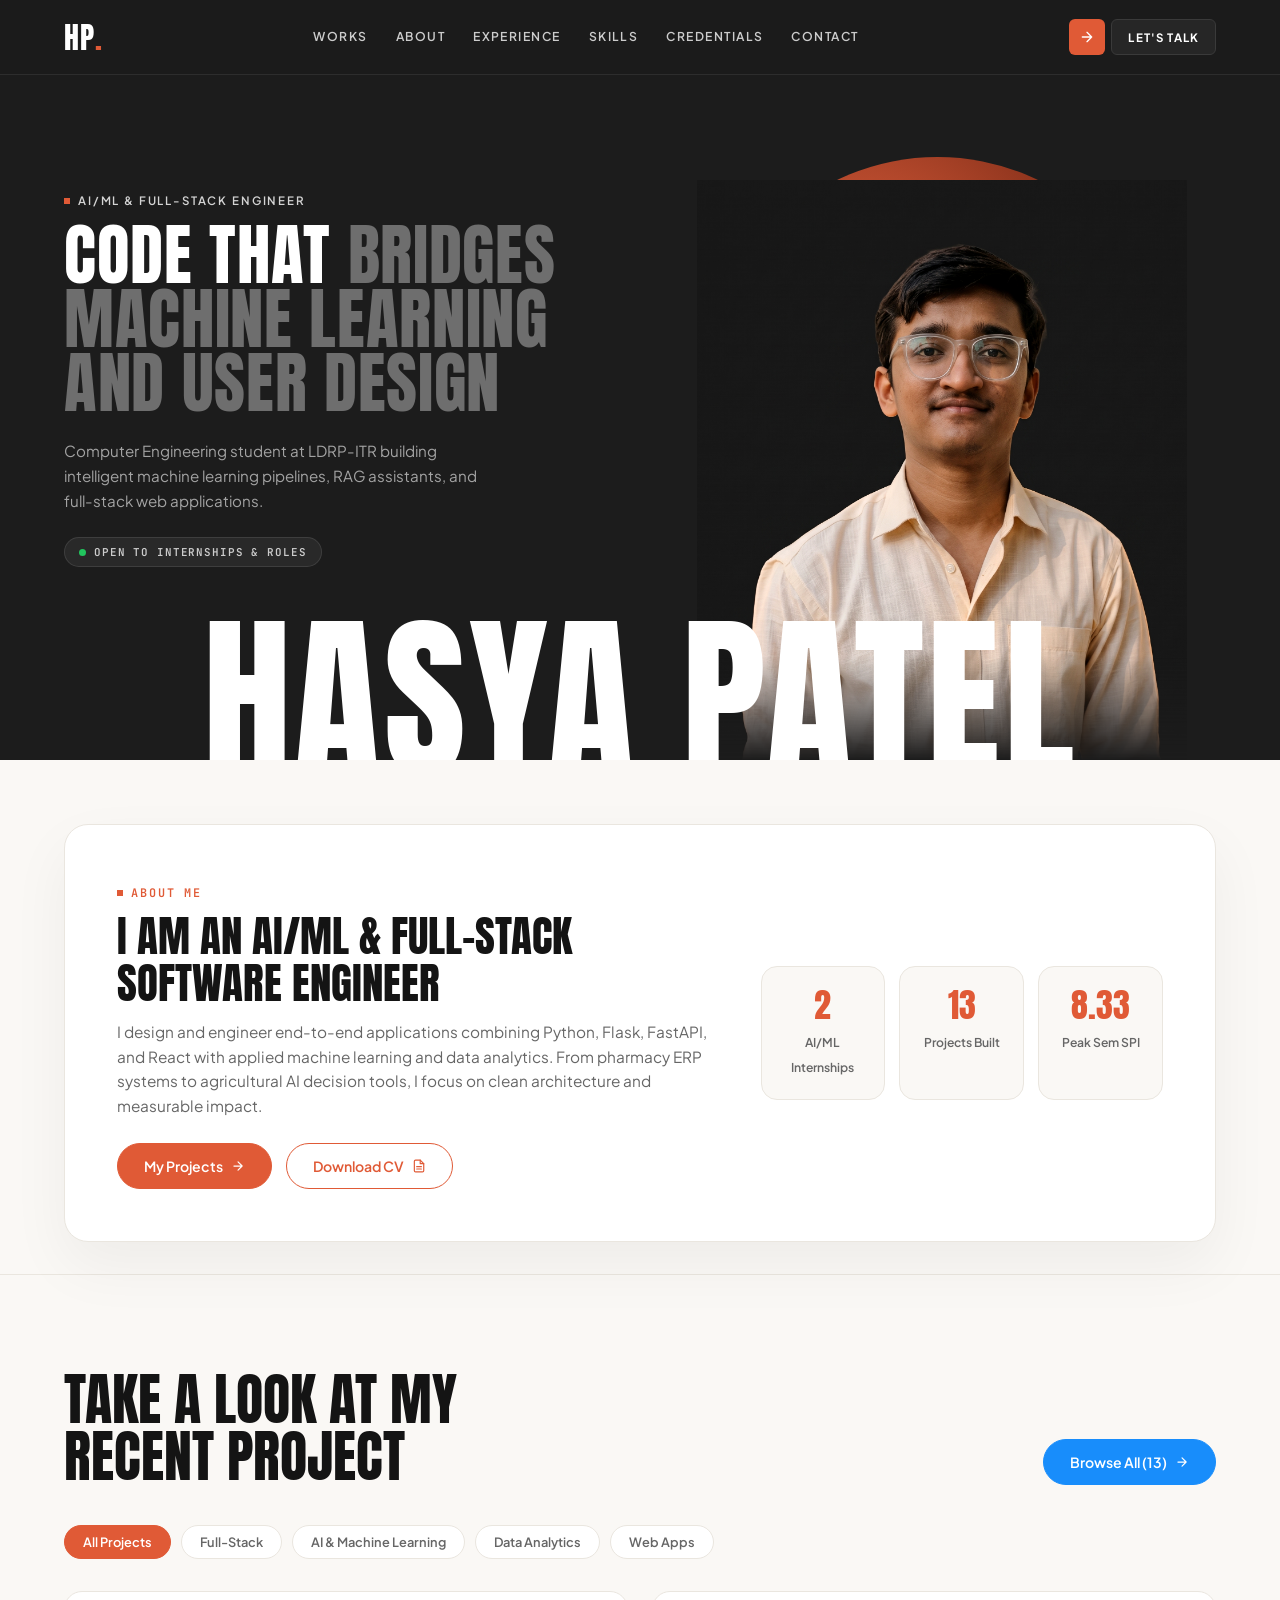
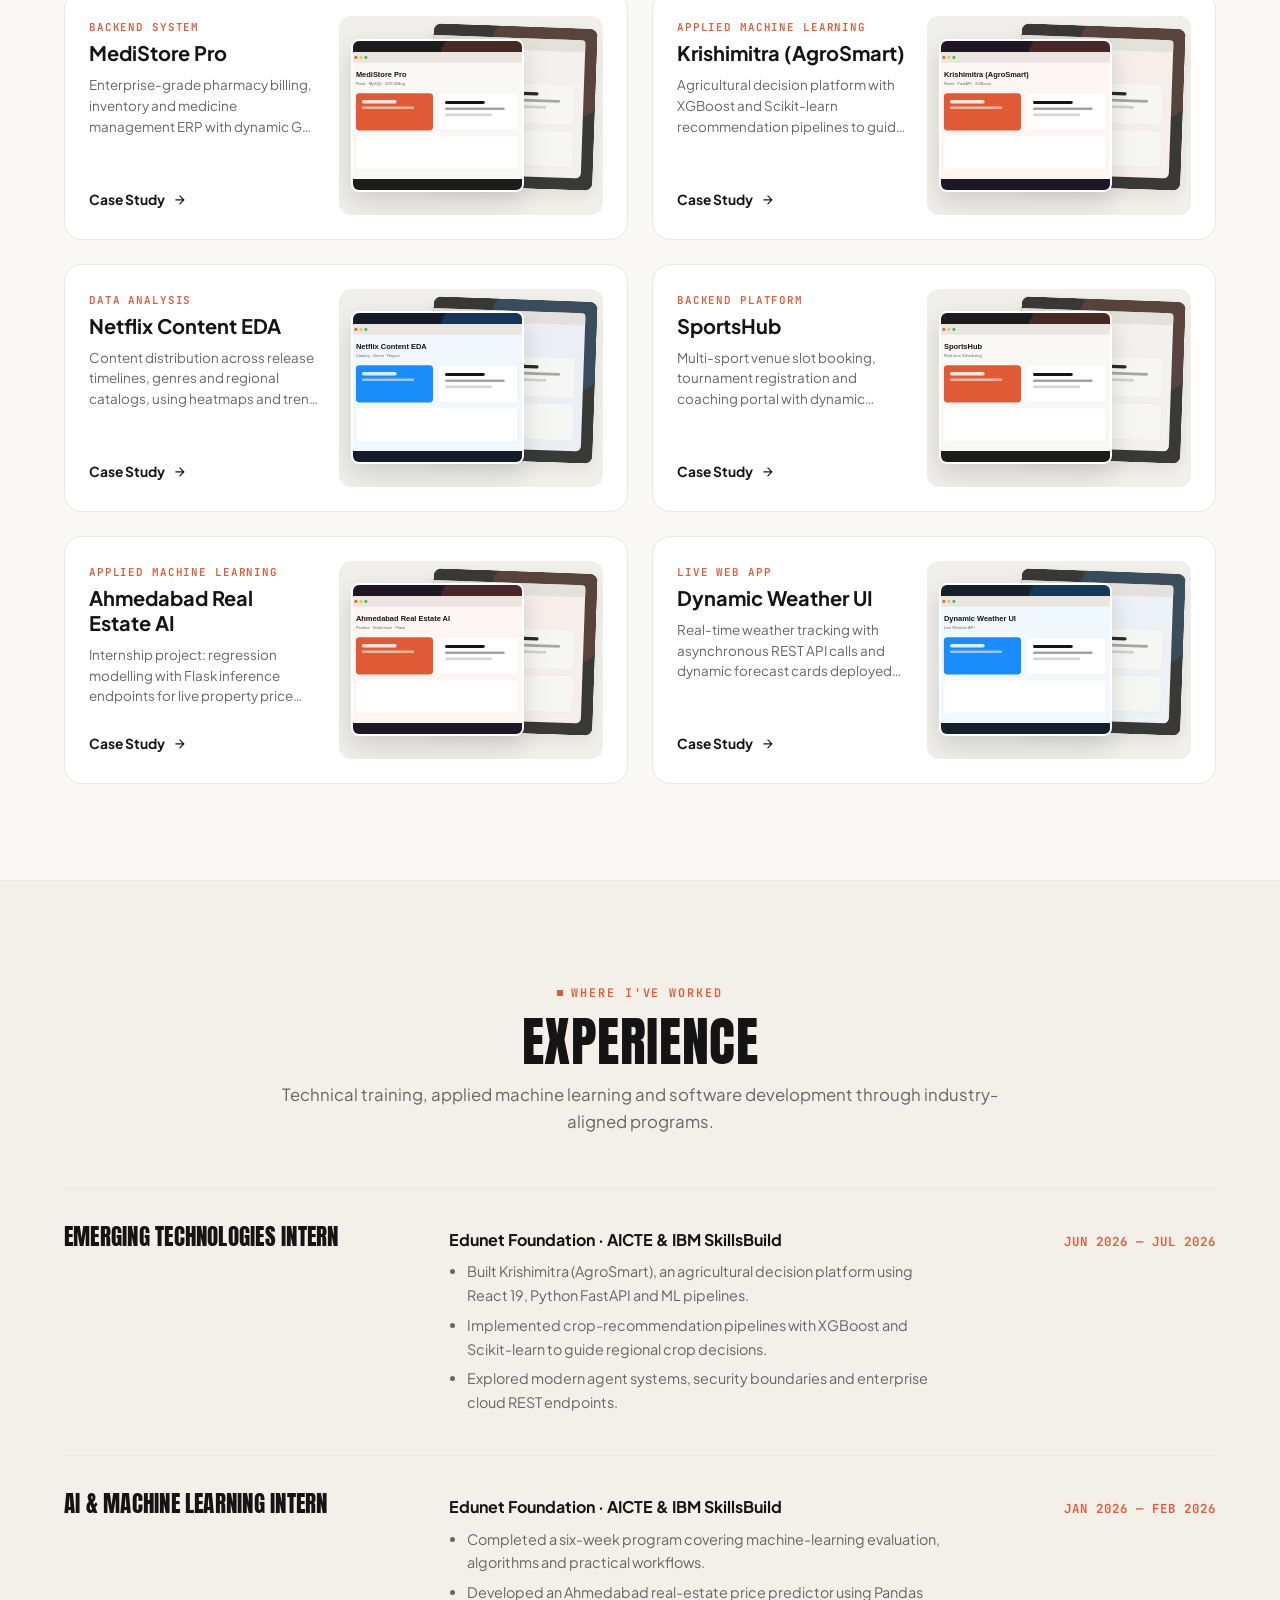
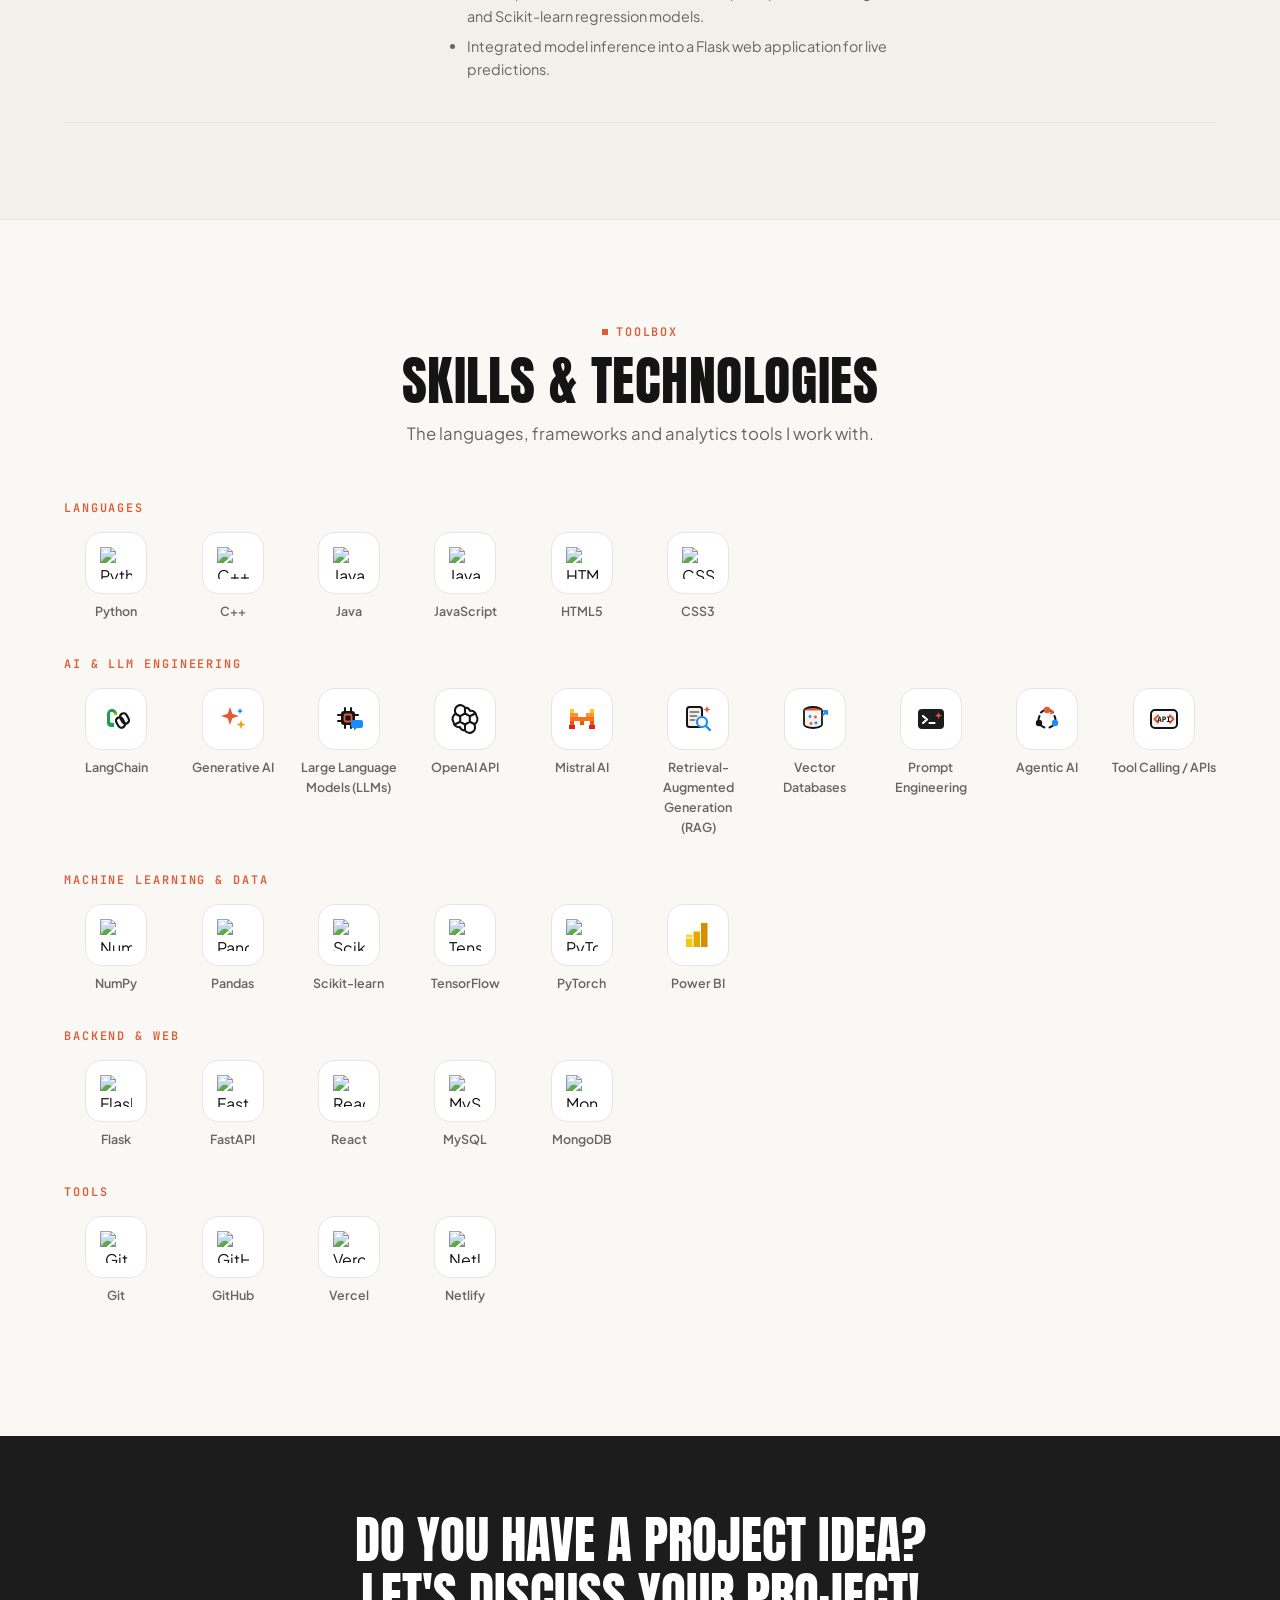
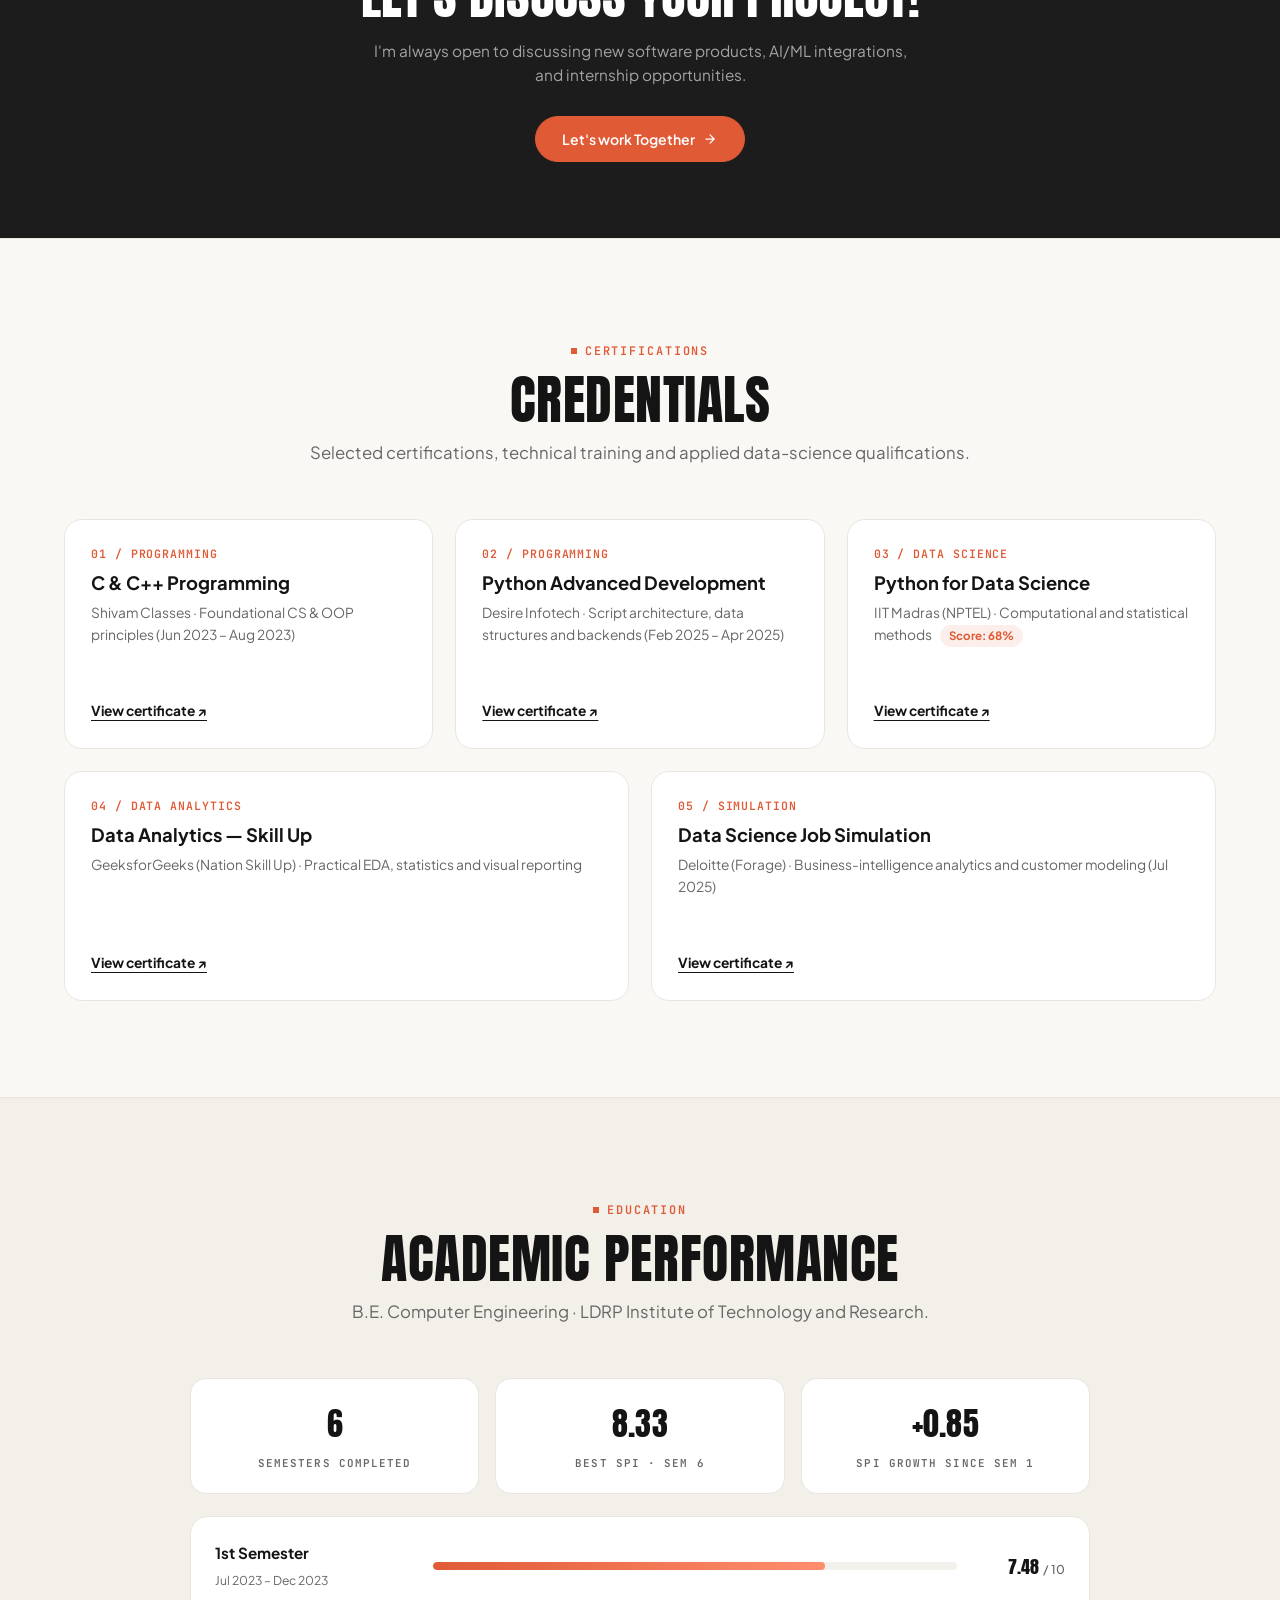
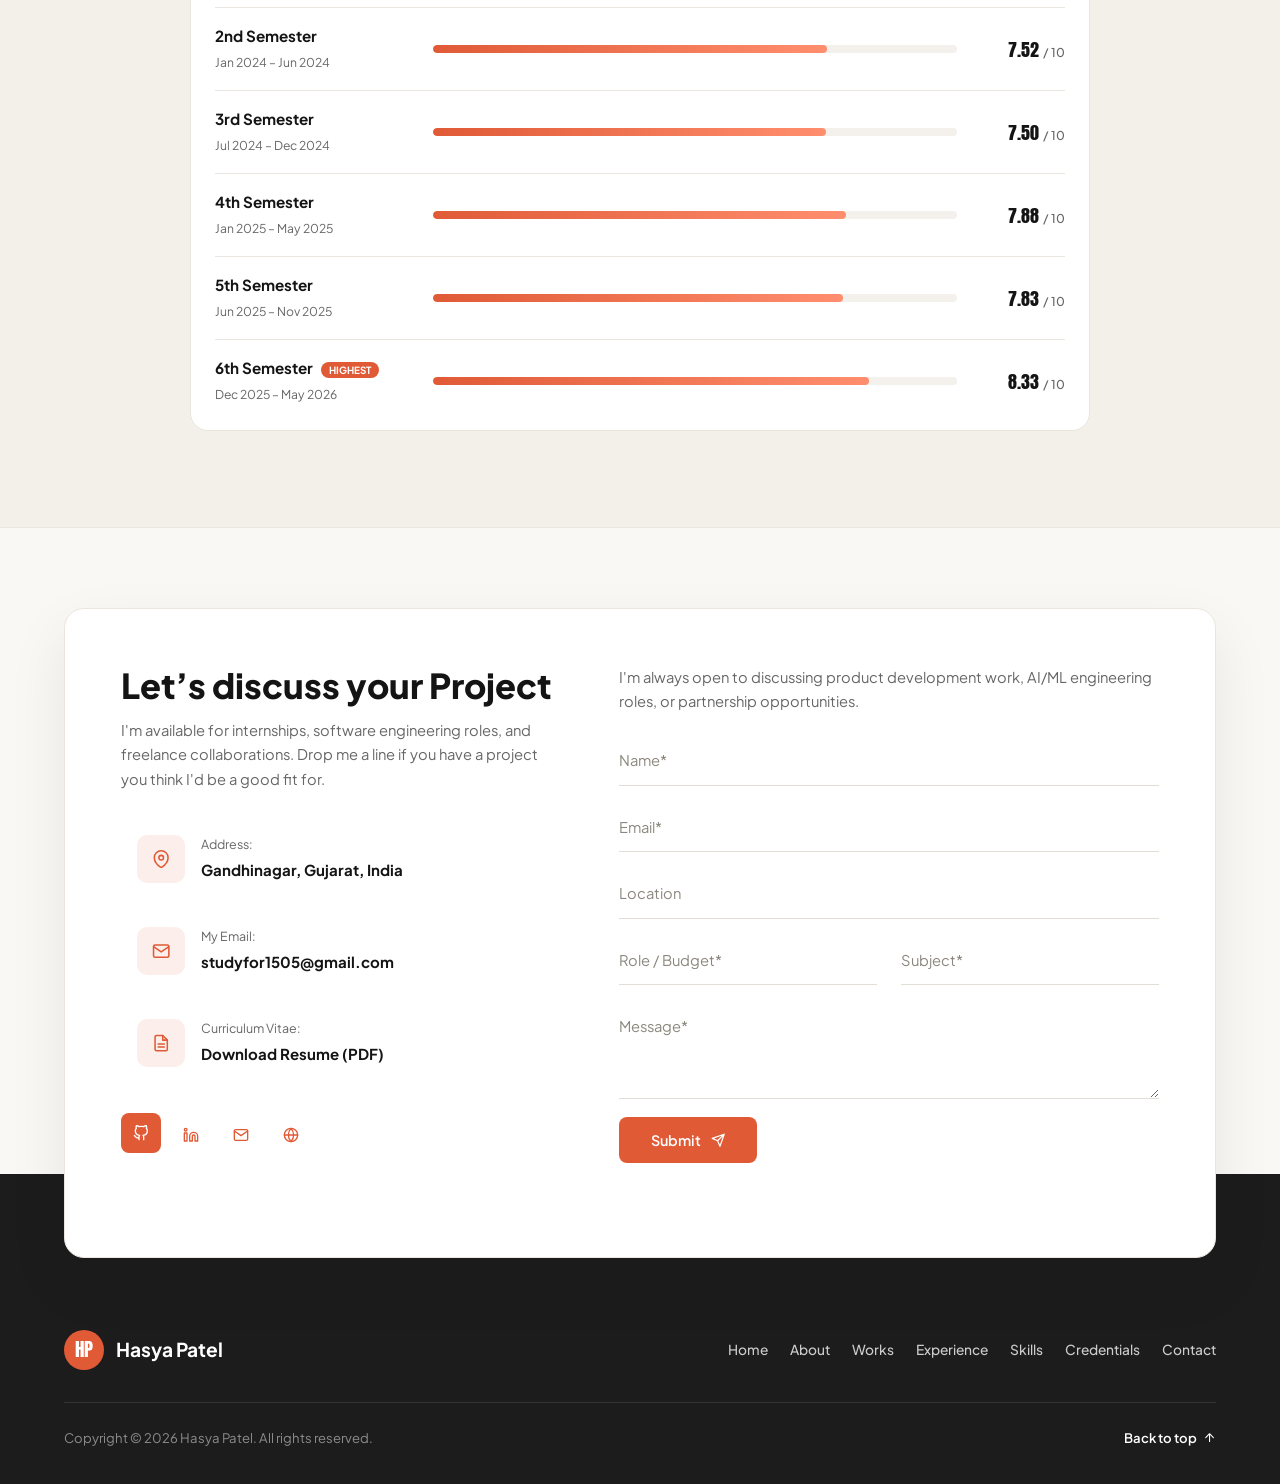
==== index.html @ ee8f7585 "Refactor hero portrait styles and mobile layout Updated styles for hero portrait and name watermark." ====
<!DOCTYPE html>
<html lang="en">
<head>
<meta charset="UTF-8">
<meta name="viewport" content="width=device-width, initial-scale=1.0, viewport-fit=cover">
<title>Hasya Patel | AI/ML &amp; Full-Stack Engineer</title>
<meta name="description" content="Hasya Patel — Computer Engineering student and AI/ML & full-stack engineer building intelligent digital products. Open to internships and entry-level roles.">
<meta name="theme-color" content="#ffffff" id="metaThemeColor">
<link rel="canonical" href="https://hasyapatel15githubio.vercel.app/">

<!-- Open Graph / WhatsApp / LinkedIn Preview -->
<meta property="og:type" content="website">
<meta property="og:site_name" content="Hasya Patel Portfolio">
<meta property="og:locale" content="en_US">
<meta property="og:url" content="https://hasyapatel15githubio.vercel.app/">
<meta property="og:title" content="Hasya Patel | AI/ML &amp; Full-Stack Engineer">
<meta property="og:description" content="Portfolio of Hasya Patel — Computer Engineering student specializing in Machine Learning, Data Science, Generative AI (RAG/LangChain), and Full-Stack Development.">
<meta property="og:image" content="https://hasyapatel15githubio.vercel.app/Glossy%20Orange%20H-A%20Monogram%20Badge.png">
<meta property="og:image:width" content="1024">
<meta property="og:image:height" content="1024">
<meta property="og:image:alt" content="Hasya Patel — AI/ML and Full-Stack Engineer Portfolio">

<!-- Twitter / X Card -->
<meta name="twitter:card" content="summary_large_image">
<meta name="twitter:url" content="https://hasyapatel15githubio.vercel.app/">
<meta name="twitter:title" content="Hasya Patel | AI/ML &amp; Full-Stack Engineer">
<meta name="twitter:description" content="Portfolio of Hasya Patel — Computer Engineering student specializing in Machine Learning, Data Science, Generative AI (RAG/LangChain), and Full-Stack Development.">
<meta name="twitter:image" content="https://hasyapatel15githubio.vercel.app/Glossy%20Orange%20H-A%20Monogram%20Badge.png">

<!-- Favicon (Pointing directly to your existing PNG badge) -->
<link rel="icon" type="image/png" sizes="32x32" href="./Glossy%20Orange%20H-A%20Monogram%20Badge.png?v=4">
<link rel="shortcut icon" type="image/png" href="./Glossy%20Orange%20H-A%20Monogram%20Badge.png?v=4">
<link rel="apple-touch-icon" href="./Glossy%20Orange%20H-A%20Monogram%20Badge.png?v=4">
<script>
document.documentElement.className = 'js';
</script>

<link rel="preconnect" href="https://fonts.googleapis.com">
<link rel="preconnect" href="https://fonts.gstatic.com" crossorigin>
<link href="https://fonts.googleapis.com/css2?family=Anton&family=Plus+Jakarta+Sans:wght@400;500;600;700;800&family=JetBrains+Mono:wght@500;600&display=swap" rel="stylesheet">

<script type="application/ld+json">
{
  "@context": "https://schema.org",
  "@type": "Person",
  "name": "Hasya Patel",
  "jobTitle": "AI/ML & Full-Stack Engineer",
  "email": "mailto:studyfor1505@gmail.com",
  "address": { "@type": "PostalAddress", "addressLocality": "Gandhinagar", "addressRegion": "Gujarat", "addressCountry": "IN" },
  "sameAs": ["https://github.com/Hasya1505", "https://www.linkedin.com/in/hasya-patel-667b5629b/"]
}
</script>

<style>
/* =========================================================
   HYBRID EDITORIAL DESIGN TOKENS
========================================================= */
:root {
  --bg-dark-hero: #1C1C1C;
  --bg-light-canvas: #FAF8F5;
  --bg-light-alt: #F3EFE9;
  --bg-card-surface: #FFFFFF;

  --accent-primary: #E05A36;
  --accent-primary-hover: #C94A28;
  --accent-primary-soft: rgba(224, 90, 54, 0.1);
  --accent-secondary: #188DFB;
  --accent-secondary-hover: #0F76D9;

  --text-primary-dark: #141414;
  --text-muted-light: #666666;
  --text-subtle: #888888;
  --text-on-dark-bright: #FFFFFF;
  --text-on-dark-muted: #6E6E6E;

  --border-subtle: #EAE6DF;
  --border-input: #E2DDD5;
  --chip-bg: #F4F1EC;

  --radius-card: 18px;
  --radius-pill: 9999px;

  --font-display: 'Anton', Impact, sans-serif;
  --font-sans: 'Plus Jakarta Sans', system-ui, -apple-system, sans-serif;
  --font-mono: 'JetBrains Mono', ui-monospace, monospace;
  --ease: cubic-bezier(0.22, 1, 0.36, 1);
}

*, *::before, *::after { margin: 0; padding: 0; box-sizing: border-box; }
html { scroll-behavior: smooth; overflow-x: hidden; }
body {
  background: var(--bg-light-canvas);
  color: var(--text-primary-dark);
  font-family: var(--font-sans);
  line-height: 1.6;
  overflow-x: hidden;
  -webkit-font-smoothing: antialiased;
}
img { max-width: 100%; display: block; }
a { color: inherit; }
:focus-visible { outline: 2px solid var(--accent-primary); outline-offset: 3px; border-radius: 6px; }
.sr-only { position: absolute; width: 1px; height: 1px; overflow: hidden; clip: rect(0 0 0 0); white-space: nowrap; }
.skip-link {
  position: fixed; top: -60px; left: 16px; z-index: 3000;
  background: var(--accent-primary); color: #FFFFFF;
  padding: 10px 16px; border-radius: 10px; font-weight: 700; text-decoration: none;
  transition: top .2s;
}
.skip-link:focus { top: 12px; }
.container { width: 100%; max-width: 1200px; margin: 0 auto; padding: 0 24px; }
.ic { width: 1em; height: 1em; fill: none; stroke: currentColor; stroke-width: 2; stroke-linecap: round; stroke-linejoin: round; flex-shrink: 0; }

/* Consistent Section Headers */
.section-head { text-align: center; max-width: 720px; margin: 0 auto 52px; }
.section-head h2 {
  font-family: var(--font-display);
  font-size: clamp(2.2rem, 5vw, 3.4rem);
  font-weight: 400;
  letter-spacing: 0.01em;
  text-transform: uppercase;
  line-height: 1.05;
  color: var(--text-primary-dark);
  margin-bottom: 12px;
}
.section-head p { color: var(--text-muted-light); font-size: clamp(.95rem, 1.6vw, 1.05rem); }
.eyebrow {
  display: inline-flex; align-items: center; gap: 8px;
  font: 600 .74rem var(--font-mono); letter-spacing: .16em;
  text-transform: uppercase; color: var(--accent-primary); margin-bottom: 12px;
}
.eyebrow::before {
  content: ''; width: 6px; height: 6px; background: var(--accent-primary); display: inline-block;
}
section.content-sec { padding: 96px 0; border-top: 1px solid var(--border-subtle); background: var(--bg-light-canvas); }
section.content-sec.alt { background: var(--bg-light-alt); }

/* Buttons */
.btn {
  display: inline-flex; align-items: center; justify-content: center; gap: 8px;
  padding: 13px 26px; border-radius: var(--radius-pill);
  font: 600 .88rem var(--font-sans); text-decoration: none; cursor: pointer;
  border: 1.5px solid transparent;
  transition: transform .25s var(--ease), background .25s, color .25s, border-color .25s, box-shadow .25s;
  touch-action: manipulation;
}
.btn-primary { background: var(--accent-primary); color: #FFFFFF; border-color: var(--accent-primary); }
.btn-primary:hover {
  background: var(--accent-primary-hover); border-color: var(--accent-primary-hover);
  transform: translateY(-2px); box-shadow: 0 12px 26px rgba(224, 90, 54, 0.25);
}
.btn-outline-accent { background: transparent; color: var(--accent-primary); border-color: var(--accent-primary); }
.btn-outline-accent:hover { background: var(--accent-primary); color: #FFFFFF; transform: translateY(-2px); }
.btn-cobalt { background: var(--accent-secondary); color: #FFFFFF; border-color: var(--accent-secondary); }
.btn-cobalt:hover {
  background: var(--accent-secondary-hover); border-color: var(--accent-secondary-hover);
  transform: translateY(-2px); box-shadow: 0 10px 24px rgba(24, 141, 251, 0.25);
}
.btn:disabled { opacity: .6; cursor: wait; transform: none; }

/* Scroll reveal */
.js .reveal { opacity: 0; transform: translateY(24px); transition: opacity .6s var(--ease), transform .6s var(--ease); }
.js .reveal.in-view { opacity: 1; transform: none; }

/* =========================================================
   PRELOADER
========================================================= */
.loader {
  position: fixed; inset: 0; z-index: 99999;
  display: flex; flex-direction: column; align-items: center; justify-content: center; gap: 22px;
  background: #1C1C1C; color: #FFFFFF; font-family: var(--font-mono);
  transition: opacity .5s ease, visibility .5s;
}
.loader.exit { opacity: 0; visibility: hidden; pointer-events: none; }
.loader svg { width: min(80vw, 460px); height: auto; overflow: visible; }
.loader-base, .loader-fill { font-family: 'Anton', Impact, sans-serif; font-weight: 400; font-size: 170px; letter-spacing: 6px; }
.loader-base { fill: transparent; stroke: rgba(255, 255, 255, .35); stroke-width: 2px; }
.loader-fill { fill: url(#lg); }
.loader-meta { display: flex; gap: 18px; align-items: center; font-size: .72rem; letter-spacing: .18em; color: rgba(255, 255, 255, .65); }
.loader-meta b { color: var(--accent-primary); font-weight: 600; min-width: 64px; text-align: right; }
.loader-bar { position: absolute; left: 0; bottom: 0; height: 2px; width: 0; background: linear-gradient(90deg, var(--accent-primary), #FF8E6E); }
noscript .loader { display: none; }

/* =========================================================
   HEADER (DARK EDITORIAL BAR)
========================================================= */
header {
  position: fixed; top: 0; left: 0; right: 0; z-index: 1000;
  background: rgba(28, 28, 28, 0.92);
  backdrop-filter: blur(14px); -webkit-backdrop-filter: blur(14px);
  border-bottom: 1px solid rgba(255, 255, 255, 0.08);
}
.nav-inner { display: flex; align-items: center; justify-content: space-between; height: 74px; }
.brand-logo {
  text-decoration: none; font: 400 1.85rem var(--font-display);
  letter-spacing: 0.03em; color: #FFFFFF; display: inline-flex; align-items: baseline;
}
.brand-logo span { color: var(--accent-primary); }
.nav-links { display: flex; gap: 28px; }
.nav-links a {
  text-decoration: none; color: #CCCCCC; font-size: .76rem; font-weight: 600;
  letter-spacing: 0.12em; text-transform: uppercase; padding: 4px 0; position: relative;
  transition: color .2s;
}
.nav-links a:hover, .nav-links a.active { color: #FFFFFF; }
.nav-links a.active::after {
  content: ''; position: absolute; left: 0; right: 0; bottom: -4px; height: 2px;
  background: var(--accent-primary); border-radius: 2px;
}
.nav-actions { display: flex; align-items: center; gap: 12px; }

/* Split Pill "LET'S TALK" CTA from Image 1 */
.split-cta {
  display: inline-flex; align-items: center; gap: 6px; text-decoration: none;
  transition: transform .25s var(--ease);
}
.split-cta:hover { transform: translateY(-2px); }
.split-cta-icon {
  width: 36px; height: 36px; border-radius: 6px;
  background: var(--accent-primary); color: #FFFFFF;
  display: inline-flex; align-items: center; justify-content: center;
  transition: background .2s;
}
.split-cta:hover .split-cta-icon { background: var(--accent-primary-hover); }
.split-cta-text {
  height: 36px; padding: 0 16px; border-radius: 6px;
  background: #262626; border: 1px solid #3A3A3A; color: #FFFFFF;
  font: 700 .72rem var(--font-sans); letter-spacing: 0.1em; text-transform: uppercase;
  display: inline-flex; align-items: center;
}

.icon-btn {
  width: 38px; height: 38px; border-radius: 8px;
  background: #262626; border: 1px solid #3A3A3A; color: #FFFFFF;
  display: inline-flex; align-items: center; justify-content: center; cursor: pointer;
}
.hamburger { display: none; }
.drawer {
  position: fixed; top: 0; right: -100%; width: min(85vw, 320px); height: 100dvh;
  background: #1C1C1C; color: #FFFFFF; z-index: 1005; padding: 80px 24px 24px;
  display: flex; flex-direction: column; gap: 6px;
  box-shadow: -10px 0 35px rgba(0, 0, 0, .45);
  transition: right .35s var(--ease), visibility .35s; visibility: hidden; overflow-y: auto;
}
.drawer.active { right: 0; visibility: visible; }
.drawer a {
  text-decoration: none; font-weight: 600; font-size: .95rem; letter-spacing: 0.08em;
  text-transform: uppercase; padding: 14px 0; border-bottom: 1px solid rgba(255, 255, 255, 0.1);
}
.drawer .drawer-close { position: absolute; top: 16px; right: 16px; }
.backdrop {
  position: fixed; inset: 0; background: rgba(0, 0, 0, .65); backdrop-filter: blur(4px);
  z-index: 1004; opacity: 0; visibility: hidden; transition: .3s;
}
.backdrop.active { opacity: 1; visibility: visible; }

/* =========================================================
   SECTION A: DARK EDITORIAL HERO (IMAGE 1 SPEC)
========================================================= */
.hero-editorial {
  position: relative;
  background: var(--bg-dark-hero);
  color: #FFFFFF;
  padding: 132px 0 0;
  min-height: 760px;
  display: flex;
  flex-direction: column;
  justify-content: space-between;
  overflow: hidden;
}
.hero-stage {
  position: relative;
  width: 100%;
  max-width: 1200px;
  margin: 0 auto;
  padding: 0 24px;
  flex: 1;
  display: grid;
  grid-template-columns: 1.05fr 0.95fr;
  align-items: center;
  min-height: 620px;
}

/* =========================================================
   RESPONSIVE BREAKPOINTS (TABLET & MOBILE HERO + SECTIONS)
========================================================= */
/* Layer 1: Circular Radial Terracotta Glow Behind Portrait */
.hero-orb {
  position: absolute;
  right: 6%;
  top: 4%;
  width: clamp(340px, 36vw, 480px);
  height: clamp(340px, 36vw, 480px);
  border-radius: 50%;
  background: radial-gradient(circle at 32% 32%, #E86440 0%, #8C331C 52%, rgba(28, 28, 28, 0) 78%);
  pointer-events: none;
  z-index: 1;
}

/* Layer 2: Left Editorial Copy */
.hero-left-copy {
  position: relative;
  z-index: 4;
  padding-bottom: 140px;
}
.hero-eyebrow {
  display: inline-flex;
  align-items: center;
  gap: 8px;
  font: 600 .72rem var(--font-sans);
  letter-spacing: 0.16em;
  text-transform: uppercase;
  color: #D4D4D4;
  margin-bottom: 16px;
}
.hero-eyebrow::before {
  content: '';
  width: 6px;
  height: 6px;
  background: var(--accent-primary);
  display: inline-block;
}
.hero-display-headline {
  font-family: var(--font-display);
  font-size: clamp(2.8rem, 5.2vw, 4.7rem);
  font-weight: 400;
  line-height: 0.96;
  letter-spacing: 0.01em;
  text-transform: uppercase;
  margin-bottom: 22px;
}
.hero-display-headline .bright { color: #FFFFFF; }
.hero-display-headline .muted { color: #6E6E6E; }

.hero-sub-bio {
  color: #A3A3A3;
  font-size: .95rem;
  max-width: 430px;
  line-height: 1.65;
  margin-bottom: 24px;
}
.hero-quick-links {
  display: flex;
  align-items: center;
  gap: 14px;
  flex-wrap: wrap;
}
.hero-status-pill {
  display: inline-flex; align-items: center; gap: 8px;
  font: 600 .68rem var(--font-mono); letter-spacing: .08em; color: #CCCCCC;
  background: rgba(255,255,255,0.06); border: 1px solid rgba(255,255,255,0.1);
  padding: 7px 14px; border-radius: var(--radius-pill);
}
.hero-status-pill i { width: 7px; height: 7px; border-radius: 50%; background: #22c55e; }

/* Layer 3: Foreground Portrait (Blended over Orb, Below Name Watermark) */
.hero-portrait-wrap {
  position: relative;
  z-index: 2;
  align-self: end;
  display: flex;
  justify-content: center;
  align-items: flex-end;
  height: 100%;
}
.hero-portrait-img {
  width: min(100%, 490px);
  height: 580px;
  object-fit: cover;
  object-position: center 14%;
  border-radius: 0;
  /* Blends the #1C1C1C image background into the hero so the terracotta orb shows through */
  mix-blend-mode: lighten;
  filter: contrast(1.05);
  -webkit-mask-image: linear-gradient(to bottom, #000 82%, transparent 100%);
  mask-image: linear-gradient(to bottom, #000 82%, transparent 100%);
}

/* Layer 4: Floating Circular "HIRE ME NOW" Badge (Overlaps Torso & Watermark) */
.hire-circle-badge {
  position: absolute;
  left: 12px;
  bottom: 112px;
  z-index: 5;
  width: 110px;
  height: 110px;
  border-radius: 50%;
  background: var(--accent-primary);
  color: #FFFFFF;
  text-decoration: none;
  display: flex;
  align-items: center;
  justify-content: center;
  text-align: center;
  padding: 12px;
  font: 700 .72rem var(--font-sans);
  letter-spacing: 0.1em;
  text-transform: uppercase;
  box-shadow: 0 16px 36px rgba(224, 90, 54, 0.45);
  transition: transform .3s var(--ease), background .25s;
}
.hire-circle-badge:hover {
  transform: scale(1.07);
  background: var(--accent-primary-hover);
}

/* Layer 5: Full-Bleed Bottom Baseline Name Watermark (Overlaps Lower Torso) */
.hero-name-watermark {
  position: absolute;
  left: 0;
  right: 0;
  bottom: -12px;
  z-index: 3;
  text-align: center;
  font-family: var(--font-display);
  font-size: clamp(4.5rem, 13.8vw, 12.6rem);
  font-weight: 400;
  line-height: 0.84;
  letter-spacing: 0.02em;
  text-transform: uppercase;
  color: #FFFFFF;
  white-space: nowrap;
  pointer-events: none;
  user-select: none;
}  
  @media (max-width: 768px) {
  .nav-links, .split-cta { display: none; }
  .hamburger { display: inline-flex; }
  .hero-editorial { padding-top: 96px; min-height: auto; }
  .hero-stage { grid-template-columns: 1fr; min-height: auto; text-align: left; }
  
  /* Disable background circle & any animation on mobile */
  .hero-orb {
    display: none !important;
    animation: none !important;
  }

  .hero-left-copy { padding-bottom: 16px; }
  .hero-portrait-wrap { margin-top: 8px; }
  .hero-portrait-img {
    height: 410px;
    width: 100%;
    max-width: 380px;
    object-fit: cover;
    object-position: center 12%;
  }
  .hire-circle-badge { width: 88px; height: 88px; font-size: .64rem; left: 16px; bottom: 56px; }
  .hero-name-watermark { font-size: clamp(3.4rem, 15vw, 5.5rem); bottom: -4px; }
  
  /* ...keep the rest of your existing 768px rules unchanged... */
}
/* =========================================================
   ABOUT OVERLAP CARD (PICTO HARMONIZATION)
========================================================= */
.about-overlap-wrap {
  position: relative;
  z-index: 10;
  margin-top: 0;
  padding: 64px 0 32px;
  background: var(--bg-light-canvas);
}
.about-card {
  background: var(--bg-card-surface);
  border: 1px solid var(--border-subtle);
  border-radius: 24px;
  padding: clamp(28px, 4.5vw, 52px);
  box-shadow: 0 24px 60px rgba(20, 20, 20, 0.05);
  display: grid;
  grid-template-columns: 1.2fr 0.8fr;
  gap: 40px;
  align-items: center;
}
.about-card h2 {
  font-family: var(--font-display);
  font-size: clamp(1.9rem, 3.6vw, 2.7rem);
  font-weight: 400;
  text-transform: uppercase;
  line-height: 1.08;
  margin-bottom: 14px;
}
.about-card p { color: var(--text-muted-light); font-size: .96rem; margin-bottom: 24px; }
.about-actions { display: flex; flex-wrap: wrap; gap: 14px; }
.about-metrics {
  display: grid; grid-template-columns: repeat(3, 1fr); gap: 14px;
}
.metric-box {
  background: var(--bg-light-canvas); border: 1px solid var(--border-subtle);
  border-radius: 16px; padding: 20px 14px; text-align: center;
}
.metric-box strong {
  display: block; font-family: var(--font-display); font-size: 2.1rem;
  font-weight: 400; color: var(--accent-primary); line-height: 1.1; margin-bottom: 4px;
}
.metric-box span { font-size: .76rem; font-weight: 600; color: var(--text-muted-light); }

/* =========================================================
   SECTION B: "TAKE A LOOK AT MY RECENT PROJECT" (IMAGE 2 SPEC)
========================================================= */
.projects-editorial {
  padding: 96px 0;
  background: var(--bg-light-canvas);
  border-top: 1px solid var(--border-subtle);
}
.projects-header-row {
  display: flex;
  justify-content: space-between;
  align-items: flex-end;
  gap: 24px;
  margin-bottom: 40px;
  flex-wrap: wrap;
}
.projects-header-row h2 {
  font-family: var(--font-display);
  font-size: clamp(2.3rem, 4.4vw, 3.6rem);
  font-weight: 400;
  line-height: 1.02;
  text-transform: uppercase;
  color: var(--text-primary-dark);
}

/* Filter Chips */
.filters { display: flex; flex-wrap: wrap; gap: 10px; margin-bottom: 32px; }
.chip {
  font: 600 .8rem var(--font-sans); padding: 8px 18px; border-radius: var(--radius-pill);
  border: 1px solid var(--border-subtle); background: #FFFFFF;
  color: var(--text-muted-light); cursor: pointer; transition: .2s;
}
.chip:hover { border-color: var(--accent-primary); color: var(--accent-primary); }
.chip[aria-pressed="true"] {
  background: var(--accent-primary); color: #FFFFFF; border-color: var(--accent-primary);
}

/* 2-Column Horizontal Split-Card Grid (Image 2 Layout) */
.split-project-grid {
  display: grid;
  grid-template-columns: repeat(2, 1fr);
  gap: 24px;
}
.split-project-card {
  background: var(--bg-card-surface);
  border: 1px solid var(--border-subtle);
  border-radius: var(--radius-card);
  padding: 24px;
  display: grid;
  grid-template-columns: 1fr 1.15fr;
  align-items: center;
  gap: 20px;
  transition: transform .3s var(--ease), box-shadow .3s var(--ease), border-color .3s;
}
.split-project-card:hover {
  transform: translateY(-4px);
  box-shadow: 0 18px 40px rgba(20, 20, 20, 0.07);
  border-color: #D8D1C7;
}
.split-card-info {
  display: flex;
  flex-direction: column;
  justify-content: space-between;
  height: 100%;
  padding: 4px 0;
}
.split-card-cat {
  font: 600 .68rem var(--font-mono);
  text-transform: uppercase;
  letter-spacing: 0.08em;
  color: var(--accent-primary);
  margin-bottom: 6px;
}
.split-card-info h3 {
  font-size: 1.25rem;
  font-weight: 700;
  color: var(--text-primary-dark);
  line-height: 1.25;
  margin-bottom: 10px;
}
.split-card-info p {
  font-size: .84rem;
  color: var(--text-muted-light);
  line-height: 1.55;
  margin-bottom: 18px;
  display: -webkit-box;
  -webkit-line-clamp: 3;
  -webkit-box-orient: vertical;
  overflow: hidden;
}
.case-study-link {
  all: unset;
  cursor: pointer;
  display: inline-flex;
  align-items: center;
  gap: 8px;
  font-size: .86rem;
  font-weight: 700;
  color: var(--text-primary-dark);
  margin-top: auto;
  transition: color .2s;
}
.case-study-link svg { transition: transform .25s var(--ease); }
.split-project-card:hover .case-study-link { color: var(--accent-primary); }
.split-project-card:hover .case-study-link svg { transform: translateX(4px); }

/* Right Column: Layered Dual-Screen Mockup Frame */
.layered-mockup-stage {
  position: relative;
  aspect-ratio: 4 / 3;
  border-radius: 12px;
  background: #F1EFEA;
  overflow: hidden;
  padding: 12px;
  display: flex;
  align-items: center;
}
.mockup-back {
  position: absolute;
  right: 8px;
  top: 10px;
  width: 62%;
  height: 82%;
  border-radius: 8px;
  object-fit: cover;
  object-position: right center;
  filter: saturate(.85) brightness(.97);
  box-shadow: 0 6px 18px rgba(0, 0, 0, 0.08);
  opacity: 0.9;
  transform: rotate(2deg);
  transition: transform .35s var(--ease);
}
.mockup-front {
  position: relative;
  z-index: 2;
  width: 72%;
  height: 88%;
  border-radius: 8px;
  object-fit: cover;
  box-shadow: 0 10px 26px rgba(0, 0, 0, 0.14);
  border: 2px solid #FFFFFF;
  transition: transform .35s var(--ease);
}
.split-project-card:hover .mockup-front { transform: translateY(-3px) scale(1.02); }
.split-project-card:hover .mockup-back { transform: rotate(4deg) translateX(3px); }

/* =========================================================
   EXPERIENCE & WORK PROCESS
========================================================= */
.exp-stack { border-top: 1px solid var(--border-subtle); }
.exp-row {
  display: grid; grid-template-columns: 1.2fr 1.7fr .8fr;
  gap: 32px; padding: 34px 0; border-bottom: 1px solid var(--border-subtle); align-items: baseline;
}
.exp-role {
  font: 400 1.45rem var(--font-display); text-transform: uppercase;
  letter-spacing: 0.01em; line-height: 1.2; color: var(--text-primary-dark);
}
.exp-org { font-weight: 700; font-size: 1rem; margin-bottom: 8px; color: var(--text-primary-dark); }
.exp-list { padding-left: 18px; color: var(--text-muted-light); font-size: .9rem; line-height: 1.65; }
.exp-list li { margin-bottom: 6px; }
.exp-date {
  font: 600 .78rem var(--font-mono); letter-spacing: .08em;
  text-transform: uppercase; text-align: right; color: var(--accent-primary);
}

/* =========================================================
   SKILLS
========================================================= */
.skill-group { margin-bottom: 34px; }
.skill-group h3 {
  font: 600 .74rem var(--font-mono); letter-spacing: .16em;
  text-transform: uppercase; color: var(--accent-primary); margin-bottom: 16px;
}
.skill-grid { display: grid; grid-template-columns: repeat(auto-fill, minmax(96px, 1fr)); gap: 18px 12px; }
.skill-node { display: flex; flex-direction: column; align-items: center; gap: 8px; text-align: center; transition: transform .3s var(--ease); }
.skill-node.in-view:hover { transform: translateY(-4px); }
.skill-icon {
  width: 62px; height: 62px; border-radius: 16px;
  background: #FFFFFF; border: 1px solid var(--border-subtle);
  display: flex; align-items: center; justify-content: center; transition: border-color .2s, box-shadow .2s;
}
.skill-node:hover .skill-icon { border-color: var(--accent-primary); box-shadow: 0 8px 20px rgba(224, 90, 54, 0.12); }
.skill-icon img { width: 32px; height: 32px; object-fit: contain; }
.skill-node span { font-size: .78rem; font-weight: 600; color: var(--text-muted-light); }

/* =========================================================
   MID-PAGE DARK CTA BANNER (PICTO SECTION HARMONIZATION)
========================================================= */
.mid-cta-banner {
  background: var(--bg-dark-hero);
  color: #FFFFFF;
  padding: 76px 24px;
  text-align: center;
}
.mid-cta-banner h2 {
  font-family: var(--font-display);
  font-size: clamp(2rem, 4.2vw, 3.2rem);
  font-weight: 400;
  text-transform: uppercase;
  line-height: 1.1;
  max-width: 680px;
  margin: 0 auto 14px;
}
.mid-cta-banner p {
  color: #A3A3A3;
  max-width: 540px;
  margin: 0 auto 28px;
  font-size: .96rem;
}

/* =========================================================
   CREDENTIALS & ACADEMICS
========================================================= */
.cred-grid { display: grid; grid-template-columns: repeat(6, 1fr); gap: 22px; }
.cred-card {
  grid-column: span 2; background: #FFFFFF; border: 1px solid var(--border-subtle);
  border-radius: var(--radius-card); padding: 26px;
  display: flex; flex-direction: column; justify-content: space-between; gap: 18px; min-height: 230px;
  transition: transform .3s var(--ease), box-shadow .3s, border-color .3s;
}
.cred-card:nth-child(n+4) { grid-column: span 3; }
.cred-card:hover { transform: translateY(-4px); border-color: var(--accent-primary); box-shadow: 0 16px 36px rgba(20, 20, 20, 0.06); }
.cred-tag { font: 600 .72rem var(--font-mono); letter-spacing: .08em; color: var(--accent-primary); text-transform: uppercase; margin-bottom: 10px; }
.cred-title { font-size: 1.15rem; font-weight: 700; line-height: 1.25; margin-bottom: 8px; }
.cred-issuer { font-size: .86rem; color: var(--text-muted-light); }
.score { display: inline-block; font-size: .72rem; font-weight: 700; background: var(--accent-primary-soft); color: var(--accent-primary); padding: 2px 9px; border-radius: 99px; margin-left: 6px; }
.cred-link { align-self: flex-start; font-size: .86rem; font-weight: 700; text-decoration: underline; text-underline-offset: 4px; color: var(--text-primary-dark); transition: color .2s; }
.cred-link:hover { color: var(--accent-primary); }

.acad-stats { display: grid; grid-template-columns: repeat(3, 1fr); gap: 16px; max-width: 900px; margin: 0 auto 22px; }
.stat-tile { background: #FFFFFF; border: 1px solid var(--border-subtle); border-radius: 16px; padding: 20px; text-align: center; }
.stat-tile strong { display: block; font: 400 2rem var(--font-display); letter-spacing: 0.01em; color: var(--text-primary-dark); }
.stat-tile small { font: 600 .68rem var(--font-mono); letter-spacing: .1em; text-transform: uppercase; color: var(--text-muted-light); }
.acad-box { max-width: 900px; margin: 0 auto; background: #FFFFFF; border: 1px solid var(--border-subtle); border-radius: var(--radius-card); padding: 8px 24px; }
.acad-row { display: grid; grid-template-columns: 200px 1fr 90px; gap: 18px; align-items: center; padding: 16px 0; border-bottom: 1px solid var(--border-subtle); }
.acad-row:last-child { border-bottom: 0; }
.acad-sem strong { display: block; font-size: .95rem; }
.acad-sem small { color: var(--text-muted-light); font-size: .76rem; }
.bar { height: 8px; border-radius: 99px; background: var(--chip-bg); overflow: hidden; }
.bar i { display: block; height: 100%; border-radius: 99px; background: linear-gradient(90deg, var(--accent-primary), #FF8E6E); }
.acad-val { text-align: right; font: 400 1.15rem var(--font-display); }
.acad-val small { color: var(--text-muted-light); font-family: var(--font-sans); font-weight: 500; font-size: .76rem; }
.acad-row.best .acad-sem strong::after {
  content: 'Highest'; margin-left: 8px; font: 700 .62rem var(--font-sans);
  text-transform: uppercase; background: var(--accent-primary); color: #FFFFFF;
  padding: 2px 8px; border-radius: 99px; vertical-align: middle;
}

/* =========================================================
   SECTION C: "LET'S DISCUSS YOUR PROJECT" (PICTO OVERLAP CARD)
========================================================= */
.contact-wrapper-section {
  padding: 80px 0 0;
  background: var(--bg-light-canvas);
  border-top: 1px solid var(--border-subtle);
}
.discuss-project-card {
  position: relative;
  z-index: 15;
  max-width: 1152px;
  margin: 0 auto -84px auto;
  background: var(--bg-card-surface);
  border: 1px solid var(--border-subtle);
  border-radius: 20px;
  padding: clamp(28px, 5vw, 56px);
  box-shadow: 0 24px 60px rgba(20, 20, 20, 0.08);
  display: grid;
  grid-template-columns: 0.9fr 1.1fr;
  gap: 56px;
}

/* Left Column: Info Rows + Socials */
.discuss-left h2 {
  font-size: clamp(1.75rem, 3vw, 2.15rem);
  font-weight: 800;
  color: var(--text-primary-dark);
  line-height: 1.2;
  margin-bottom: 12px;
}
.discuss-left > p {
  font-size: .92rem;
  color: var(--text-muted-light);
  line-height: 1.65;
  margin-bottom: 28px;
}
.info-stack {
  display: flex;
  flex-direction: column;
  gap: 12px;
  margin-bottom: 32px;
}
.picto-info-item {
  display: flex;
  align-items: center;
  gap: 16px;
  padding: 16px;
  border-radius: 12px;
  text-decoration: none;
  background: transparent;
  transition: background .25s var(--ease), box-shadow .25s var(--ease), transform .25s var(--ease);
}
.picto-info-item:hover {
  background: #FFFFFF;
  box-shadow: 0 12px 28px rgba(20, 20, 20, 0.07);
  transform: translateY(-2px);
}
.picto-icon-box {
  width: 48px;
  height: 48px;
  border-radius: 10px;
  background: var(--accent-primary-soft);
  color: var(--accent-primary);
  display: flex;
  align-items: center;
  justify-content: center;
  font-size: 1.15rem;
  flex-shrink: 0;
  transition: background .25s var(--ease), color .25s var(--ease);
}
.picto-info-item:hover .picto-icon-box {
  background: var(--accent-primary);
  color: #FFFFFF;
}
.picto-info-item small {
  display: block;
  font-size: .78rem;
  color: var(--text-muted-light);
  margin-bottom: 2px;
}
.picto-info-item strong {
  font-size: .94rem;
  font-weight: 700;
  color: var(--text-primary-dark);
  word-break: break-word;
}

.picto-socials {
  display: flex;
  align-items: center;
  gap: 10px;
}
.picto-social-btn {
  width: 40px;
  height: 40px;
  border-radius: 8px;
  background: transparent;
  color: var(--accent-primary);
  display: inline-flex;
  align-items: center;
  justify-content: center;
  text-decoration: none;
  transition: background .2s, color .2s, transform .2s;
}
.picto-social-btn:hover, .picto-social-btn.active {
  background: var(--accent-primary);
  color: #FFFFFF;
  transform: translateY(-2px);
}

/* Right Column: Minimalist Bottom-Border Form */
.discuss-right > p {
  font-size: .92rem;
  color: var(--text-muted-light);
  line-height: 1.65;
  margin-bottom: 24px;
}
.underline-form {
  display: flex;
  flex-direction: column;
  gap: 18px;
}
.form-split-row {
  display: grid;
  grid-template-columns: 1fr 1fr;
  gap: 24px;
}
.u-field-group {
  display: flex;
  flex-direction: column;
}
.u-input {
  width: 100%;
  border: none;
  border-bottom: 1.5px solid var(--border-input);
  border-radius: 0;
  padding: 12px 0;
  background: transparent;
  font: inherit;
  font-size: .92rem;
  color: var(--text-primary-dark);
  transition: border-color .2s;
}
.u-input::placeholder { color: #8C877E; }
.u-input:focus {
  outline: none;
  border-bottom-color: var(--accent-primary);
}
textarea.u-input {
  resize: vertical;
  min-height: 84px;
}
.form-submit-btn {
  align-self: flex-start;
  background: var(--accent-primary);
  color: #FFFFFF;
  border: none;
  border-radius: 8px;
  padding: 14px 32px;
  font: 600 .9rem var(--font-sans);
  display: inline-flex;
  align-items: center;
  gap: 10px;
  cursor: pointer;
  transition: background .25s, transform .25s var(--ease), box-shadow .25s;
}
.form-submit-btn:hover {
  background: var(--accent-primary-hover);
  transform: translateY(-2px);
  box-shadow: 0 12px 24px rgba(224, 90, 54, 0.25);
}
.form-status { min-height: 1.4em; font-size: .88rem; font-weight: 600; }
.form-status.ok { color: #15803d; }
.form-status.err { color: #dc2626; }

/* =========================================================
   DARK FOOTER (WITH TOP PADDING FOR OVERLAP CARD)
========================================================= */
footer.dark-footer {
  background: var(--bg-dark-hero);
  color: #D4D4D4;
  padding: 156px 0 36px;
}
.footer-content {
  display: flex;
  align-items: center;
  justify-content: space-between;
  flex-wrap: wrap;
  gap: 24px;
}
.footer-brand-row {
  display: flex;
  align-items: center;
  gap: 12px;
}
.footer-badge-icon {
  width: 40px; height: 40px; border-radius: 50%;
  background: var(--accent-primary); color: #FFFFFF;
  font-family: var(--font-display); font-size: 1.2rem;
  display: inline-flex; align-items: center; justify-content: center;
}
.footer-brand h4 { font-size: 1.2rem; color: #FFFFFF; font-weight: 700; }
.footer-nav { display: flex; flex-wrap: wrap; gap: 22px; }
.footer-nav a { text-decoration: none; color: #CCCCCC; font-size: .86rem; font-weight: 500; transition: color .2s; }
.footer-nav a:hover { color: var(--accent-primary); }
.footer-bottom {
  margin-top: 32px; padding-top: 24px; border-top: 1px solid rgba(255, 255, 255, 0.1);
  display: flex; justify-content: space-between; align-items: center; gap: 12px; flex-wrap: wrap;
  font-size: .82rem; color: #8C8C8C;
}
.to-top { display: inline-flex; align-items: center; gap: 6px; color: #FFFFFF; text-decoration: none; font-weight: 600; }
.to-top:hover { color: var(--accent-primary); }

/* =========================================================
   MODAL
========================================================= */
.modal-backdrop {
  position: fixed; inset: 0; background: rgba(0, 0, 0, .75); backdrop-filter: blur(6px);
  z-index: 2000; display: flex; align-items: center; justify-content: center; padding: 18px;
  opacity: 0; visibility: hidden; transition: .3s;
}
.modal-backdrop.active { opacity: 1; visibility: visible; }
.modal {
  position: relative; background: #FFFFFF; border: 1px solid var(--border-subtle);
  border-radius: 20px; max-width: 800px; width: 100%; max-height: 88dvh; overflow-y: auto;
  padding: clamp(22px, 4vw, 36px);
}
.modal-close { position: absolute; top: 16px; right: 16px; background: var(--chip-bg); color: var(--text-primary-dark); border: none; }
.modal h2 { font: 400 2rem var(--font-display); text-transform: uppercase; letter-spacing: 0.01em; margin: 6px 0 14px; padding-right: 40px; }
.modal-cat { font: 600 .74rem var(--font-mono); letter-spacing: .1em; color: var(--accent-primary); text-transform: uppercase; }
.modal-img { width: 100%; max-height: 340px; object-fit: cover; border-radius: 12px; margin-bottom: 18px; }
.modal p { color: var(--text-muted-light); line-height: 1.7; margin-bottom: 20px; }
.modal-links { display: flex; gap: 12px; flex-wrap: wrap; }

/* =========================================================
   RESPONSIVE BREAKPOINTS
========================================================= */
@media (max-width: 1024px) {
  .split-project-grid { grid-template-columns: 1fr; }
  .discuss-project-card { grid-template-columns: 1fr; gap: 36px; padding: 36px; }
  .about-card { grid-template-columns: 1fr; gap: 28px; }
  .cred-grid { grid-template-columns: repeat(2, 1fr); }
  .cred-card, .cred-card:nth-child(n+4) { grid-column: span 1; }
  .cred-card:last-child { grid-column: span 2; }
}
@media (max-width: 768px) {
  .nav-links, .split-cta { display: none; }
  .hamburger { display: inline-flex; }
  .hero-editorial { padding-top: 104px; min-height: auto; }
  .hero-stage { grid-template-columns: 1fr; min-height: auto; text-align: left; }
  .hero-left-copy { padding-bottom: 24px; }
  .hero-portrait-img { height: 420px; width: 100%; }
  .hire-circle-badge { width: 88px; height: 88px; font-size: .64rem; left: 16px; bottom: 56px; }
  .hero-name-watermark { font-size: clamp(3.4rem, 15vw, 5.5rem); bottom: -4px; }
  .split-project-card { grid-template-columns: 1fr; }
  .layered-mockup-stage { order: -1; }
  .form-split-row { grid-template-columns: 1fr; gap: 18px; }
  .exp-row { grid-template-columns: 1fr; gap: 10px; padding: 24px 0; }
  .exp-date { text-align: left; order: -1; }
  .acad-row { grid-template-columns: 1fr 70px; gap: 10px 14px; }
  .acad-row .bar { grid-column: 1 / -1; order: 3; }
  .acad-stats, .about-metrics { grid-template-columns: 1fr; }
  .cred-grid { grid-template-columns: 1fr; }
  .cred-card:last-child { grid-column: span 1; }
  .footer-content, .footer-bottom { flex-direction: column; text-align: center; }
  .footer-nav { justify-content: center; }
}
@media (prefers-reduced-motion: reduce) {
  *, *::before, *::after { animation: none !important; transition: none !important; scroll-behavior: auto !important; }
  .js .reveal { opacity: 1 !important; transform: none !important; }
}
</style>
</head>

<body>

<a href="#main" class="skip-link">Skip to content</a>

<!-- Icon sprite -->
<svg width="0" height="0" style="position:absolute" aria-hidden="true">
  <symbol id="i-menu" viewBox="0 0 24 24"><path d="M3 12h18M3 6h18M3 18h18"/></symbol>
  <symbol id="i-x" viewBox="0 0 24 24"><path d="M18 6L6 18M6 6l12 12"/></symbol>
  <symbol id="i-mail" viewBox="0 0 24 24"><path d="M4 4h16a2 2 0 0 1 2 2v12a2 2 0 0 1-2 2H4a2 2 0 0 1-2-2V6a2 2 0 0 1 2-2z"/><path d="M22 6l-10 7L2 6"/></symbol>
  <symbol id="i-github" viewBox="0 0 24 24"><path d="M9 19c-5 1.5-5-2.5-7-3m14 6v-3.87a3.37 3.37 0 0 0-.94-2.61c3.14-.35 6.44-1.54 6.44-7A5.44 5.44 0 0 0 20 4.77 5.07 5.07 0 0 0 19.91 1S18.73.65 16 2.48a13.38 13.38 0 0 0-7 0C6.27.65 5.09 1 5.09 1A5.07 5.07 0 0 0 5 4.77a5.44 5.44 0 0 0-1.5 3.78c0 5.42 3.3 6.61 6.44 7A3.37 3.37 0 0 0 9 18.13V22"/></symbol>
  <symbol id="i-linkedin" viewBox="0 0 24 24"><path d="M16 8a6 6 0 0 1 6 6v7h-4v-7a2 2 0 0 0-2-2 2 2 0 0 0-2 2v7h-4v-7a6 6 0 0 1 6-6z"/><rect x="2" y="9" width="4" height="12"/><circle cx="4" cy="4" r="2"/></symbol>
  <symbol id="i-external" viewBox="0 0 24 24"><path d="M18 13v6a2 2 0 0 1-2 2H5a2 2 0 0 1-2-2V8a2 2 0 0 1 2-2h6"/><path d="M15 3h6v6M10 14L21 3"/></symbol>
  <symbol id="i-arrow-r" viewBox="0 0 24 24"><path d="M5 12h14M12 5l7 7-7 7"/></symbol>
  <symbol id="i-pin" viewBox="0 0 24 24"><path d="M21 10c0 7-9 13-9 13S3 17 3 10a9 9 0 0 1 18 0z"/><circle cx="12" cy="10" r="3"/></symbol>
  <symbol id="i-book" viewBox="0 0 24 24"><path d="M4 19.5A2.5 2.5 0 0 1 6.5 17H20"/><path d="M6.5 2H20v20H6.5A2.5 2.5 0 0 1 4 19.5v-15A2.5 2.5 0 0 1 6.5 2z"/></symbol>
  <symbol id="i-file" viewBox="0 0 24 24"><path d="M14 2H6a2 2 0 0 0-2 2v16a2 2 0 0 0 2 2h12a2 2 0 0 0 2-2V8z"/><path d="M14 2v6h6M16 13H8M16 17H8"/></symbol>
  <symbol id="i-send" viewBox="0 0 24 24"><path d="M22 2L11 13M22 2l-7 20-4-9-9-4 20-7z"/></symbol>
  <symbol id="i-up" viewBox="0 0 24 24"><path d="M12 19V5M5 12l7-7 7 7"/></symbol>
  <symbol id="i-globe" viewBox="0 0 24 24"><circle cx="12" cy="12" r="10"/><path d="M2 12h20M12 2a15.3 15.3 0 0 1 4 10 15.3 15.3 0 0 1-4 10 15.3 15.3 0 0 1-4-10 15.3 15.3 0 0 1 4-10z"/></symbol>
</svg>

<!-- PRELOADER -->
<div class="loader" id="loader" role="status" aria-live="polite" aria-label="Loading portfolio">
  <svg viewBox="0 0 1000 230" aria-hidden="true">
    <defs>
      <linearGradient id="lg" x1="0" y1="0" x2="1" y2="1"><stop offset="0%" stop-color="#E05A36"/><stop offset="100%" stop-color="#FF9A7B"/></linearGradient>
      <clipPath id="lc"><path id="lw" d="M0 230 L1000 230 L1000 230 L0 230 Z"/></clipPath>
    </defs>
    <text class="loader-base" x="500" y="174" text-anchor="middle">HASYA</text>
    <g clip-path="url(#lc)"><text class="loader-fill" x="500" y="174" text-anchor="middle">HASYA</text></g>
  </svg>
  <div class="loader-meta"><span>AI/ML &amp; FULL-STACK ENGINEER</span><b id="loaderPct">00%</b></div>
  <div class="loader-bar" id="loaderBar"></div>
</div>
<script>
(() => {
  const l = document.getElementById('loader'); if (!l) return;
  let seen = false; try { seen = sessionStorage.getItem('seen') === '1'; } catch (e) {}
  const reduce = matchMedia('(prefers-reduced-motion: reduce)').matches;
  if (seen || reduce) { l.remove(); return; }
  const wave = document.getElementById('lw'), pct = document.getElementById('loaderPct'), bar = document.getElementById('loaderBar');
  const DUR = 1100; let start = 0, loaded = document.readyState === 'complete', closed = false;
  window.addEventListener('load', () => loaded = true, { once: true });
  document.body.style.overflow = 'hidden';
  const close = () => {
    if (closed) return; closed = true;
    try { sessionStorage.setItem('seen', '1'); } catch (e) {}
    l.classList.add('exit');
    setTimeout(() => { l.remove(); document.body.style.overflow = ''; }, 500);
  };
  const tick = now => {
    if (!start) start = now;
    const r = Math.min(1, (now - start) / DUR);
    const p = Math.round((1 - Math.pow(1 - r, 2.2)) * 100);
    pct.textContent = String(p).padStart(2, '0') + '%'; bar.style.width = p + '%';
    const y = 230 - p * 2.3, a = 5 * Math.sin(now * .018);
    wave.setAttribute('d', `M0 ${y} Q125 ${y - a} 250 ${y} T500 ${y} T750 ${y} T1000 ${y} L1000 230 L0 230 Z`);
    if (r >= 1 && loaded) { setTimeout(close, 150); return; }
    if (now - start > 4000) { close(); return; }
    requestAnimationFrame(tick);
  };
  requestAnimationFrame(tick);
})();
</script>

<!-- HEADER -->
<header id="siteHeader">
  <div class="container nav-inner">
    <a href="#home" class="brand-logo" aria-label="Hasya Patel — home">HP<span>.</span></a>
    <nav class="nav-links" aria-label="Primary">
      <a href="#projects">Works</a>
      <a href="#about">About</a>
      <a href="#experience">Experience</a>
      <a href="#skills">Skills</a>
      <a href="#credentials">Credentials</a>
      <a href="#contact">Contact</a>
    </nav>
    <div class="nav-actions">
      <a href="#contact" class="split-cta">
        <span class="split-cta-icon"><svg class="ic" aria-hidden="true"><use href="#i-arrow-r"/></svg></span>
        <span class="split-cta-text">LET'S TALK</span>
      </a>
      <button class="icon-btn hamburger" id="menuOpen" aria-label="Open navigation menu" aria-expanded="false" aria-controls="drawer">
        <svg class="ic" aria-hidden="true"><use href="#i-menu"/></svg>
      </button>
    </div>
  </div>
</header>

<div class="backdrop" id="backdrop"></div>
<nav class="drawer" id="drawer" aria-label="Mobile">
  <button class="icon-btn drawer-close" id="menuClose" aria-label="Close navigation menu"><svg class="ic" aria-hidden="true"><use href="#i-x"/></svg></button>
  <a href="#home">Home</a>
  <a href="#projects">Works</a>
  <a href="#about">About</a>
  <a href="#experience">Experience</a>
  <a href="#skills">Skills</a>
  <a href="#credentials">Credentials</a>
  <a href="#academics">Education</a>
  <a href="#contact">Contact</a>
</nav>

<main id="main">

<!-- =========================================================
     SECTION A: DARK EDITORIAL HERO (UPGRADED FROM IMAGE 1)
========================================================= -->
<section class="hero-editorial" id="home">
  <div class="hero-stage">
    <!-- Layer 1: Terracotta Radial Glow -->
    <div class="hero-orb" aria-hidden="true"></div>

    <!-- Layer 2: Left Editorial Copy -->
    <div class="hero-left-copy reveal">
      <span class="hero-eyebrow">AI/ML &amp; FULL-STACK ENGINEER</span>
      <h1 class="hero-display-headline">
        <span class="bright">CODE THAT </span> <span class="muted">BRIDGES</span><br>
        <span class="muted">MACHINE LEARNING</span><br>
        <span class="muted">AND USER DESIGN</span>
      </h1>
      <p class="hero-sub-bio">
        Computer Engineering student at LDRP-ITR building intelligent machine learning pipelines, RAG assistants, and full-stack web applications.
      </p>
      <div class="hero-quick-links">
        <span class="hero-status-pill"><i></i> OPEN TO INTERNSHIPS &amp; ROLES</span>
      </div>
    </div>

    <!-- Layer 3: Portrait + Floating Circular Badge -->
    <div class="hero-portrait-wrap reveal">
      <img
        class="hero-portrait-img"
        src="hasya-portrait.webp"
        onerror="this.onerror=null;this.src='hasya-protrait.png'"
        alt="Portrait of Hasya Patel"
        width="440"
        height="560"
        fetchpriority="high"
      >
      <!-- <a href="#contact" class="hire-circle-badge">HIRE ME<br>NOW</a> -->
    </div>
  </div>

  <!-- Full-Bleed Giant Name Watermark -->
  <div class="hero-name-watermark" aria-hidden="true">HASYA PATEL</div>
</section>

<!-- =========================================================
     ABOUT & METRICS CARD (PICTO HARMONIZATION)
========================================================= -->
<section class="about-overlap-wrap" id="about">
  <div class="container">
    <div class="about-card reveal">
      <div>
        <span class="eyebrow">About Me</span>
        <h2>I am an AI/ML &amp; Full-Stack Software Engineer</h2>
        <p>
          I design and engineer end-to-end applications combining Python, Flask, FastAPI, and React with applied machine learning and data analytics. From pharmacy ERP systems to agricultural AI decision tools, I focus on clean architecture and measurable impact.
        </p>
        <div class="about-actions">
          <a href="#projects" class="btn btn-primary">My Projects <svg class="ic" aria-hidden="true"><use href="#i-arrow-r"/></svg></a>
          <a href="hasyaresume.pdf" target="_blank" rel="noopener noreferrer" class="btn btn-outline-accent">Download CV <svg class="ic" aria-hidden="true"><use href="#i-file"/></svg></a>
        </div>
      </div>
      <div class="about-metrics">
        <div class="metric-box">
          <strong>2</strong>
          <span>AI/ML Internships</span>
        </div>
        <div class="metric-box">
          <strong id="statProjects">13</strong>
          <span>Projects Built</span>
        </div>
        <div class="metric-box">
          <strong>8.33</strong>
          <span>Peak Sem SPI</span>
        </div>
      </div>
    </div>
  </div>
</section>

<!-- =========================================================
     SECTION B: TAKE A LOOK AT MY RECENT PROJECT (IMAGE 2 SPEC)
========================================================= -->
<section class="projects-editorial" id="projects">
  <div class="container">
    <div class="projects-header-row reveal">
      <h2>TAKE A LOOK AT MY<br>RECENT PROJECT</h2>
      <button type="button" class="btn btn-cobalt" id="browseAllBtn" aria-expanded="false">
        <span>Browse All</span> <svg class="ic" aria-hidden="true"><use href="#i-arrow-r"/></svg>
      </button>
    </div>

    <div class="filters reveal" id="filters" role="group" aria-label="Filter projects"></div>

    <!-- 2-Column Horizontal Split-Card Grid -->
    <div class="split-project-grid" id="projectGrid"></div>
  </div>
</section>

<!-- =========================================================
     EXPERIENCE
========================================================= -->
<section class="content-sec alt" id="experience">
  <div class="container">
    <div class="section-head reveal">
      <span class="eyebrow">Where I've Worked</span>
      <h2>Experience</h2>
      <p>Technical training, applied machine learning and software development through industry-aligned programs.</p>
    </div>
    <div class="exp-stack">
      <article class="exp-row reveal">
        <div class="exp-role">Emerging Technologies Intern</div>
        <div>
          <h3 class="exp-org">Edunet Foundation · AICTE &amp; IBM SkillsBuild</h3>
          <ul class="exp-list">
            <li>Built Krishimitra (AgroSmart), an agricultural decision platform using React 19, Python FastAPI and ML pipelines.</li>
            <li>Implemented crop-recommendation pipelines with XGBoost and Scikit-learn to guide regional crop decisions.</li>
            <li>Explored modern agent systems, security boundaries and enterprise cloud REST endpoints.</li>
          </ul>
        </div>
        <div class="exp-date">Jun 2026 — Jul 2026</div>
      </article>
      <article class="exp-row reveal">
        <div class="exp-role">AI &amp; Machine Learning Intern</div>
        <div>
          <h3 class="exp-org">Edunet Foundation · AICTE &amp; IBM SkillsBuild</h3>
          <ul class="exp-list">
            <li>Completed a six-week program covering machine-learning evaluation, algorithms and practical workflows.</li>
            <li>Developed an Ahmedabad real-estate price predictor using Pandas and Scikit-learn regression models.</li>
            <li>Integrated model inference into a Flask web application for live predictions.</li>
          </ul>
        </div>
        <div class="exp-date">Jan 2026 — Feb 2026</div>
      </article>
    </div>
  </div>
</section>

<!-- =========================================================
     SKILLS
========================================================= -->
<section class="content-sec" id="skills">
  <div class="container">
    <div class="section-head reveal">
      <span class="eyebrow">Toolbox</span>
      <h2>Skills &amp; Technologies</h2>
      <p>The languages, frameworks and analytics tools I work with.</p>
    </div>
    <div id="skillGroups"></div>
  </div>
</section>

<!-- =========================================================
     MID-PAGE DARK CTA BANNER (PICTO SECTION HARMONIZATION)
========================================================= -->
<section class="mid-cta-banner">
  <div class="container reveal">
    <h2>Do you have a Project Idea?<br>Let's discuss your project!</h2>
    <p>I'm always open to discussing new software products, AI/ML integrations, and internship opportunities.</p>
    <a href="#contact" class="btn btn-primary">Let's work Together <svg class="ic" aria-hidden="true"><use href="#i-arrow-r"/></svg></a>
  </div>
</section>

<!-- =========================================================
     CREDENTIALS
========================================================= -->
<section class="content-sec" id="credentials">
  <div class="container">
    <div class="section-head reveal">
      <span class="eyebrow">Certifications</span>
      <h2>Credentials</h2>
      <p>Selected certifications, technical training and applied data-science qualifications.</p>
    </div>
    <div class="cred-grid">
      <article class="cred-card reveal">
        <div><div class="cred-tag">01 / Programming</div><h3 class="cred-title">C &amp; C++ Programming</h3><p class="cred-issuer">Shivam Classes · Foundational CS &amp; OOP principles (Jun 2023 – Aug 2023)</p></div>
        <a class="cred-link" href="Shivam.jpg" target="_blank" rel="noopener noreferrer">View certificate ↗</a>
      </article>
      <article class="cred-card reveal">
        <div><div class="cred-tag">02 / Programming</div><h3 class="cred-title">Python Advanced Development</h3><p class="cred-issuer">Desire Infotech · Script architecture, data structures and backends (Feb 2025 – Apr 2025)</p></div>
        <a class="cred-link" href="DesierInfo.jpg" target="_blank" rel="noopener noreferrer">View certificate ↗</a>
      </article>
      <article class="cred-card reveal">
        <div><div class="cred-tag">03 / Data Science</div><h3 class="cred-title">Python for Data Science</h3><p class="cred-issuer">IIT Madras (NPTEL) · Computational and statistical methods <span class="score">Score: 68%</span></p></div>
        <a class="cred-link" href="NPTEL.jpg" target="_blank" rel="noopener noreferrer">View certificate ↗</a>
      </article>
      <article class="cred-card reveal">
        <div><div class="cred-tag">04 / Data Analytics</div><h3 class="cred-title">Data Analytics — Skill Up</h3><p class="cred-issuer">GeeksforGeeks (Nation Skill Up) · Practical EDA, statistics and visual reporting</p></div>
        <a class="cred-link" href="Screenshot%202026-08-22%20173400.png" target="_blank" rel="noopener noreferrer">View certificate ↗</a>
      </article>
      <article class="cred-card reveal">
        <div><div class="cred-tag">05 / Simulation</div><h3 class="cred-title">Data Science Job Simulation</h3><p class="cred-issuer">Deloitte (Forage) · Business-intelligence analytics and customer modeling (Jul 2025)</p></div>
        <a class="cred-link" href="Deloitte.jpg" target="_blank" rel="noopener noreferrer">View certificate ↗</a>
      </article>
    </div>
  </div>
</section>

<!-- =========================================================
     EDUCATION
========================================================= -->
<section class="content-sec alt" id="academics">
  <div class="container">
    <div class="section-head reveal">
      <span class="eyebrow">Education</span>
      <h2>Academic Performance</h2>
      <p>B.E. Computer Engineering · LDRP Institute of Technology and Research.</p>
    </div>
    <div class="acad-stats reveal">
      <div class="stat-tile"><strong>6</strong><small>Semesters completed</small></div>
      <div class="stat-tile"><strong>8.33</strong><small>Best SPI · Sem 6</small></div>
      <div class="stat-tile"><strong>+0.85</strong><small>SPI growth since Sem 1</small></div>
    </div>
    <div class="acad-box reveal" id="acadBox"></div>
  </div>
</section>

<!-- =========================================================
     SECTION C: "LET'S DISCUSS YOUR PROJECT" (PICTO OVERLAP CARD)
========================================================= -->
<section class="contact-wrapper-section" id="contact">
  <div class="container">
    <div class="discuss-project-card reveal">
      <!-- Left Column: Info Rows + Socials -->
      <div class="discuss-left">
        <h2>Let’s discuss your Project</h2>
        <p>I'm available for internships, software engineering roles, and freelance collaborations. Drop me a line if you have a project you think I'd be a good fit for.</p>

        <div class="info-stack">
          <div class="picto-info-item">
            <div class="picto-icon-box"><svg class="ic" aria-hidden="true"><use href="#i-pin"/></svg></div>
            <div>
              <small>Address:</small>
              <strong>Gandhinagar, Gujarat, India</strong>
            </div>
          </div>

          <a class="picto-info-item" href="mailto:studyfor1505@gmail.com">
            <div class="picto-icon-box"><svg class="ic" aria-hidden="true"><use href="#i-mail"/></svg></div>
            <div>
              <small>My Email:</small>
              <strong>studyfor1505@gmail.com</strong>
            </div>
          </a>

          <a class="picto-info-item" href="hasyaresume.pdf" target="_blank" rel="noopener noreferrer">
            <div class="picto-icon-box"><svg class="ic" aria-hidden="true"><use href="#i-file"/></svg></div>
            <div>
              <small>Curriculum Vitae:</small>
              <strong>Download Resume (PDF)</strong>
            </div>
          </a>
        </div>

        <div class="picto-socials" aria-label="Social Links">
          <a class="picto-social-btn active" href="https://github.com/Hasya1505" target="_blank" rel="noopener noreferrer" aria-label="GitHub">
            <svg class="ic" aria-hidden="true"><use href="#i-github"/></svg>
          </a>
          <a class="picto-social-btn" href="https://www.linkedin.com/in/hasya-patel-667b5629b/" target="_blank" rel="noopener noreferrer" aria-label="LinkedIn">
            <svg class="ic" aria-hidden="true"><use href="#i-linkedin"/></svg>
          </a>
          <a class="picto-social-btn" href="mailto:studyfor1505@gmail.com" aria-label="Email">
            <svg class="ic" aria-hidden="true"><use href="#i-mail"/></svg>
          </a>
          <a class="picto-social-btn" href="https://hasyapatel15githubio.vercel.app/" target="_blank" rel="noopener noreferrer" aria-label="Portfolio">
            <svg class="ic" aria-hidden="true"><use href="#i-globe"/></svg>
          </a>
        </div>
      </div>

      <!-- Right Column: Minimalist Bottom-Border Inquiry Form -->
      <div class="discuss-right">
        <p>I'm always open to discussing product development work, AI/ML engineering roles, or partnership opportunities.</p>

        <form class="underline-form" id="contactForm" action="https://api.web3forms.com/submit" method="POST" novalidate>
          <input type="hidden" name="access_key" value="268917ce-3ada-4e6c-b4ea-2034eee66208">
          <input type="checkbox" name="botcheck" class="sr-only" tabindex="-1" autocomplete="off" aria-hidden="true">

          <div class="u-field-group">
            <label for="cName" class="sr-only">Name*</label>
            <input class="u-input" id="cName" type="text" name="name" autocomplete="name" placeholder="Name*" required>
          </div>

          <div class="u-field-group">
            <label for="cEmail" class="sr-only">Email*</label>
            <input class="u-input" id="cEmail" type="email" name="email" autocomplete="email" placeholder="Email*" required>
          </div>

          <div class="u-field-group">
            <label for="cLocation" class="sr-only">Location</label>
            <input class="u-input" id="cLocation" type="text" name="location" placeholder="Location">
          </div>

          <div class="form-split-row">
            <div class="u-field-group">
              <label for="cBudget" class="sr-only">Role / Budget*</label>
              <input class="u-input" id="cBudget" type="text" name="budget" placeholder="Role / Budget*" required>
            </div>
            <div class="u-field-group">
              <label for="cSubject" class="sr-only">Subject*</label>
              <input class="u-input" id="cSubject" type="text" name="subject" placeholder="Subject*" required>
            </div>
          </div>

          <div class="u-field-group">
            <label for="cMsg" class="sr-only">Message*</label>
            <textarea class="u-input" id="cMsg" name="message" rows="3" placeholder="Message*" required></textarea>
          </div>

          <button type="submit" class="form-submit-btn" id="submitBtn">
            <span>Submit</span> <svg class="ic" aria-hidden="true"><use href="#i-send"/></svg>
          </button>
          <p class="form-status" id="formStatus" role="status" aria-live="polite"></p>
        </form>
      </div>
    </div>
  </div>
</section>

</main>

<!-- =========================================================
     DARK FOOTER (BRIDGED BY OVERLAP CONTACT CARD)
========================================================= -->
<footer class="dark-footer">
  <div class="container">
    <div class="footer-content">
      <div class="footer-brand-row">
        <span class="footer-badge-icon">HP</span>
        <div class="footer-brand">
          <h4>Hasya Patel</h4>
        </div>
      </div>
      <nav class="footer-nav" aria-label="Footer">
        <a href="#home">Home</a>
        <a href="#about">About</a>
        <a href="#projects">Works</a>
        <a href="#experience">Experience</a>
        <a href="#skills">Skills</a>
        <a href="#credentials">Credentials</a>
        <a href="#contact">Contact</a>
      </nav>
    </div>
    <div class="footer-bottom">
      <span>Copyright © 2026 Hasya Patel. All rights reserved.</span>
      <a class="to-top" href="#home">Back to top <svg class="ic" aria-hidden="true"><use href="#i-up"/></svg></a>
    </div>
  </div>
</footer>

<!-- PROJECT MODAL -->
<div class="modal-backdrop" id="modalBackdrop">
  <div class="modal" role="dialog" aria-modal="true" aria-labelledby="pmTitle">
    <button class="icon-btn modal-close" id="modalClose" aria-label="Close project details"><svg class="ic" aria-hidden="true"><use href="#i-x"/></svg></button>
    <span class="modal-cat" id="pmCategory"></span>
    <h2 id="pmTitle"></h2>
    <img class="modal-img" id="pmImage" src="" alt="" onerror="this.style.display='none'">
    <p id="pmOverview"></p>
    <div class="modal-links" id="pmLinks"></div>
  </div>
</div>

<script>
/* ===== helpers ===== */
const ic = n => `<svg class="ic" aria-hidden="true"><use href="#i-${n}"/></svg>`;
const D  = n => `https://cdn.jsdelivr.net/gh/devicons/devicon@v2.16.0/icons/${n}/${n}-original.svg`;
const SK = 'https://upload.wikimedia.org/wikipedia/commons/0/05/Scikit_learn_logo_small.svg';
const PBI = 'https://upload.wikimedia.org/wikipedia/commons/c/cf/New_Power_BI_Logo.svg';
const PBI_FALLBACK = 'data:image/svg+xml;charset=UTF-8,' + encodeURIComponent(
  '<svg xmlns="http://www.w3.org/2000/svg" viewBox="0 0 64 64">' +
  '<path fill="#F2C811" d="M8 39h13v17H8z"/><path fill="#E6A700" d="M23 25h13v31H23z"/>' +
  '<path fill="#D98C00" d="M38 8h13v48H38z"/><path fill="#F7D44A" d="M8 31h13v6H8z"/>' +
  '</svg>'
);

function projectArtwork(id, variant = 'front') {
  const p = projects.find(item => item.id === id);
  if (!p) return '';
  const palettes = {
    fullstack: ['#1C1C1C', '#E05A36', '#FF8E6E', '#FAF8F5'],
    analytics: ['#141B29', '#188DFB', '#67E8F9', '#F0F7FF'],
    ml: ['#1F1726', '#E05A36', '#FBBF24', '#FFF5F2'],
    web: ['#14212B', '#188DFB', '#38BDF8', '#F0F9FF']
  };
  const [bg, accent, glow, pale] = palettes[p.domain] || palettes.fullstack;
  const escapeSvg = v => String(v).replace(/[&<>"']/g, ch => ({
    '&': '&amp;', '<': '&lt;', '>': '&gt;', '"': '&quot;', "'": '&apos;'
  }[ch]));
  const svg = `<svg xmlns="http://www.w3.org/2000/svg" width="800" height="600" viewBox="0 0 800 600">
    <rect width="800" height="600" fill="${variant === 'back' ? '#262626' : bg}"/>
    <circle cx="640" cy="120" r="240" fill="${accent}" fill-opacity="0.22"/>
    <rect x="44" y="44" width="712" height="512" rx="20" fill="${pale}"/>
    <rect x="44" y="44" width="712" height="44" rx="12" fill="#EAE6DF"/>
    <circle cx="72" cy="66" r="6" fill="#E05A36"/><circle cx="92" cy="66" r="6" fill="#FBBF24"/><circle cx="112" cy="66" r="6" fill="#22C55E"/>
    <text x="72" y="146" fill="#141414" font-family="Arial,sans-serif" font-size="30" font-weight="800">${escapeSvg(p.title)}</text>
    <text x="72" y="178" fill="#666666" font-family="Arial,sans-serif" font-size="16">${escapeSvg(p.tag)}</text>
    <rect x="72" y="210" width="310" height="150" rx="14" fill="${accent}"/>
    <rect x="404" y="210" width="320" height="150" rx="14" fill="#FFFFFF" stroke="#E2DDD5"/>
    <rect x="72" y="382" width="652" height="135" rx="14" fill="#FFFFFF" stroke="#E2DDD5"/>
    <rect x="96" y="238" width="140" height="14" rx="7" fill="#FFFFFF" fill-opacity="0.85"/>
    <rect x="96" y="264" width="210" height="10" rx="5" fill="#FFFFFF" fill-opacity="0.55"/>
    <rect x="430" y="242" width="160" height="12" rx="6" fill="#141414"/>
    <rect x="430" y="268" width="240" height="10" rx="5" fill="#A3A3A3"/>
    <rect x="430" y="292" width="190" height="10" rx="5" fill="#D4D4D4"/>
  </svg>`;
  return 'data:image/svg+xml;charset=UTF-8,' + encodeURIComponent(svg);
}

/* ===== PROJECT DATA ===== */
const projects = [
  { id:'medistore-pro', domain:'fullstack', featured:true, title:'MediStore Pro', category:'Backend System', tag:'Flask · MySQL · GST Billing',
    summary:'Enterprise-grade pharmacy billing, inventory and medicine management ERP with dynamic GST invoicing and batch tracking.',
    overview:'Complete pharmacy ERP featuring inventory automation, supplier tracking, batch-expiry logs, role-based security and Chart.js reporting dashboards.',
    image:'https://framerusercontent.com/images/ppN63bmUkOScS2ZoaC6XJazubc.png?width=1456&height=816', repo:'https://github.com/Hasya1505/SEM6-Project-', live:'',
    icons:[D('python'),D('flask'),D('mysql')] },
  { id:'krishimitra', domain:'ml', featured:true, title:'Krishimitra (AgroSmart)', category:'Applied Machine Learning', tag:'React · FastAPI · XGBoost',
    summary:'Agricultural decision platform with XGBoost and Scikit-learn recommendation pipelines to guide regional crop choices.',
    overview:'Agricultural AI decision tool recommending optimal crops from regional soil chemistry, nitrogen levels and moisture datasets.',
    image:'https://images.unsplash.com/photo-1586771107445-d3ca888129ff?auto=format&fit=crop&w=1200&q=80', repo:'https://github.com/Hasya1505/Krishimitra', live:'',
    icons:[D('python'),D('react'),D('fastapi'),SK] },
  { id:'netflix-content-eda', domain:'analytics', featured:true, title:'Netflix Content EDA', category:'Data Analysis', tag:'Catalog · Genre · Region',
    summary:'Content distribution across release timelines, genres and regional catalogs, using heatmaps and trend charts.',
    overview:'Exploratory analysis of Netflix title releases, catalog shifts, country-specific trends and runtime patterns over recent decades.',
    image:'https://images.unsplash.com/photo-1574375927938-d5a98e8ffe85?auto=format&fit=crop&w=1200&q=80', repo:'https://github.com/Hasya1505/synent-task-3-Exploratory-Data-Analysis-EDA--hasyapatel', live:'',
    icons:[D('python'),D('pandas'),D('numpy')] },
  { id:'sportshub', domain:'fullstack', featured:true, title:'SportsHub', category:'Backend Platform', tag:'Real-time Scheduling',
    summary:'Multi-sport venue slot booking, tournament registration and coaching portal with dynamic reservation scheduling.',
    overview:'Scalable slot-booking backend supporting simultaneous venue scheduling, user roles and payment-flow logs.',
    image:'https://images.unsplash.com/photo-1579952363873-27f3bade9f55?auto=format&fit=crop&w=1200&q=80', repo:'', live:'',
    icons:[D('python'),D('mysql')] },
  { id:'ahmedabad-real-estate', domain:'ml', featured:true, title:'Ahmedabad Real Estate AI', category:'Applied Machine Learning', tag:'Pandas · Scikit-learn · Flask',
    summary:'Internship project: regression modelling with Flask inference endpoints for live property price predictions.',
    overview:'Regression engine predicting Ahmedabad housing values, served through a Flask web app.',
    image:'https://images.unsplash.com/photo-1560518883-ce09059eeffa?auto=format&fit=crop&w=1200&q=80', repo:'', live:'',
    icons:[D('python'),SK,D('flask')] },
  { id:'dynamic-weather-ui', domain:'web', featured:true, title:'Dynamic Weather UI', category:'Live Web App', tag:'Live Weather API',
    summary:'Real-time weather tracking with asynchronous REST API calls and dynamic forecast cards deployed on Vercel.',
    overview:'Real-time weather application integrating open meteorological REST APIs.',
    image:'https://images.unsplash.com/photo-1592210454359-9043f067919b?auto=format&fit=crop&w=1200&q=80', repo:'', live:'https://simple-weather-forecast-python.vercel.app/',
    icons:[D('javascript'),D('python')] },
  { id:'youtube-eda', domain:'analytics', title:'YouTube Trend EDA', category:'Data Analysis', tag:'Exploratory Analysis',
    summary:'Content interaction metrics, view-velocity variance and cross-channel distribution trends.',
    overview:'Detailed exploration of video performance indicators across categories, identifying statistical drivers of viral reach.',
    image:'https://images.unsplash.com/photo-1611162616475-46b635cb6868?auto=format&fit=crop&w=1200&q=80', repo:'https://github.com/Hasya1505/YouTube-EDA', live:'',
    icons:[D('python'),D('pandas')] },
  { id:'house-price-exploration', domain:'analytics', title:'House Price Exploration', category:'Data Analytics', tag:'Property Valuation',
    summary:'Property valuation variables, feature correlations and distribution visualisations.',
    overview:'Statistical analysis of valuation variables and the correlation factors that drive real-estate prices.',
    image:'https://images.unsplash.com/photo-1568605114967-8130f3a36994?auto=format&fit=crop&w=1200&q=80', repo:'https://github.com/Hasya1505/house-price-exploration', live:'',
    icons:[D('python'),D('pandas')] },
  { id:'nifty50-time-series', domain:'analytics', title:'NIFTY50 Time-Series', category:'Time Series', tag:'Market Trend Analysis',
    summary:'Rolling volatility, moving averages and cyclical correlations on the NIFTY50 index.',
    overview:'Quantitative evaluation of the NIFTY50 index using statistical time-series models.',
    image:'https://images.unsplash.com/photo-1611974789855-9c2a0a7236a3?auto=format&fit=crop&w=1200&q=80', repo:'https://github.com/Hasya1505/synent-task-7--Time-Series-Analysis-hasyapatel', live:'',
    icons:[D('python'),D('numpy')] },
  { id:'loan-approval-prediction', domain:'ml', title:'Loan Approval Predictor', category:'Machine Learning', tag:'Ensemble Classification',
    summary:'Supervised classifier that scores applicant risk factors and loan-approval probability.',
    overview:'Credit-scoring model using ensemble classifiers to evaluate applicant eligibility and reduce financial risk.',
    image:'https://images.unsplash.com/photo-1554224155-8d04cb21cd6c?auto=format&fit=crop&w=1200&q=80', repo:'', live:'',
    icons:[D('python'),SK] },
  { id:'credit-card-fraud-detection', domain:'ml', title:'Credit Card Fraud Engine', category:'Machine Learning', tag:'Imbalanced Data · SMOTE',
    summary:'Fraud classifier for financial transactions using SMOTE resampling and tuned models.',
    overview:'Anomaly-detection pipeline with SMOTE resampling and hyperparameter-tuned classifiers to catch fraudulent charges.',
    image:'https://images.unsplash.com/photo-1563013544-824ae1b704d3?auto=format&fit=crop&w=1200&q=80', repo:'', live:'',
    icons:[D('python'),SK] },
  { id:'movie-recommender', domain:'ml', title:'Movie Recommender', category:'Machine Learning', tag:'Cosine Similarity',
    summary:'Content-based recommender that ranks titles from preference vectors.',
    overview:'Content-based recommendation pipeline using vector-space modelling and cosine similarity.',
    image:'https://images.unsplash.com/photo-1489599849927-2ee91cede3ba?auto=format&fit=crop&w=1200&q=80', repo:'', live:'',
    icons:[D('python'),SK] },
  { id:'ecommerce-interface', domain:'web', title:'E-commerce Storefront', category:'Frontend UI', tag:'Responsive Interface',
    summary:'Responsive product grid with layout breakpoints, cart-state updates and CSS interaction states.',
    overview:'A clean, modern e-commerce interface built around a responsive product grid and CSS layout techniques.',
    image:'https://images.unsplash.com/photo-1472851294608-062f824d29cc?auto=format&fit=crop&w=1200&q=80', repo:'', live:'https://ecommerce-frontend-ecru-iota.vercel.app/',
    icons:[D('javascript'),D('react')] }
];
projects.sort((a, b) => (b.featured ? 1 : 0) - (a.featured ? 1 : 0));
document.getElementById('statProjects').textContent = projects.length;

/* ===== reveal-on-scroll ===== */
const io = new IntersectionObserver(entries => {
  entries.forEach(e => {
    if (!e.isIntersecting) return;
    const el = e.target, i = [...el.parentElement.children].indexOf(el);
    el.style.transitionDelay = Math.min(i, 5) * 60 + 'ms';
    el.classList.add('in-view');
    setTimeout(() => el.style.transitionDelay = '', 900);
    io.unobserve(el);
  });
}, { threshold: .08, rootMargin: '0px 0px -10px 0px' });
const observeReveals = (root = document) => root.querySelectorAll('.reveal:not(.in-view)').forEach(el => io.observe(el));

/* ===== projects: horizontal split-cards + Browse All ===== */
const PAGE = 6;
const filters = [['all','All Projects'],['fullstack','Full-Stack'],['ml','AI & Machine Learning'],['analytics','Data Analytics'],['web','Web Apps']];
let state = { filter:'all', expanded:false };
const grid = document.getElementById('projectGrid'), browseAllBtn = document.getElementById('browseAllBtn');

document.getElementById('filters').innerHTML = filters.map(([k, l]) =>
  `<button type="button" class="chip" data-f="${k}" aria-pressed="${k === 'all'}">${l}</button>`
).join('');

function splitCardHTML(p) {
  return `
  <article class="split-project-card reveal">
    <div class="split-card-info">
      <div>
        <div class="split-card-cat">${p.category}</div>
        <h3>${p.title}</h3>
        <p>${p.summary}</p>
      </div>
      <button type="button" class="case-study-link" data-open="${p.id}" aria-haspopup="dialog">
        <span>Case Study</span> ${ic('arrow-r')}
      </button>
    </div>
    <div class="layered-mockup-stage">
      <img class="mockup-back" src="${p.image}" alt="" loading="lazy" referrerpolicy="no-referrer" onerror="this.onerror=null;this.src=projectArtwork('${p.id}', 'back')">
      <img class="mockup-front" src="${p.image}" alt="${p.title} preview" loading="lazy" referrerpolicy="no-referrer" onerror="this.onerror=null;this.src=projectArtwork('${p.id}', 'front')">
    </div>
  </article>`;
}

function renderProjects() {
  const list = projects.filter(p => state.filter === 'all' || p.domain === state.filter);
  const shown = state.expanded ? list : list.slice(0, PAGE);
  grid.innerHTML = shown.map(splitCardHTML).join('');
  observeReveals(grid);
  browseAllBtn.style.display = list.length > PAGE ? '' : 'none';
  browseAllBtn.setAttribute('aria-expanded', state.expanded);
  browseAllBtn.innerHTML = state.expanded
    ? `<span>Show Featured (${PAGE})</span> ${ic('up')}`
    : `<span>Browse All (${list.length})</span> ${ic('arrow-r')}`;
}

document.getElementById('filters').addEventListener('click', e => {
  const b = e.target.closest('.chip'); if (!b) return;
  state.filter = b.dataset.f; state.expanded = false;
  document.querySelectorAll('.chip').forEach(c => c.setAttribute('aria-pressed', c === b));
  renderProjects();
});

browseAllBtn.addEventListener('click', () => {
  state.expanded = !state.expanded; renderProjects();
  if (!state.expanded) document.getElementById('projects').scrollIntoView({ behavior:'smooth' });
});
renderProjects();

/* ===== modal ===== */
const mb = document.getElementById('modalBackdrop'), modal = mb.querySelector('.modal');
let lastFocus = null;
function openModal(id, trigger) {
  const p = projects.find(x => x.id === id); if (!p) return;
  lastFocus = trigger;
  document.getElementById('pmCategory').textContent = p.category + ' · ' + p.tag;
  document.getElementById('pmTitle').textContent = p.title;
  const img = document.getElementById('pmImage');
  img.style.display = ''; img.alt = p.title + ' preview';
  img.onerror = () => { img.onerror = null; img.src = projectArtwork(p.id, 'front'); };
  img.referrerPolicy = 'no-referrer';
  img.src = p.image;
  document.getElementById('pmOverview').textContent = p.overview || p.summary;
  document.getElementById('pmLinks').innerHTML =
    (p.repo ? `<a class="btn btn-primary" href="${p.repo}" target="_blank" rel="noopener noreferrer">${ic('github')} Source Code</a>` : '') +
    (p.live ? `<a class="btn btn-cobalt" href="${p.live}" target="_blank" rel="noopener noreferrer">${ic('external')} Live Demo</a>` : '') +
    (!p.repo && !p.live ? `<a class="btn btn-outline-accent" href="#contact" onclick="closeModal()">Request Demo Walkthrough</a>` : '');
  mb.classList.add('active'); document.body.style.overflow = 'hidden';
  document.getElementById('modalClose').focus();
}
function closeModal() {
  mb.classList.remove('active'); document.body.style.overflow = '';
  if (lastFocus) lastFocus.focus();
}
grid.addEventListener('click', e => {
  const card = e.target.closest('.split-project-card');
  if (!card) return;
  const btn = card.querySelector('[data-open]');
  if (btn) openModal(btn.dataset.open, btn);
});
document.getElementById('modalClose').addEventListener('click', closeModal);
mb.addEventListener('click', e => { if (e.target === mb) closeModal(); });
document.addEventListener('keydown', e => {
  if (e.key === 'Escape') { if (mb.classList.contains('active')) closeModal(); toggleDrawer(false); }
});

/* ===== skills ===== */
/* ===== skills ===== */
const svgUri = svg => 'data:image/svg+xml;charset=UTF-8,' + encodeURIComponent(svg.trim());

const AI_ICONS = {
  langchain: svgUri(`<svg xmlns="http://www.w3.org/2000/svg" viewBox="0 0 32 32">
    <path fill="#16A34A" d="M12 6a5 5 0 0 0-5 5v9c0 2.5 2 4 4.5 4H14v-4h-2a2 2 0 0 1-2-2v-7a2 2 0 0 1 4 0v1h3v-1a5 5 0 0 0-5-5z"/>
    <path fill="#F59E0B" d="M14 9.5l3.5 1.5L14 12.5z"/>
    <circle cx="11.5" cy="10" r="1.1" fill="#FFFFFF"/>
    <g fill="none" stroke="#141414" stroke-width="2.2" stroke-linecap="round">
      <rect x="17" y="14" width="7" height="11" rx="3.5" transform="rotate(-30 20.5 19.5)"/>
      <rect x="21" y="10" width="7" height="11" rx="3.5" transform="rotate(-30 24.5 15.5)"/>
    </g>
  </svg>`),

  genai: svgUri(`<svg xmlns="http://www.w3.org/2000/svg" viewBox="0 0 32 32">
    <path fill="#E05A36" d="M13 4l2.3 6.7L22 13l-6.7 2.3L13 22l-2.3-6.7L4 13l6.7-2.3z"/>
    <path fill="#F59E0B" d="M24 17l1.2 3.3L28.5 21.5l-3.3 1.2L24 26l-1.2-3.3-3.3-1.2 3.3-1.2z"/>
    <path fill="#188DFB" d="M23 5l.9 2.1L26 8l-2.1.9L23 11l-.9-2.1L20 8l2.1-.9z"/>
  </svg>`),

  llms: svgUri(`<svg xmlns="http://www.w3.org/2000/svg" viewBox="0 0 32 32" fill="none">
    <rect x="8" y="8" width="14" height="14" rx="3" fill="#141414"/>
    <rect x="11.5" y="11.5" width="7" height="7" rx="1.5" stroke="#E05A36" stroke-width="1.8"/>
    <path stroke="#141414" stroke-width="2" stroke-linecap="round" d="M12 5v3M18 5v3M12 22v3M18 22v3M5 12h3M5 18h3M22 12h3"/>
    <path fill="#188DFB" d="M20 17h8a2 2 0 0 1 2 2v4a2 2 0 0 1-2 2h-4l-3 2.5V25h-1a2 2 0 0 1-2-2v-4a2 2 0 0 1 2-2z"/>
  </svg>`),

  openai: svgUri(`<svg xmlns="http://www.w3.org/2000/svg" viewBox="0 0 32 32" fill="none" stroke="#141414" stroke-width="2.1" stroke-linejoin="round">
    <path d="M16 4.5a5.5 5.5 0 0 1 5.1 3.4A5.5 5.5 0 0 1 27.5 13a5.5 5.5 0 0 1-2.4 8.2A5.5 5.5 0 0 1 16 27.5a5.5 5.5 0 0 1-5.1-3.4A5.5 5.5 0 0 1 4.5 19a5.5 5.5 0 0 1 2.4-8.2A5.5 5.5 0 0 1 16 4.5z"/>
    <polygon points="16,10.5 20.8,13.2 20.8,18.8 16,21.5 11.2,18.8 11.2,13.2"/>
    <path d="M16 4.5v6M26.2 10.5l-5.4 2.7M26.2 21.5l-5.4-2.7M16 27.5v-6M5.8 21.5l5.4-2.7M5.8 10.5l5.4 2.7"/>
  </svg>`),

  mistral: svgUri(`<svg xmlns="http://www.w3.org/2000/svg" viewBox="0 0 32 32">
    <rect x="4" y="6" width="4" height="4" fill="#FACC15"/><rect x="24" y="6" width="4" height="4" fill="#FACC15"/>
    <rect x="4" y="10" width="8" height="4" fill="#FB923C"/><rect x="20" y="10" width="8" height="4" fill="#FB923C"/>
    <rect x="4" y="14" width="24" height="4" fill="#F97316"/>
    <rect x="4" y="18" width="4" height="4" fill="#EA580C"/><rect x="14" y="18" width="4" height="4" fill="#EA580C"/><rect x="24" y="18" width="4" height="4" fill="#EA580C"/>
    <rect x="3" y="22" width="6" height="4" fill="#DC2626"/><rect x="23" y="22" width="6" height="4" fill="#DC2626"/>
  </svg>`),

  rag: svgUri(`<svg xmlns="http://www.w3.org/2000/svg" viewBox="0 0 32 32" fill="none">
    <rect x="5" y="4" width="15" height="20" rx="2.5" fill="#F3EFE9" stroke="#141414" stroke-width="2"/>
    <path stroke="#888888" stroke-width="1.8" stroke-linecap="round" d="M8.5 9h8M8.5 13h6M8.5 17h4"/>
    <circle cx="20" cy="19" r="5" fill="#FFFFFF" stroke="#188DFB" stroke-width="2.2"/>
    <path stroke="#188DFB" stroke-width="2.4" stroke-linecap="round" d="M23.8 22.8L28 27"/>
    <path fill="#E05A36" d="M25 3l1 2.5L28.5 6.5 26 7.5 25 10l-1-2.5L21.5 6.5 24 5.5z"/>
  </svg>`),

  vectordb: svgUri(`<svg xmlns="http://www.w3.org/2000/svg" viewBox="0 0 32 32" fill="none">
    <ellipse cx="14" cy="7.5" rx="9" ry="3.5" fill="#E05A36" stroke="#141414" stroke-width="1.8"/>
    <path d="M5 7.5v7c0 1.9 4 3.5 9 3.5s9-1.6 9-3.5v-7" fill="#FAF8F5" stroke="#141414" stroke-width="1.8"/>
    <path d="M5 14.5v7c0 1.9 4 3.5 9 3.5s9-1.6 9-3.5v-7" fill="#F3EFE9" stroke="#141414" stroke-width="1.8"/>
    <circle cx="11" cy="13.5" r="1.4" fill="#188DFB"/><circle cx="16.5" cy="14" r="1.4" fill="#E05A36"/>
    <circle cx="12" cy="20.5" r="1.4" fill="#E05A36"/><circle cx="17" cy="20" r="1.4" fill="#188DFB"/>
    <path stroke="#188DFB" stroke-width="2" stroke-linecap="round" stroke-linejoin="round" d="M24 12l4-4m0 0h-3m3 0v3"/>
  </svg>`),

  prompt: svgUri(`<svg xmlns="http://www.w3.org/2000/svg" viewBox="0 0 32 32" fill="none">
    <rect x="3" y="6" width="26" height="20" rx="4" fill="#1C1C1C"/>
    <path stroke="#FFFFFF" stroke-width="2.2" stroke-linecap="round" stroke-linejoin="round" d="M8 13l4 3.5L8 20M14.5 20h5"/>
    <path fill="#E05A36" d="M23.5 9l1 2.5 2.5 1-2.5 1-1 2.5-1-2.5-2.5-1 2.5-1z"/>
  </svg>`),

  agentic: svgUri(`<svg xmlns="http://www.w3.org/2000/svg" viewBox="0 0 32 32" fill="none">
    <path stroke="#141414" stroke-width="2" stroke-linecap="round" d="M10 9.5a8 8 0 0 1 12 0M23.5 13a8 8 0 0 1-5 11.5M13.5 24.5A8 8 0 0 1 8.5 13"/>
    <circle cx="16" cy="7" r="3.2" fill="#E05A36"/>
    <circle cx="24" cy="20" r="3.2" fill="#188DFB"/>
    <circle cx="8" cy="20" r="3.2" fill="#141414"/>
    <path stroke="#E05A36" stroke-width="1.8" stroke-linecap="round" stroke-linejoin="round" d="M19.5 7l2.5 2-2.5 1.5"/>
  </svg>`),

  toolcalling: svgUri(`<svg xmlns="http://www.w3.org/2000/svg" viewBox="0 0 32 32" fill="none">
    <rect x="3" y="7" width="26" height="18" rx="4" fill="#FAF8F5" stroke="#141414" stroke-width="2"/>
    <path stroke="#E05A36" stroke-width="2.2" stroke-linecap="round" stroke-linejoin="round" d="M10 12.5L6.5 16 10 19.5M22 12.5l3.5 3.5-3.5 3.5"/>
    <text x="16" y="18.5" text-anchor="middle" fill="#141414" font-family="monospace" font-size="7.5" font-weight="800">API</text>
  </svg>`)
};

const skillGroups = [
  ['Languages', [['Python',D('python')],['C++',D('cplusplus')],['Java',D('java')],['JavaScript',D('javascript')],['HTML5',D('html5')],['CSS3',D('css3')]]],
  ['AI & LLM engineering', [
    ['LangChain', AI_ICONS.langchain],
    ['Generative AI', AI_ICONS.genai],
    ['Large Language Models (LLMs)', AI_ICONS.llms],
    ['OpenAI API', AI_ICONS.openai],
    ['Mistral AI', AI_ICONS.mistral],
    ['Retrieval-Augmented Generation (RAG)', AI_ICONS.rag],
    ['Vector Databases', AI_ICONS.vectordb],
    ['Prompt Engineering', AI_ICONS.prompt],
    ['Agentic AI', AI_ICONS.agentic],
    ['Tool Calling / APIs', AI_ICONS.toolcalling]
  ]],
  ['Machine learning & data', [['NumPy',D('numpy')],['Pandas',D('pandas')],['Scikit-learn',SK],['TensorFlow',D('tensorflow')],['PyTorch',D('pytorch')],['Power BI',PBI]]],
  ['Backend & web', [['Flask',D('flask')],['FastAPI',D('fastapi')],['React',D('react')],['MySQL',D('mysql')],['MongoDB',D('mongodb')]]],
  ['Tools', [
    ['Git', D('git')],
    ['GitHub', D('github')],
    ['Vercel', D('vercel')],
    ['Netlify', D('netlify')]
  ]]
];
document.getElementById('skillGroups').innerHTML = skillGroups.map(([t, items]) => `
  <div class="skill-group"><h3>${t}</h3><div class="skill-grid">
    ${items.map(([n, src]) => `<div class="skill-node reveal"><div class="skill-icon"><img src="${src}" alt="${n} logo" loading="lazy" width="32" height="32" ${n === 'Power BI' ? `onerror="this.onerror=null;this.src='${PBI_FALLBACK}'"` : ''}></div><span>${n}</span></div>`).join('')}
  </div></div>`).join('');

/* ===== academics ===== */
const sems = [['01','1st Semester',7.48,'Jul 2023 – Dec 2023'],['02','2nd Semester',7.52,'Jan 2024 – Jun 2024'],['03','3rd Semester',7.50,'Jul 2024 – Dec 2024'],['04','4th Semester',7.88,'Jan 2025 – May 2025'],['05','5th Semester',7.83,'Jun 2025 – Nov 2025'],['06','6th Semester',8.33,'Dec 2025 – May 2026']];
const best = Math.max(...sems.map(s => s[2]));
document.getElementById('acadBox').innerHTML = sems.map(([n, l, v, d]) => `
  <div class="acad-row${v === best ? ' best' : ''}">
    <div class="acad-sem"><strong>${l}</strong><small>${d}</small></div>
    <div class="bar" role="img" aria-label="SPI ${v} out of 10"><i style="width:${v * 10}%"></i></div>
    <div class="acad-val">${v.toFixed(2)} <small>/ 10</small></div>
  </div>`).join('');

observeReveals();

/* ===== mobile drawer ===== */
const drawer = document.getElementById('drawer'), backdrop = document.getElementById('backdrop'), openBtn = document.getElementById('menuOpen');
function toggleDrawer(open) {
  drawer.classList.toggle('active', open); backdrop.classList.toggle('active', open);
  openBtn.setAttribute('aria-expanded', open);
  document.body.style.overflow = open ? 'hidden' : '';
}
openBtn.addEventListener('click', () => toggleDrawer(true));
document.getElementById('menuClose').addEventListener('click', () => toggleDrawer(false));
backdrop.addEventListener('click', () => toggleDrawer(false));
drawer.querySelectorAll('a').forEach(a => a.addEventListener('click', () => toggleDrawer(false)));
window.addEventListener('resize', () => { if (innerWidth > 768) toggleDrawer(false); }, { passive:true });

/* ===== anchor scroll ===== */
document.querySelectorAll('a[href^="#"]').forEach(a => a.addEventListener('click', e => {
  const id = a.getAttribute('href'); if (id.length < 2) return;
  const t = document.querySelector(id); if (!t) return;
  e.preventDefault();
  const off = document.getElementById('siteHeader').offsetHeight;
  scrollTo({ top: Math.max(0, t.getBoundingClientRect().top + pageYOffset - off), behavior:'smooth' });
}));

/* ===== scrollspy ===== */
const secs = [...document.querySelectorAll('main section[id]')], links = document.querySelectorAll('.nav-links a');
addEventListener('scroll', () => {
  const pos = pageYOffset + document.getElementById('siteHeader').offsetHeight + 80; let cur = '';
  secs.forEach(s => { if (pos >= s.offsetTop && pos < s.offsetTop + s.offsetHeight) cur = s.id; });
  links.forEach(l => l.classList.toggle('active', l.getAttribute('href') === '#' + cur));
}, { passive:true });

/* ===== contact form ===== */
const form = document.getElementById('contactForm'), statusEl = document.getElementById('formStatus'), submitBtn = document.getElementById('submitBtn');
form.addEventListener('submit', async e => {
  e.preventDefault();
  if (!form.checkValidity()) { form.reportValidity(); return; }
  const label = submitBtn.innerHTML;
  submitBtn.disabled = true; submitBtn.textContent = 'Sending…';
  statusEl.className = 'form-status'; statusEl.textContent = '';
  try {
    const res = await fetch(form.action, { method:'POST', headers:{ Accept:'application/json' }, body:new FormData(form) });
    const data = await res.json();
    if (res.ok && data.success) {
      statusEl.className = 'form-status ok';
      statusEl.textContent = 'Thanks! Your message was sent — I\'ll reply soon.';
      form.reset();
    } else throw new Error(data.message || 'Request failed');
  } catch (err) {
    statusEl.className = 'form-status err';
    statusEl.textContent = 'Something went wrong. Please email me directly at studyfor1505@gmail.com.';
  } finally { submitBtn.disabled = false; submitBtn.innerHTML = label; }
});
</script>
</body>
</html>
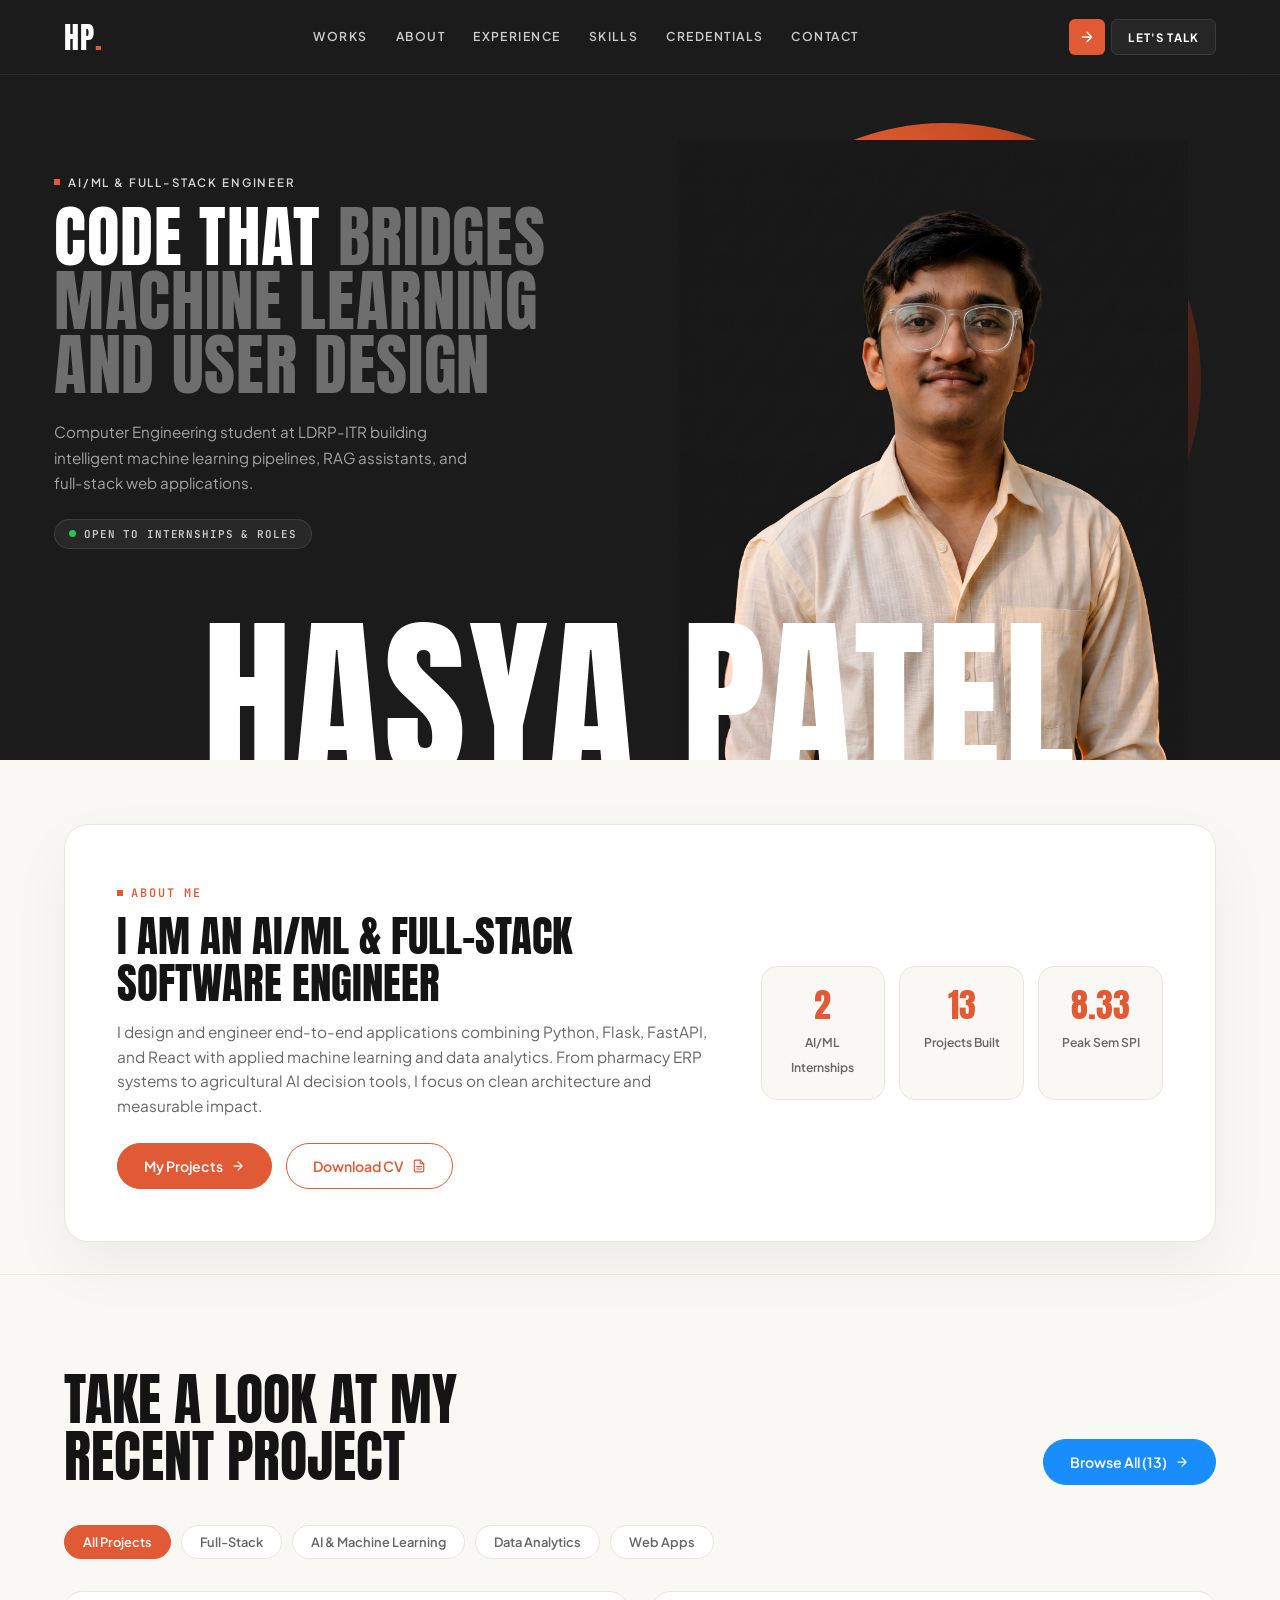
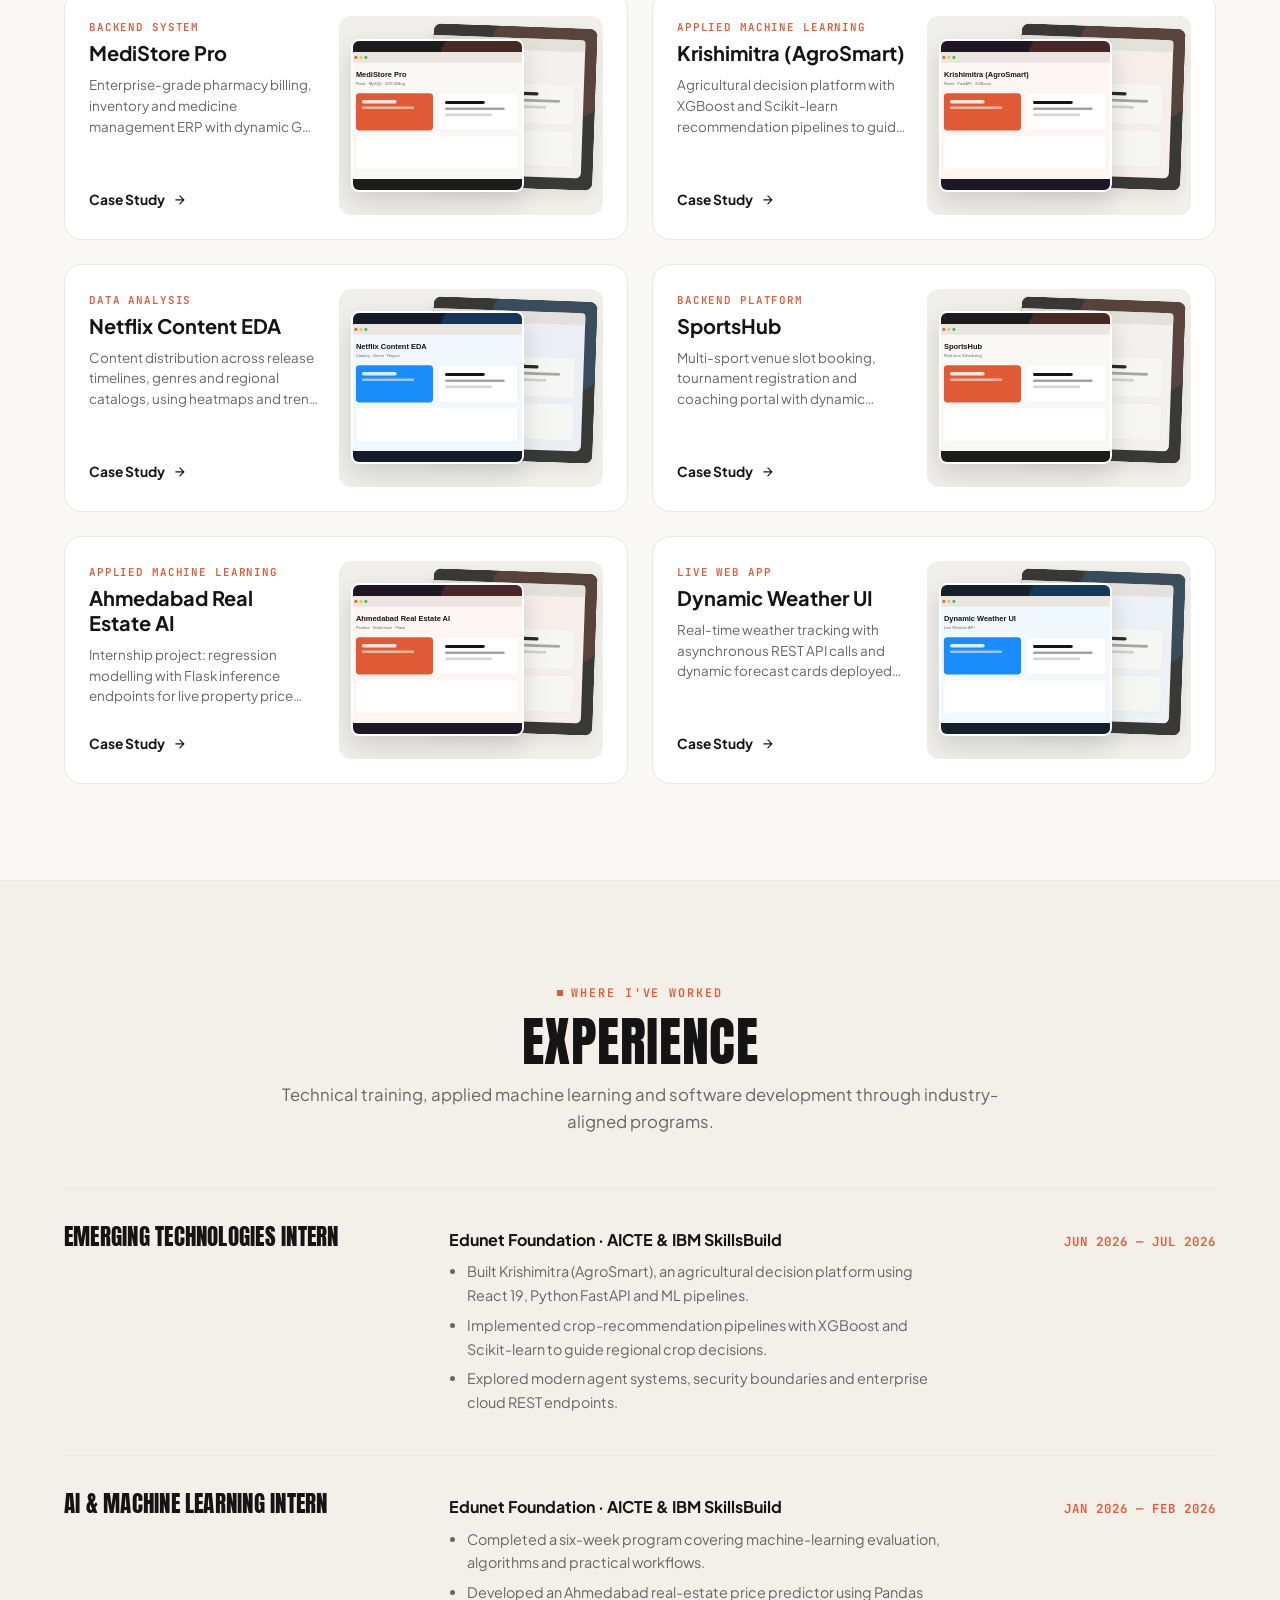
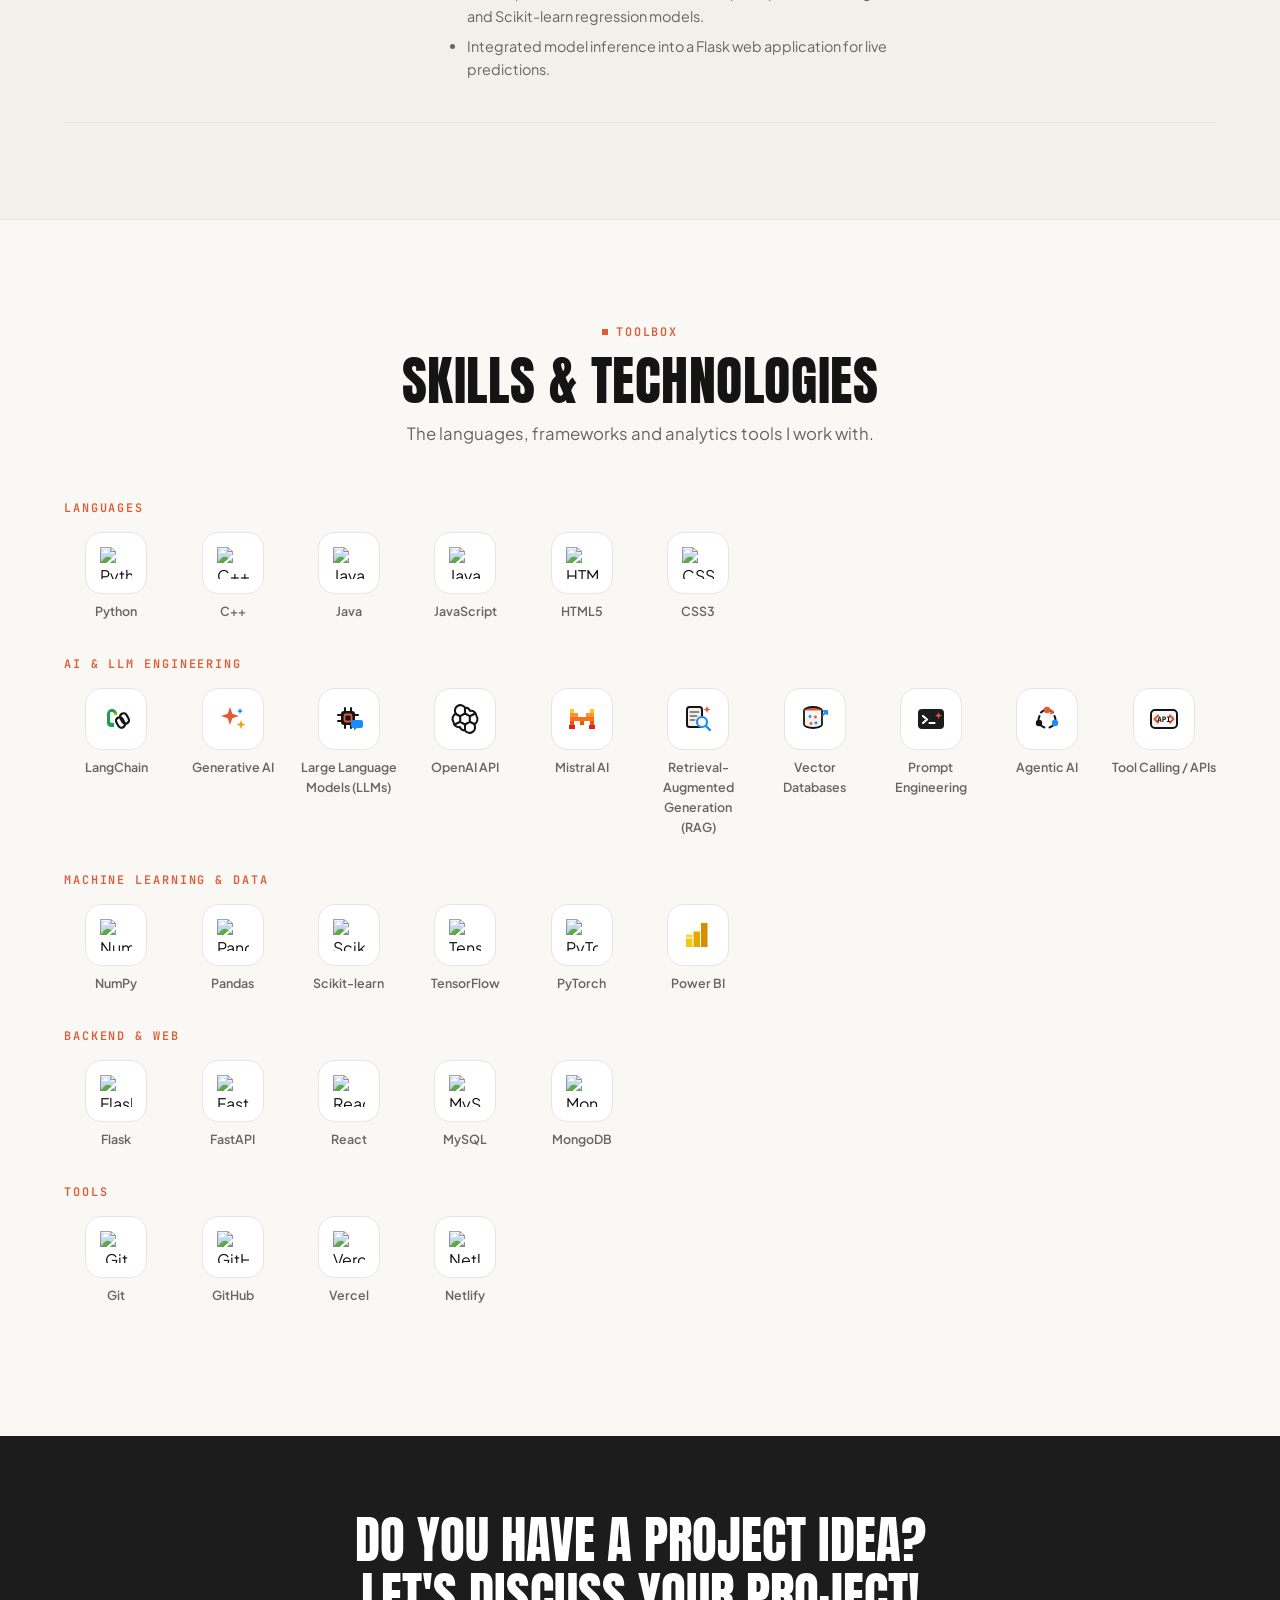
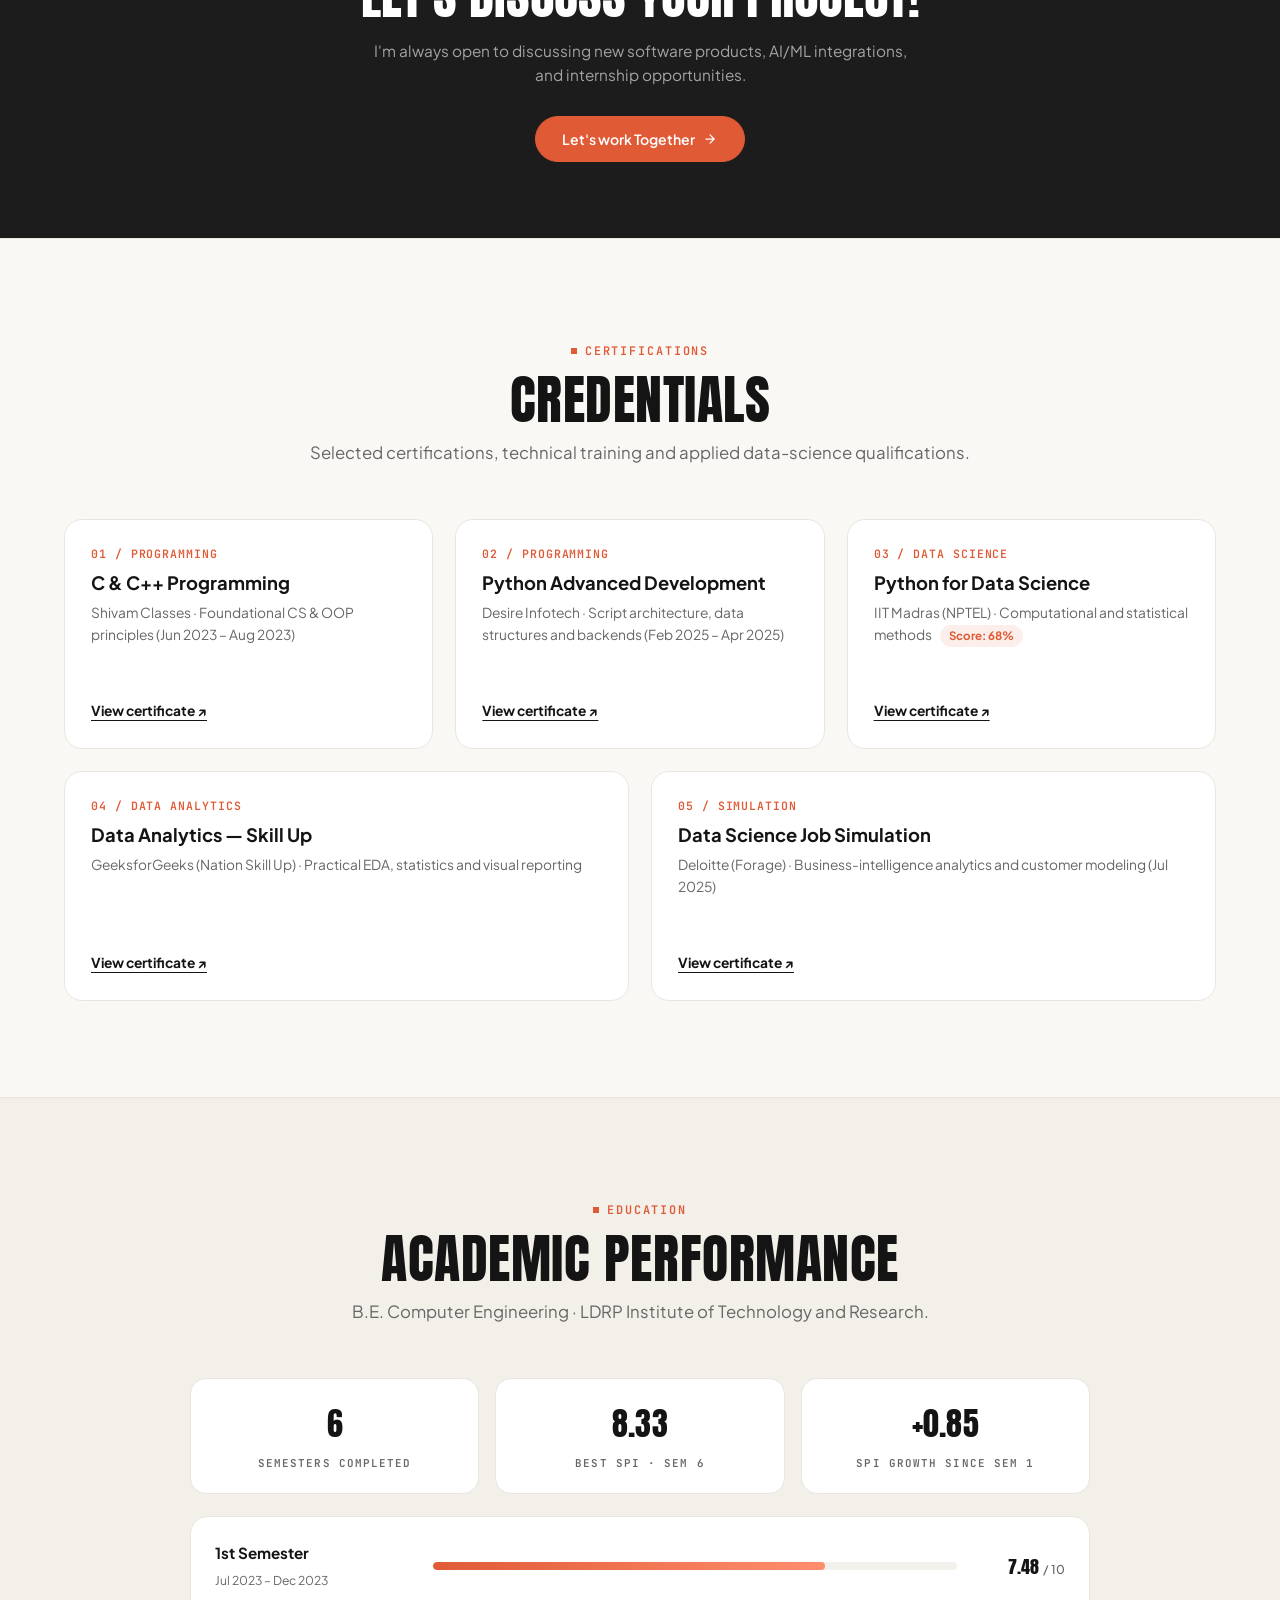
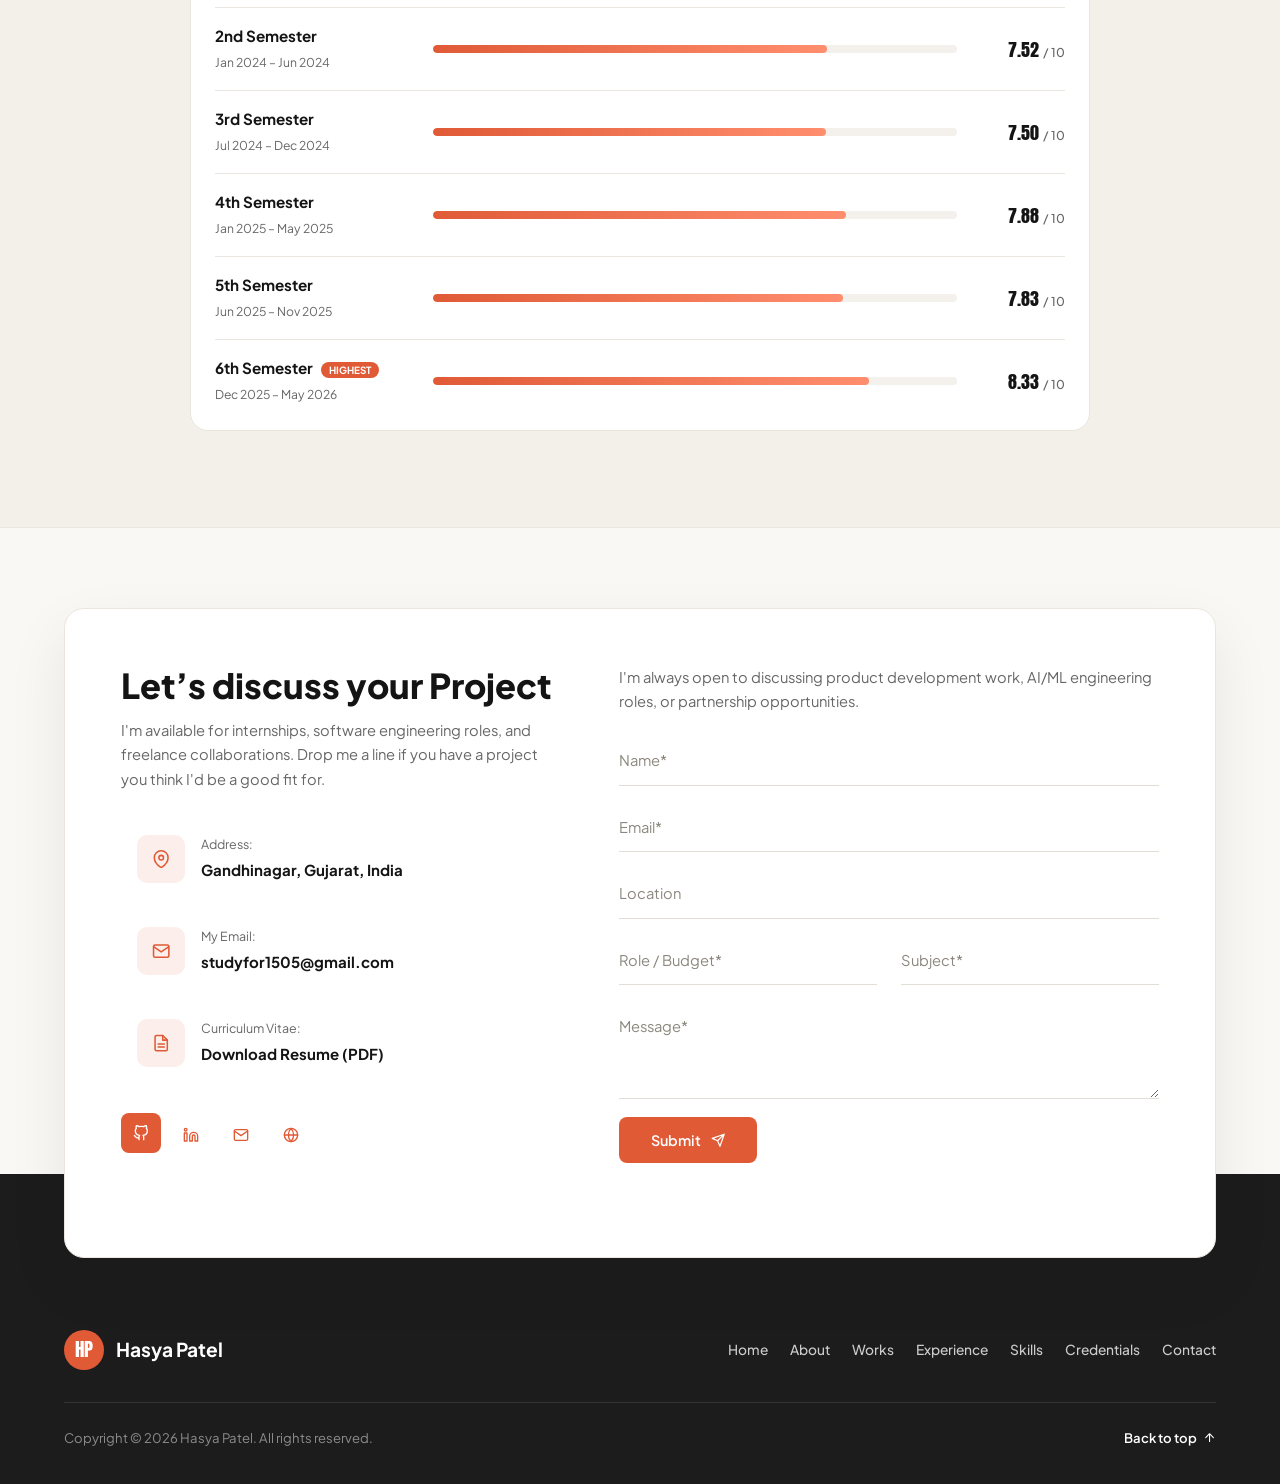
==== commit 57a853b2: "Refactor hero section styles and improve layout" ====
--- a/index.html
+++ b/index.html
@@ -252,46 +252,48 @@
   z-index: 1004; opacity: 0; visibility: hidden; transition: .3s;
 }
 .backdrop.active { opacity: 1; visibility: visible; }
-
 /* =========================================================
-   SECTION A: DARK EDITORIAL HERO (IMAGE 1 SPEC)
+   SECTION A: DARK EDITORIAL HERO (REFERENCE SPEC)
 ========================================================= */
 .hero-editorial {
   position: relative;
-  background: var(--bg-dark-hero);
+  background: #1B1B1B;
   color: #FFFFFF;
-  padding: 132px 0 0;
+  padding: 110px 0 0;
   min-height: 760px;
   display: flex;
   flex-direction: column;
-  justify-content: space-between;
+  justify-content: flex-end;
   overflow: hidden;
 }
 .hero-stage {
   position: relative;
   width: 100%;
-  max-width: 1200px;
+  max-width: 1220px;
   margin: 0 auto;
   padding: 0 24px;
   flex: 1;
   display: grid;
-  grid-template-columns: 1.05fr 0.95fr;
-  align-items: center;
-  min-height: 620px;
-}
-
-/* =========================================================
-   RESPONSIVE BREAKPOINTS (TABLET & MOBILE HERO + SECTIONS)
-========================================================= */
-/* Layer 1: Circular Radial Terracotta Glow Behind Portrait */
+  grid-template-columns: 1fr 1fr;
+  align-items: end;
+  min-height: 650px;
+}
+
+/* Layer 1: Sharp Circular Terracotta Gradient Behind Portrait */
 .hero-orb {
   position: absolute;
-  right: 6%;
-  top: 4%;
-  width: clamp(340px, 36vw, 480px);
-  height: clamp(340px, 36vw, 480px);
+  right: 4%;
+  top: 2%;
+  width: clamp(380px, 40vw, 520px);
+  height: clamp(380px, 40vw, 520px);
   border-radius: 50%;
-  background: radial-gradient(circle at 32% 32%, #E86440 0%, #8C331C 52%, rgba(28, 28, 28, 0) 78%);
+  background: radial-gradient(
+    circle at 26% 24%,
+    #F26A3D 0%,
+    #C74A24 38%,
+    #4E2216 70%,
+    #1B1B1B 95%
+  );
   pointer-events: none;
   z-index: 1;
 }
@@ -300,7 +302,8 @@
 .hero-left-copy {
   position: relative;
   z-index: 4;
-  padding-bottom: 140px;
+  align-self: center;
+  padding-bottom: 155px;
 }
 .hero-eyebrow {
   display: inline-flex;
@@ -352,7 +355,7 @@
 }
 .hero-status-pill i { width: 7px; height: 7px; border-radius: 50%; background: #22c55e; }
 
-/* Layer 3: Foreground Portrait (Blended over Orb, Below Name Watermark) */
+/* Layer 3: Transparent Cutout Portrait (Sits cleanly in front of the Circle) */
 .hero-portrait-wrap {
   position: relative;
   z-index: 2;
@@ -360,29 +363,26 @@
   display: flex;
   justify-content: center;
   align-items: flex-end;
+  width: 100%;
   height: 100%;
 }
 .hero-portrait-img {
-  width: min(100%, 490px);
-  height: 580px;
+  width: min(100%, 510px);
+  height: 620px;
   object-fit: cover;
-  object-position: center 14%;
+  object-position: center 12%;
   border-radius: 0;
-  /* Blends the #1C1C1C image background into the hero so the terracotta orb shows through */
-  mix-blend-mode: lighten;
-  filter: contrast(1.05);
-  -webkit-mask-image: linear-gradient(to bottom, #000 82%, transparent 100%);
-  mask-image: linear-gradient(to bottom, #000 82%, transparent 100%);
-}
-
-/* Layer 4: Floating Circular "HIRE ME NOW" Badge (Overlaps Torso & Watermark) */
+  filter: contrast(1.04) saturate(1.03);
+}
+
+/* Layer 4: Floating Circular "HIRE ME NOW" Badge */
 .hire-circle-badge {
   position: absolute;
-  left: 12px;
-  bottom: 112px;
+  left: -18px;
+  bottom: 108px;
   z-index: 5;
-  width: 110px;
-  height: 110px;
+  width: 106px;
+  height: 106px;
   border-radius: 50%;
   background: var(--accent-primary);
   color: #FFFFFF;
@@ -392,7 +392,7 @@
   justify-content: center;
   text-align: center;
   padding: 12px;
-  font: 700 .72rem var(--font-sans);
+  font: 700 .7rem var(--font-sans);
   letter-spacing: 0.1em;
   text-transform: uppercase;
   box-shadow: 0 16px 36px rgba(224, 90, 54, 0.45);
@@ -403,12 +403,12 @@
   background: var(--accent-primary-hover);
 }
 
-/* Layer 5: Full-Bleed Bottom Baseline Name Watermark (Overlaps Lower Torso) */
+/* Layer 5: Full-Bleed Bottom Baseline Name Watermark (Overlaps Lower Shirt) */
 .hero-name-watermark {
   position: absolute;
   left: 0;
   right: 0;
-  bottom: -12px;
+  bottom: -14px;
   z-index: 3;
   text-align: center;
   font-family: var(--font-display);
@@ -421,34 +421,34 @@
   white-space: nowrap;
   pointer-events: none;
   user-select: none;
-}  
-  @media (max-width: 768px) {
+}
+@media (max-width: 768px) {
   .nav-links, .split-cta { display: none; }
   .hamburger { display: inline-flex; }
   .hero-editorial { padding-top: 96px; min-height: auto; }
   .hero-stage { grid-template-columns: 1fr; min-height: auto; text-align: left; }
-  
-  /* Disable background circle & any animation on mobile */
+
+  /* Disable background circle & any animation in mobile mode */
   .hero-orb {
     display: none !important;
     animation: none !important;
+    transition: none !important;
   }
 
-  .hero-left-copy { padding-bottom: 16px; }
-  .hero-portrait-wrap { margin-top: 8px; }
+  .hero-left-copy { padding-bottom: 20px; }
+  .hero-portrait-wrap { justify-content: center; }
   .hero-portrait-img {
-    height: 410px;
+    height: 430px;
     width: 100%;
-    max-width: 380px;
+    max-width: 390px;
     object-fit: cover;
     object-position: center 12%;
   }
-  .hire-circle-badge { width: 88px; height: 88px; font-size: .64rem; left: 16px; bottom: 56px; }
-  .hero-name-watermark { font-size: clamp(3.4rem, 15vw, 5.5rem); bottom: -4px; }
+  .hire-circle-badge { width: 86px; height: 86px; font-size: .62rem; left: 16px; bottom: 54px; }
+  .hero-name-watermark { font-size: clamp(3.3rem, 14.5vw, 5.4rem); bottom: -4px; }
+}  
   
-  /* ...keep the rest of your existing 768px rules unchanged... */
-}
-/* =========================================================
+  /* =========================================================
    ABOUT OVERLAP CARD (PICTO HARMONIZATION)
 ========================================================= */
 .about-overlap-wrap {
@@ -1873,6 +1873,83 @@
     statusEl.textContent = 'Something went wrong. Please email me directly at studyfor1505@gmail.com.';
   } finally { submitBtn.disabled = false; submitBtn.innerHTML = label; }
 });
+  /* Remove flat dark studio background from portrait so terracotta orb shows behind cleanly */
+(() => {
+  const img = document.getElementById('heroPortraitImg');
+  if (!img) return;
+
+  const makeCutout = () => {
+    if (!img.naturalWidth || img.dataset.cutoutDone) return;
+    const canvas = document.createElement('canvas');
+    const ctx = canvas.getContext('2d', { willReadFrequently: true });
+    const w = canvas.width = img.naturalWidth;
+    const h = canvas.height = img.naturalHeight;
+
+    try {
+      ctx.drawImage(img, 0, 0);
+      const frame = ctx.getImageData(0, 0, w, h);
+      const d = frame.data;
+
+      // Sample top-left corner background RGB
+      const bgR = d[0], bgG = d[1], bgB = d[2];
+      const visited = new Uint8Array(w * h);
+      const queue = new Int32Array(w * h);
+      let head = 0, tail = 0;
+
+      const push = (x, y) => {
+        const idx = y * w + x;
+        if (visited[idx]) return;
+        const p = idx * 4;
+        const dist = Math.hypot(d[p] - bgR, d[p + 1] - bgG, d[p + 2] - bgB);
+        if (dist < 26) {
+          visited[idx] = 1;
+          queue[tail++] = idx;
+        }
+      };
+
+      // Seed flood-fill from outer border pixels (protects dark hair/eyes inside)
+      for (let x = 0; x < w; x++) { push(x, 0); push(x, h - 1); }
+      for (let y = 0; y < h; y++) { push(0, y); push(w - 1, y); }
+
+      while (head < tail) {
+        const idx = queue[head++];
+        const x = idx % w;
+        const y = (idx - x) / w;
+        if (x > 0) push(x - 1, y);
+        if (x < w - 1) push(x + 1, y);
+        if (y > 0) push(x, y - 1);
+        if (y < h - 1) push(x, y + 1);
+      }
+
+      // Apply transparent alpha with soft 1px edge feathering
+      for (let i = 0; i < w * h; i++) {
+        if (visited[i]) {
+          d[i * 4 + 3] = 0;
+        } else {
+          const x = i % w, y = (i - x) / w;
+          if (
+            (x > 0 && visited[i - 1]) ||
+            (x < w - 1 && visited[i + 1]) ||
+            (y > 0 && visited[i - w]) ||
+            (y < h - 1 && visited[i + w])
+          ) {
+            d[i * 4 + 3] = 150;
+          }
+        }
+      }
+
+      ctx.putImageData(frame, 0, 0);
+      img.dataset.cutoutDone = '1';
+      img.src = canvas.toDataURL('image/png');
+    } catch (err) {
+      // Fallback if opened via local file:// without a local server
+      img.style.mixBlendMode = 'lighten';
+    }
+  };
+
+  if (img.complete) makeCutout();
+  else img.addEventListener('load', makeCutout, { once: true });
+})();
 </script>
 </body>
 </html>
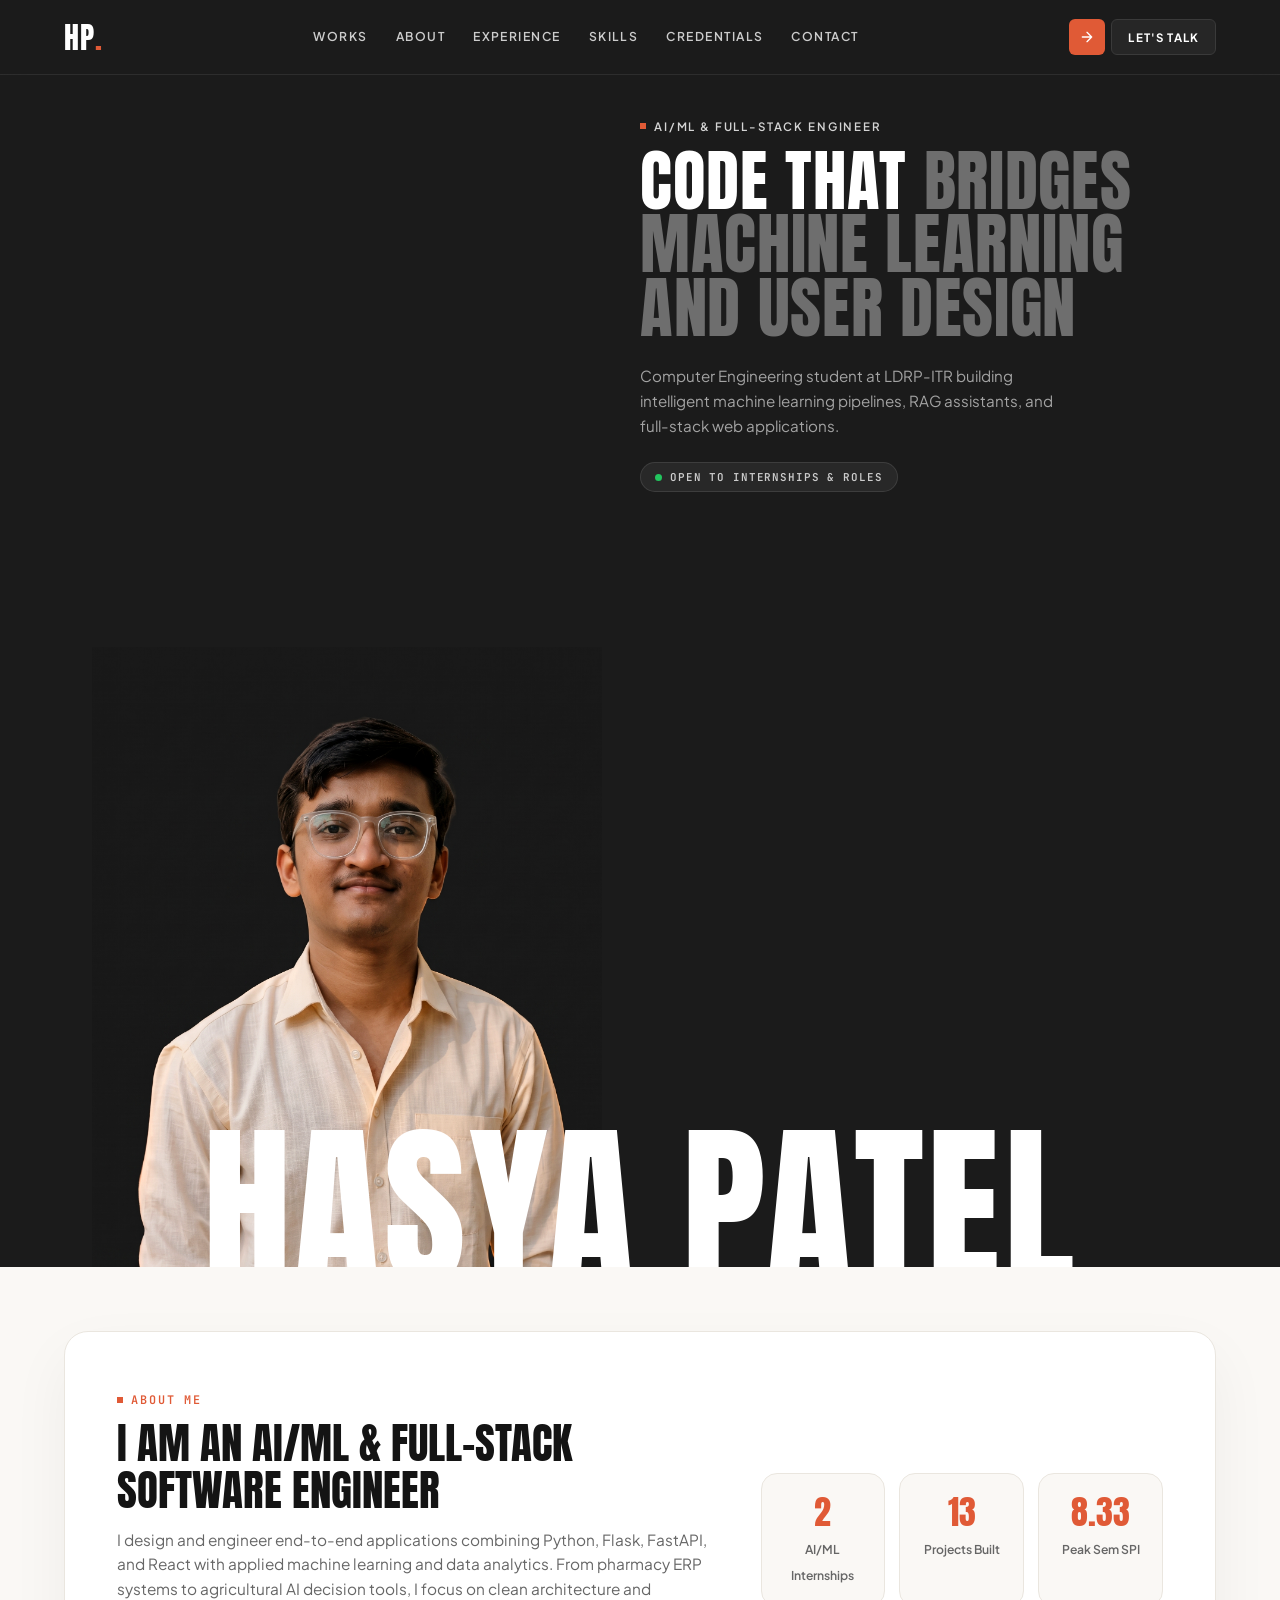
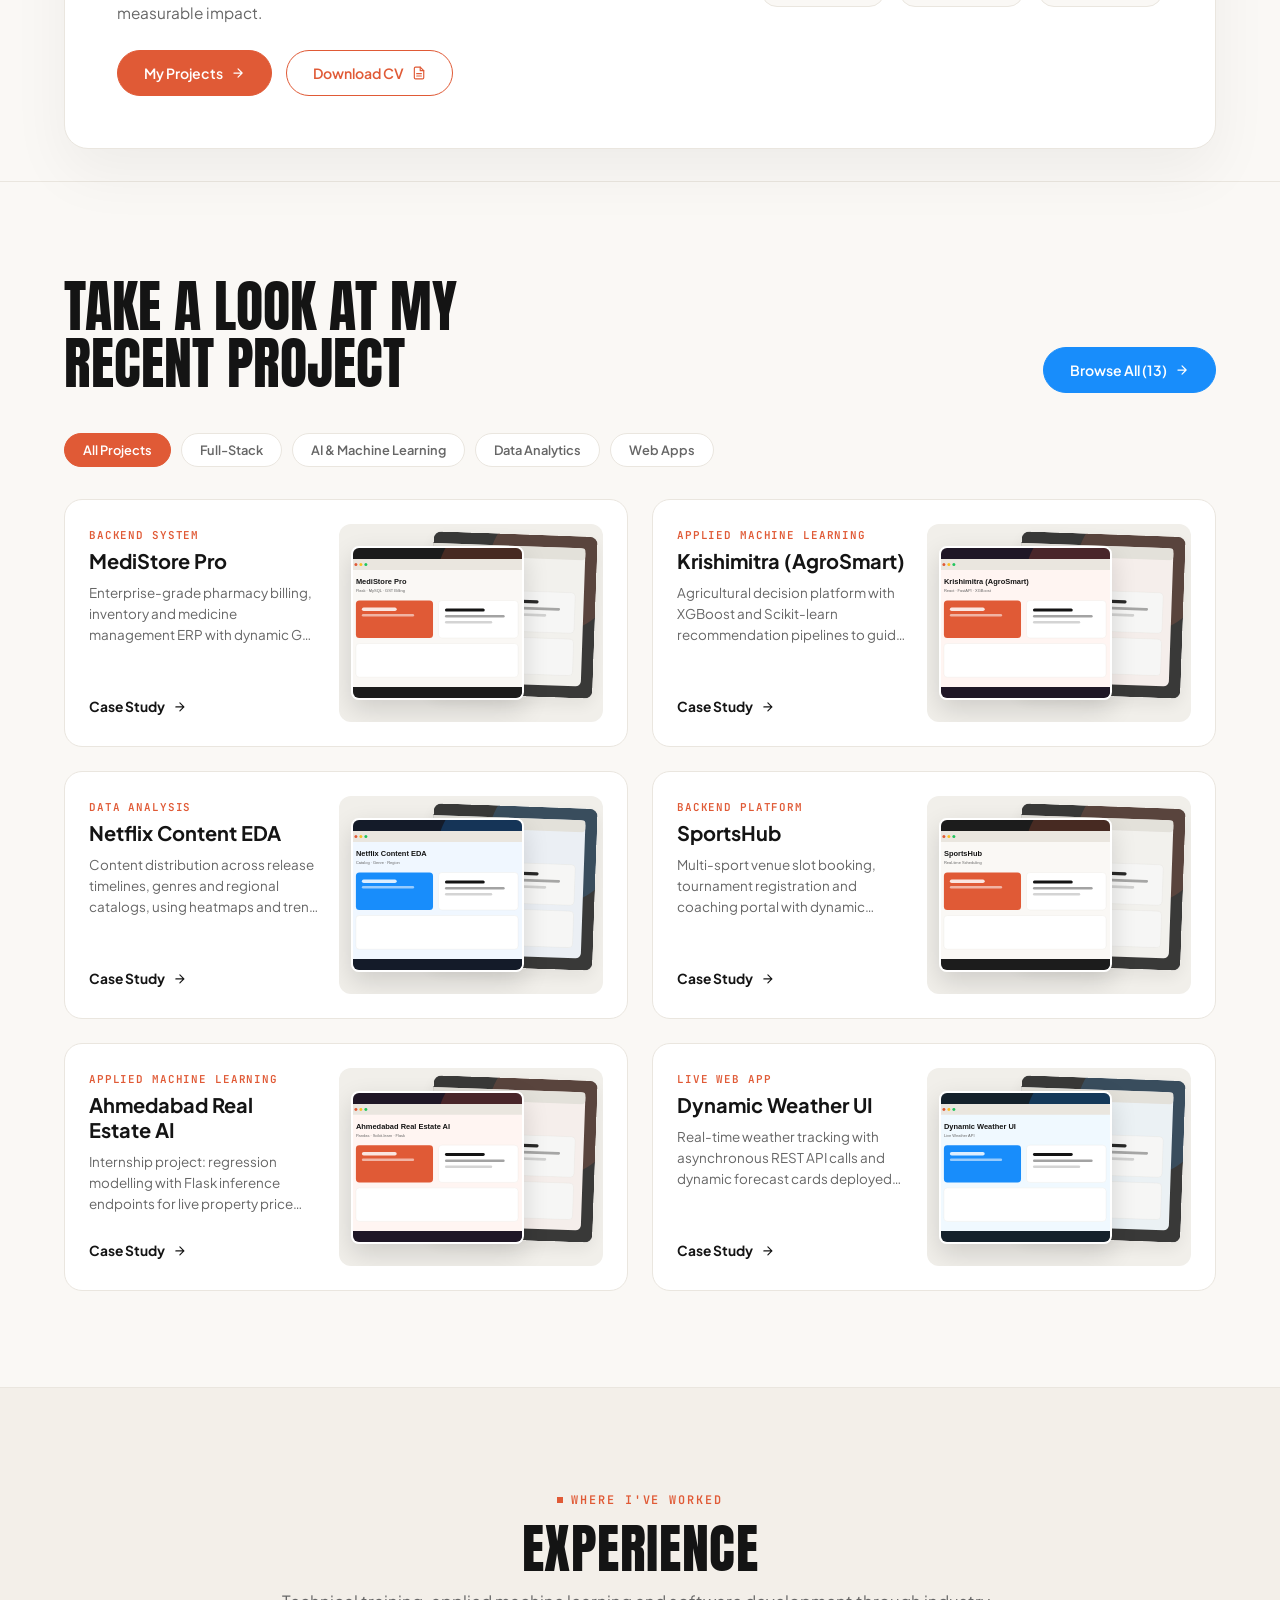
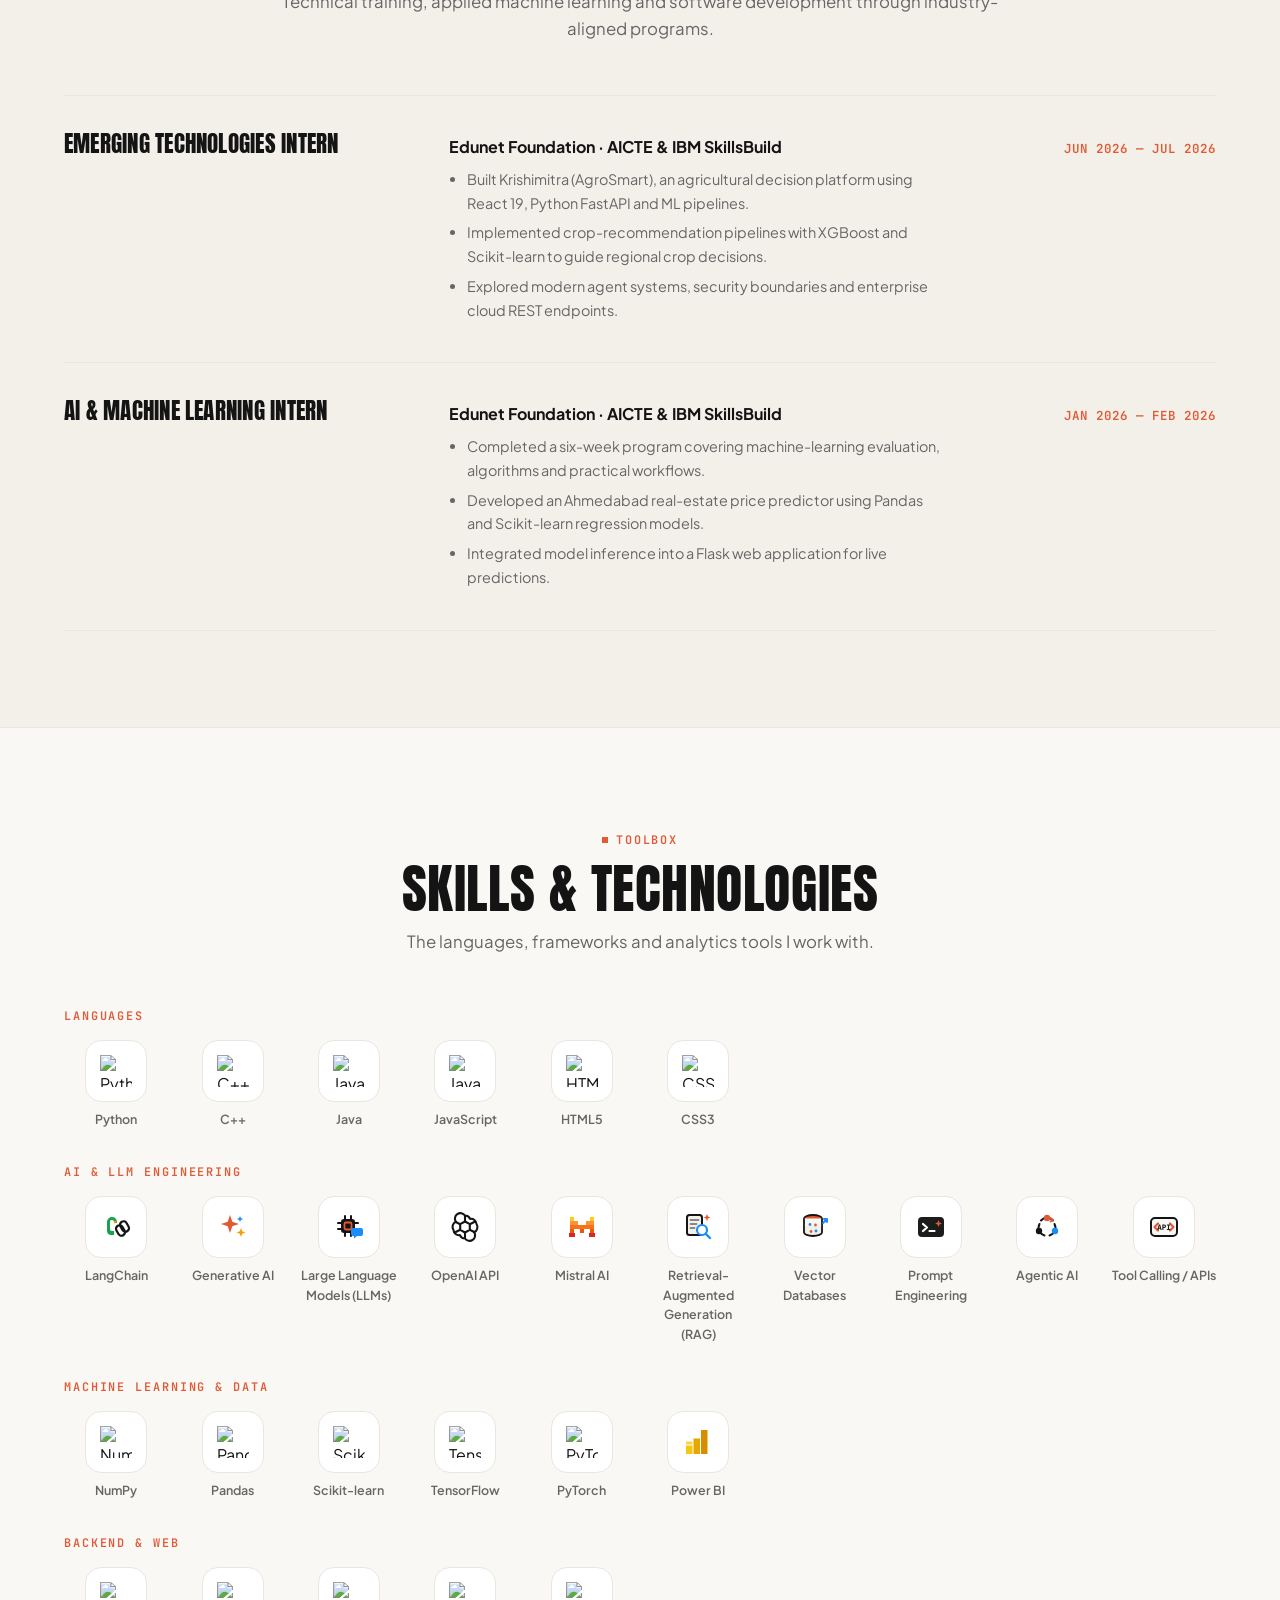
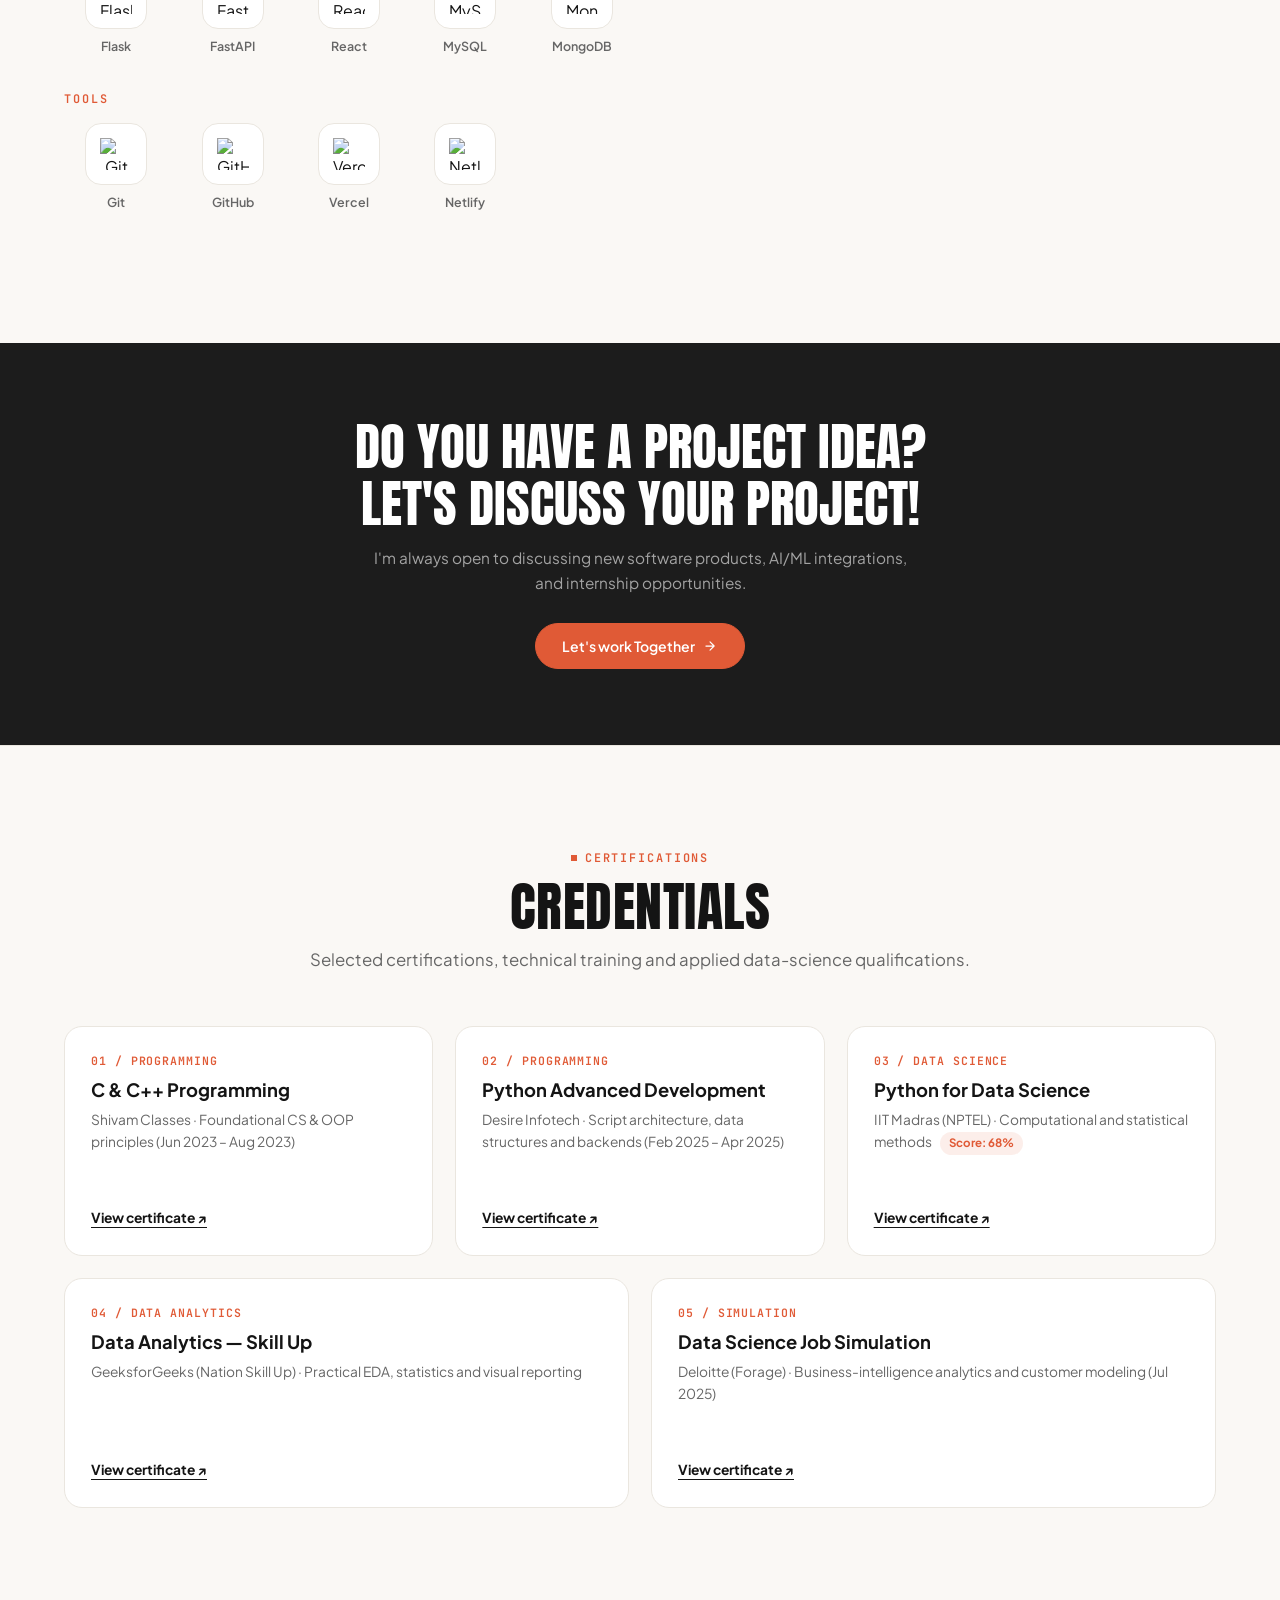
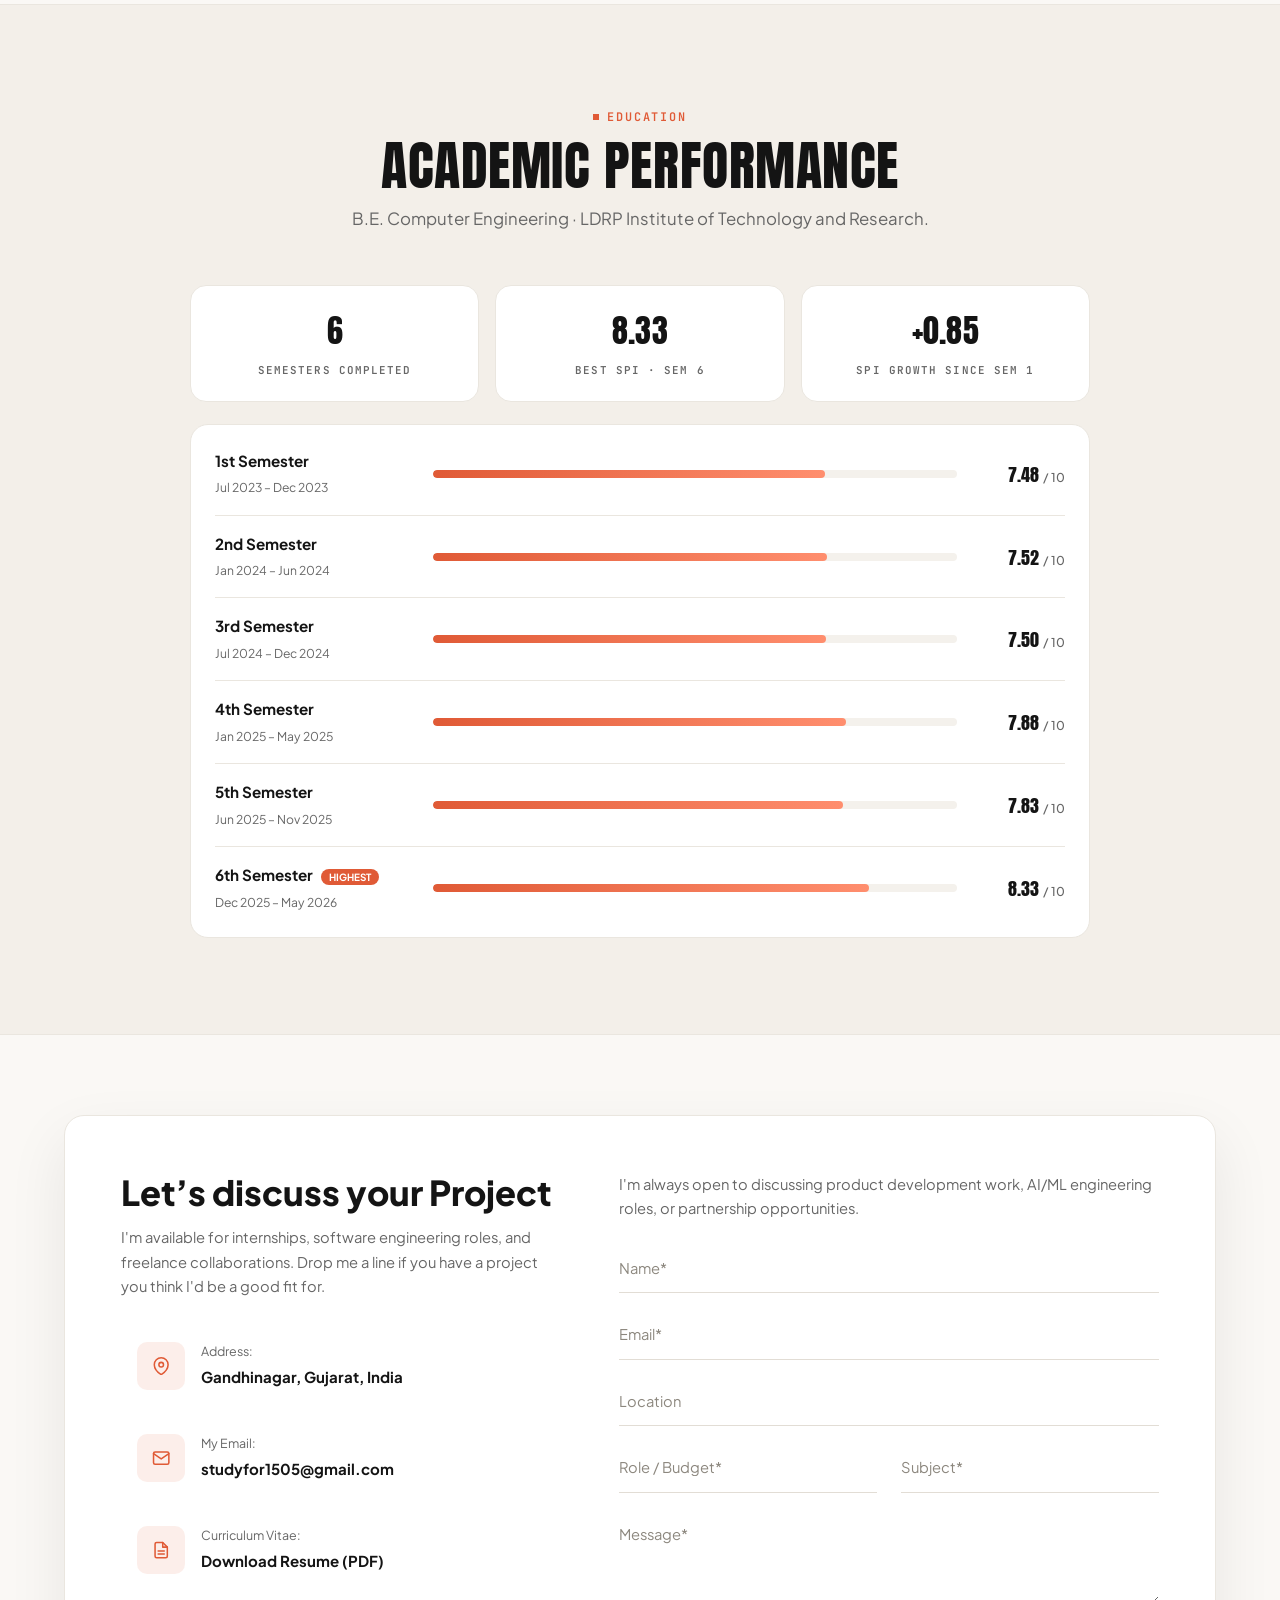
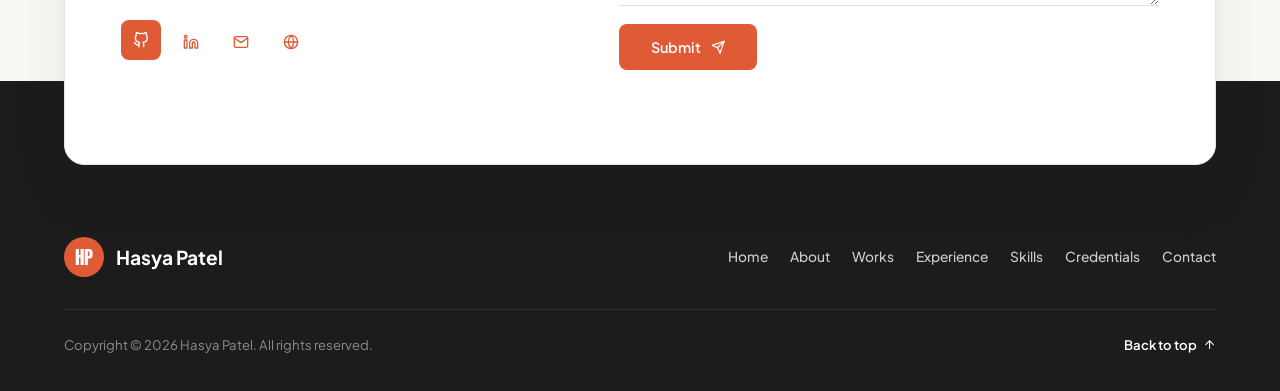
==== commit a7d78cc0: "Remove hero orb and hire circle badge styles Removed circular gradient background and 'HIRE ME NOW' " ====
--- a/index.html
+++ b/index.html
@@ -279,25 +279,6 @@
   min-height: 650px;
 }
 
-/* Layer 1: Sharp Circular Terracotta Gradient Behind Portrait */
-.hero-orb {
-  position: absolute;
-  right: 4%;
-  top: 2%;
-  width: clamp(380px, 40vw, 520px);
-  height: clamp(380px, 40vw, 520px);
-  border-radius: 50%;
-  background: radial-gradient(
-    circle at 26% 24%,
-    #F26A3D 0%,
-    #C74A24 38%,
-    #4E2216 70%,
-    #1B1B1B 95%
-  );
-  pointer-events: none;
-  z-index: 1;
-}
-
 /* Layer 2: Left Editorial Copy */
 .hero-left-copy {
   position: relative;
@@ -373,34 +354,6 @@
   object-position: center 12%;
   border-radius: 0;
   filter: contrast(1.04) saturate(1.03);
-}
-
-/* Layer 4: Floating Circular "HIRE ME NOW" Badge */
-.hire-circle-badge {
-  position: absolute;
-  left: -18px;
-  bottom: 108px;
-  z-index: 5;
-  width: 106px;
-  height: 106px;
-  border-radius: 50%;
-  background: var(--accent-primary);
-  color: #FFFFFF;
-  text-decoration: none;
-  display: flex;
-  align-items: center;
-  justify-content: center;
-  text-align: center;
-  padding: 12px;
-  font: 700 .7rem var(--font-sans);
-  letter-spacing: 0.1em;
-  text-transform: uppercase;
-  box-shadow: 0 16px 36px rgba(224, 90, 54, 0.45);
-  transition: transform .3s var(--ease), background .25s;
-}
-.hire-circle-badge:hover {
-  transform: scale(1.07);
-  background: var(--accent-primary-hover);
 }
 
 /* Layer 5: Full-Bleed Bottom Baseline Name Watermark (Overlaps Lower Shirt) */
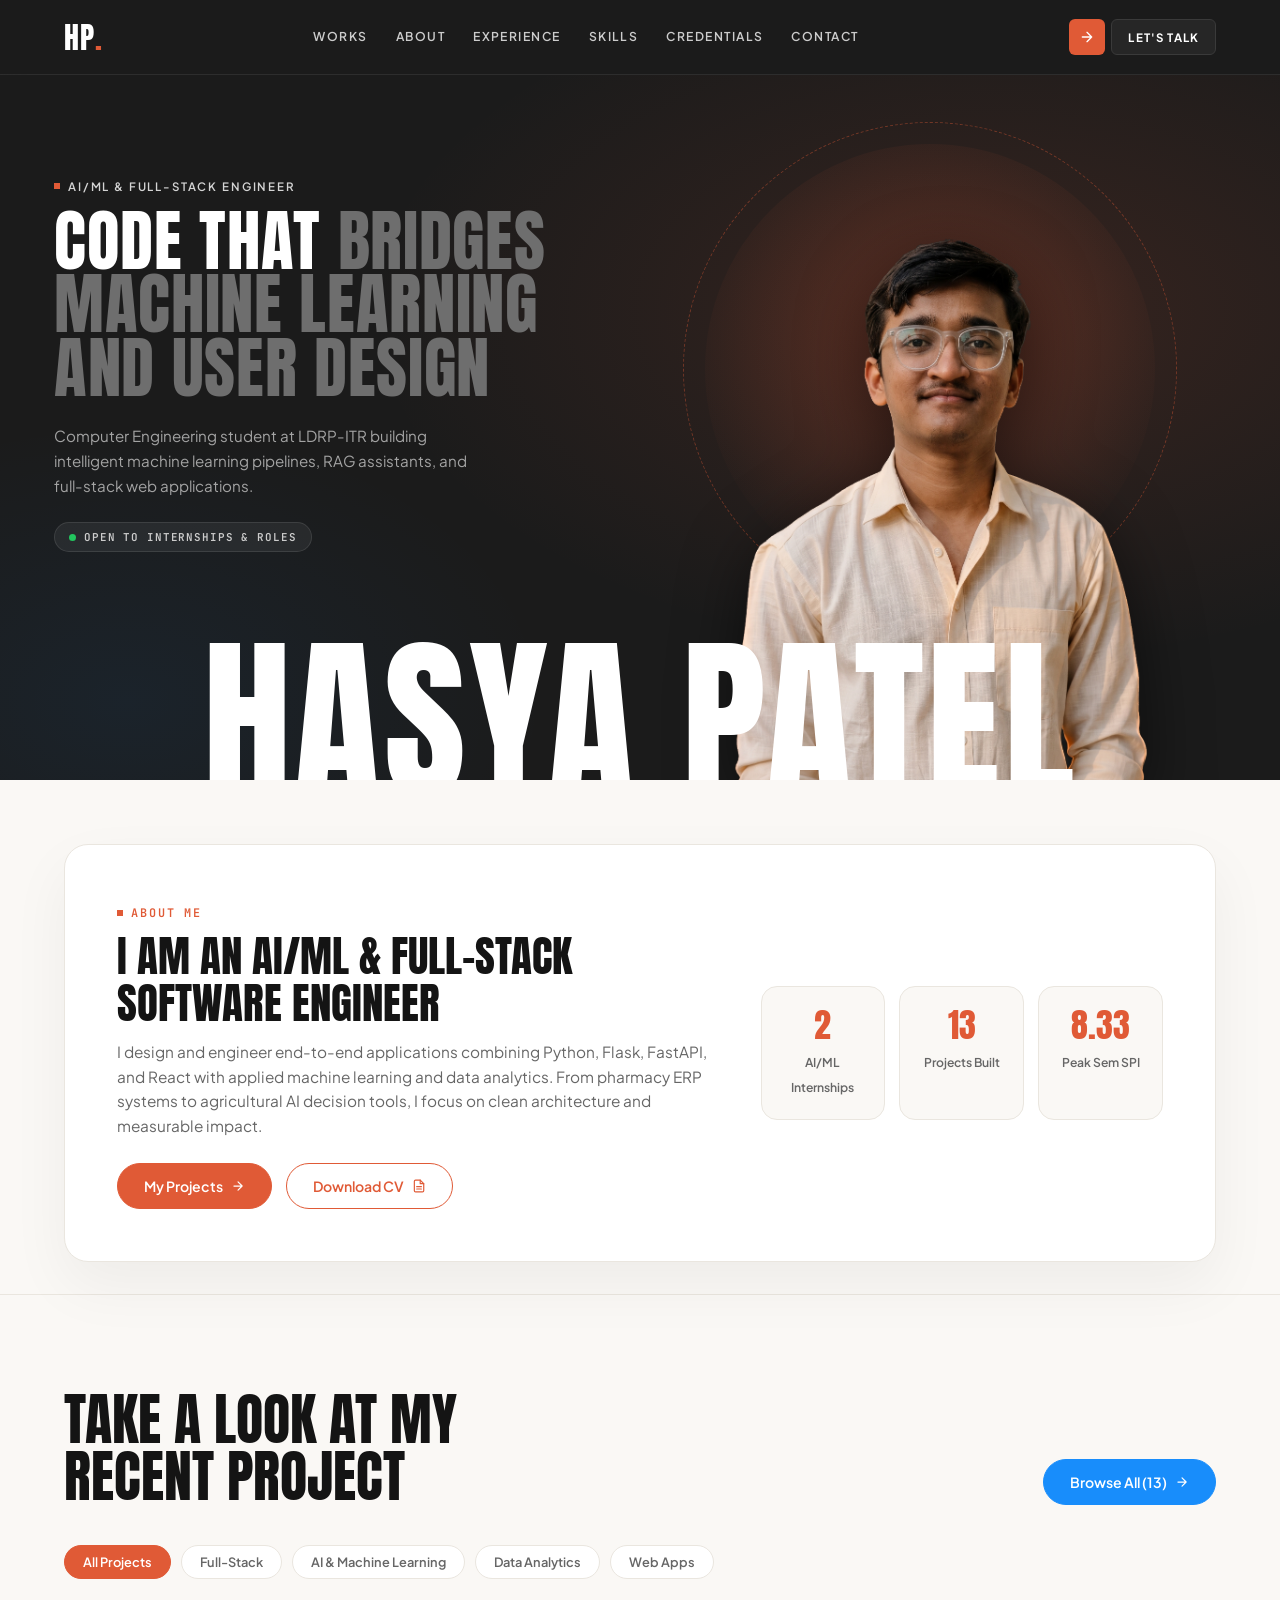
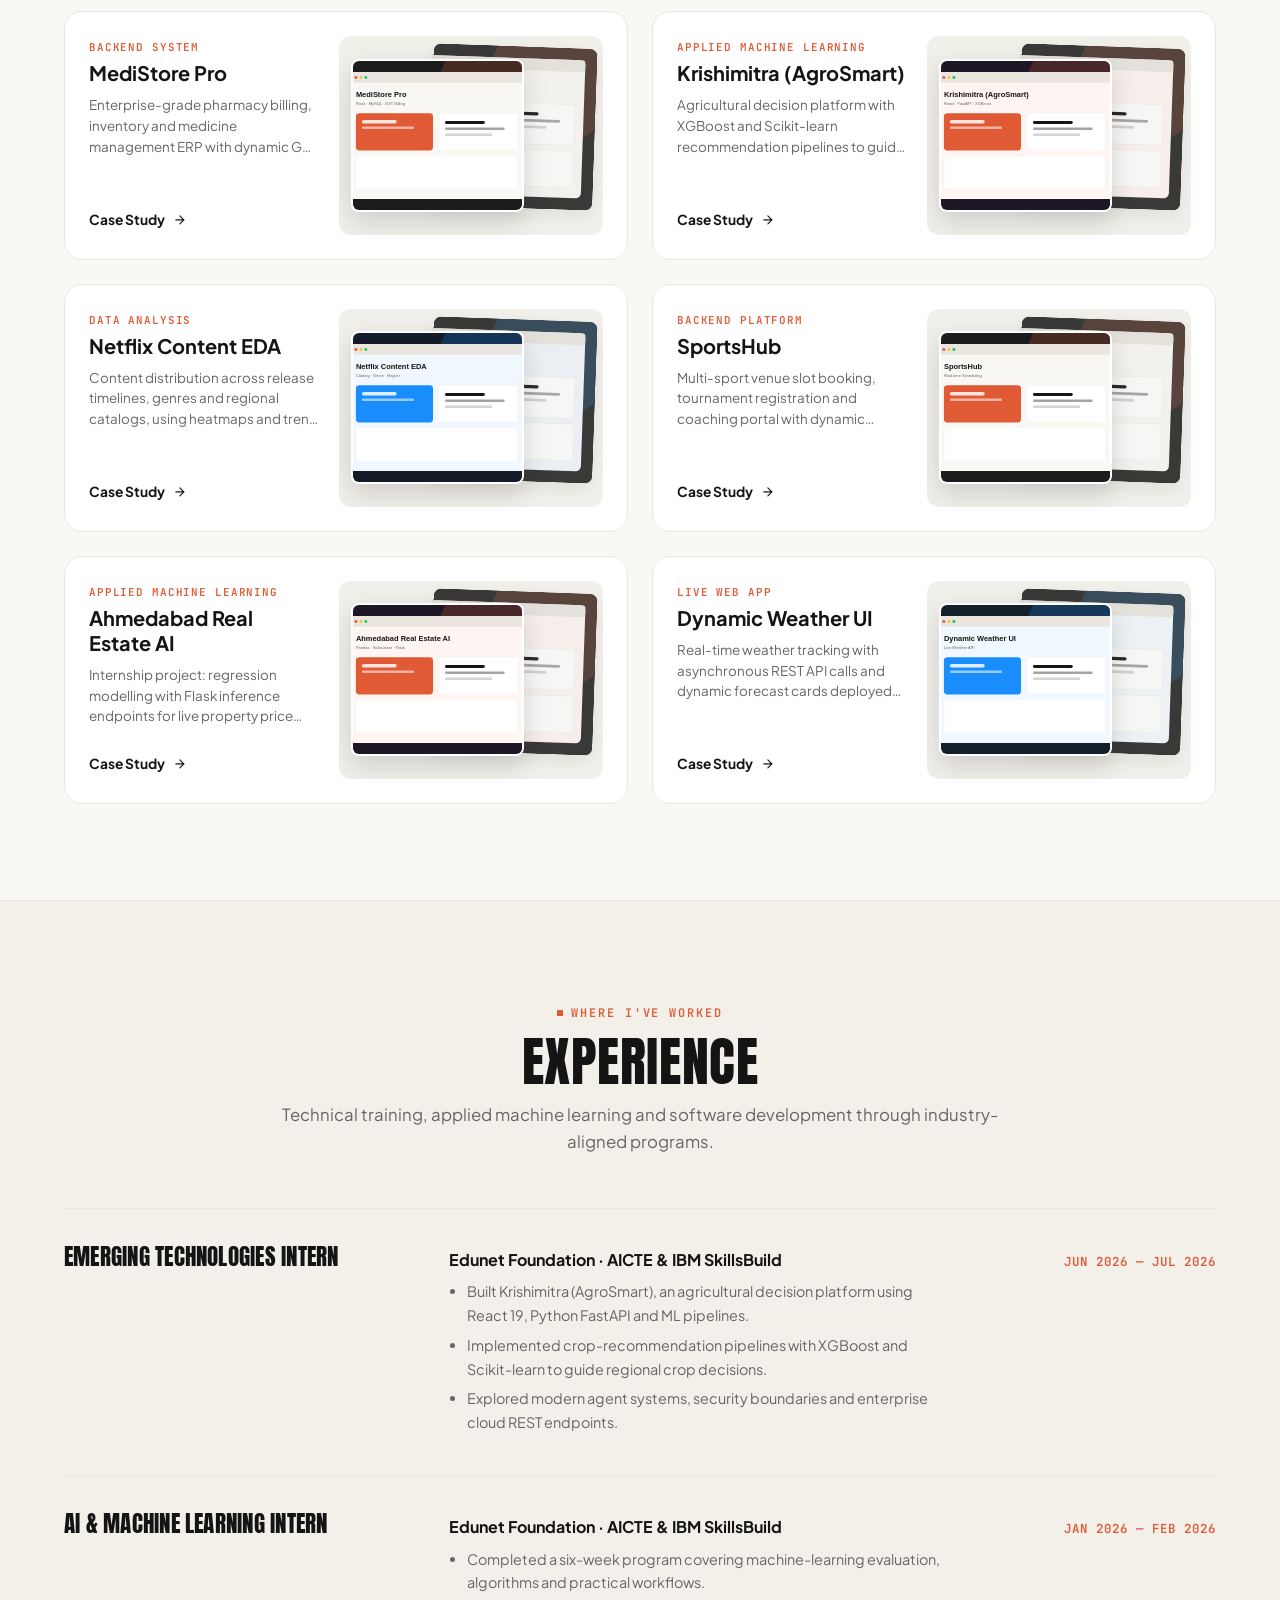
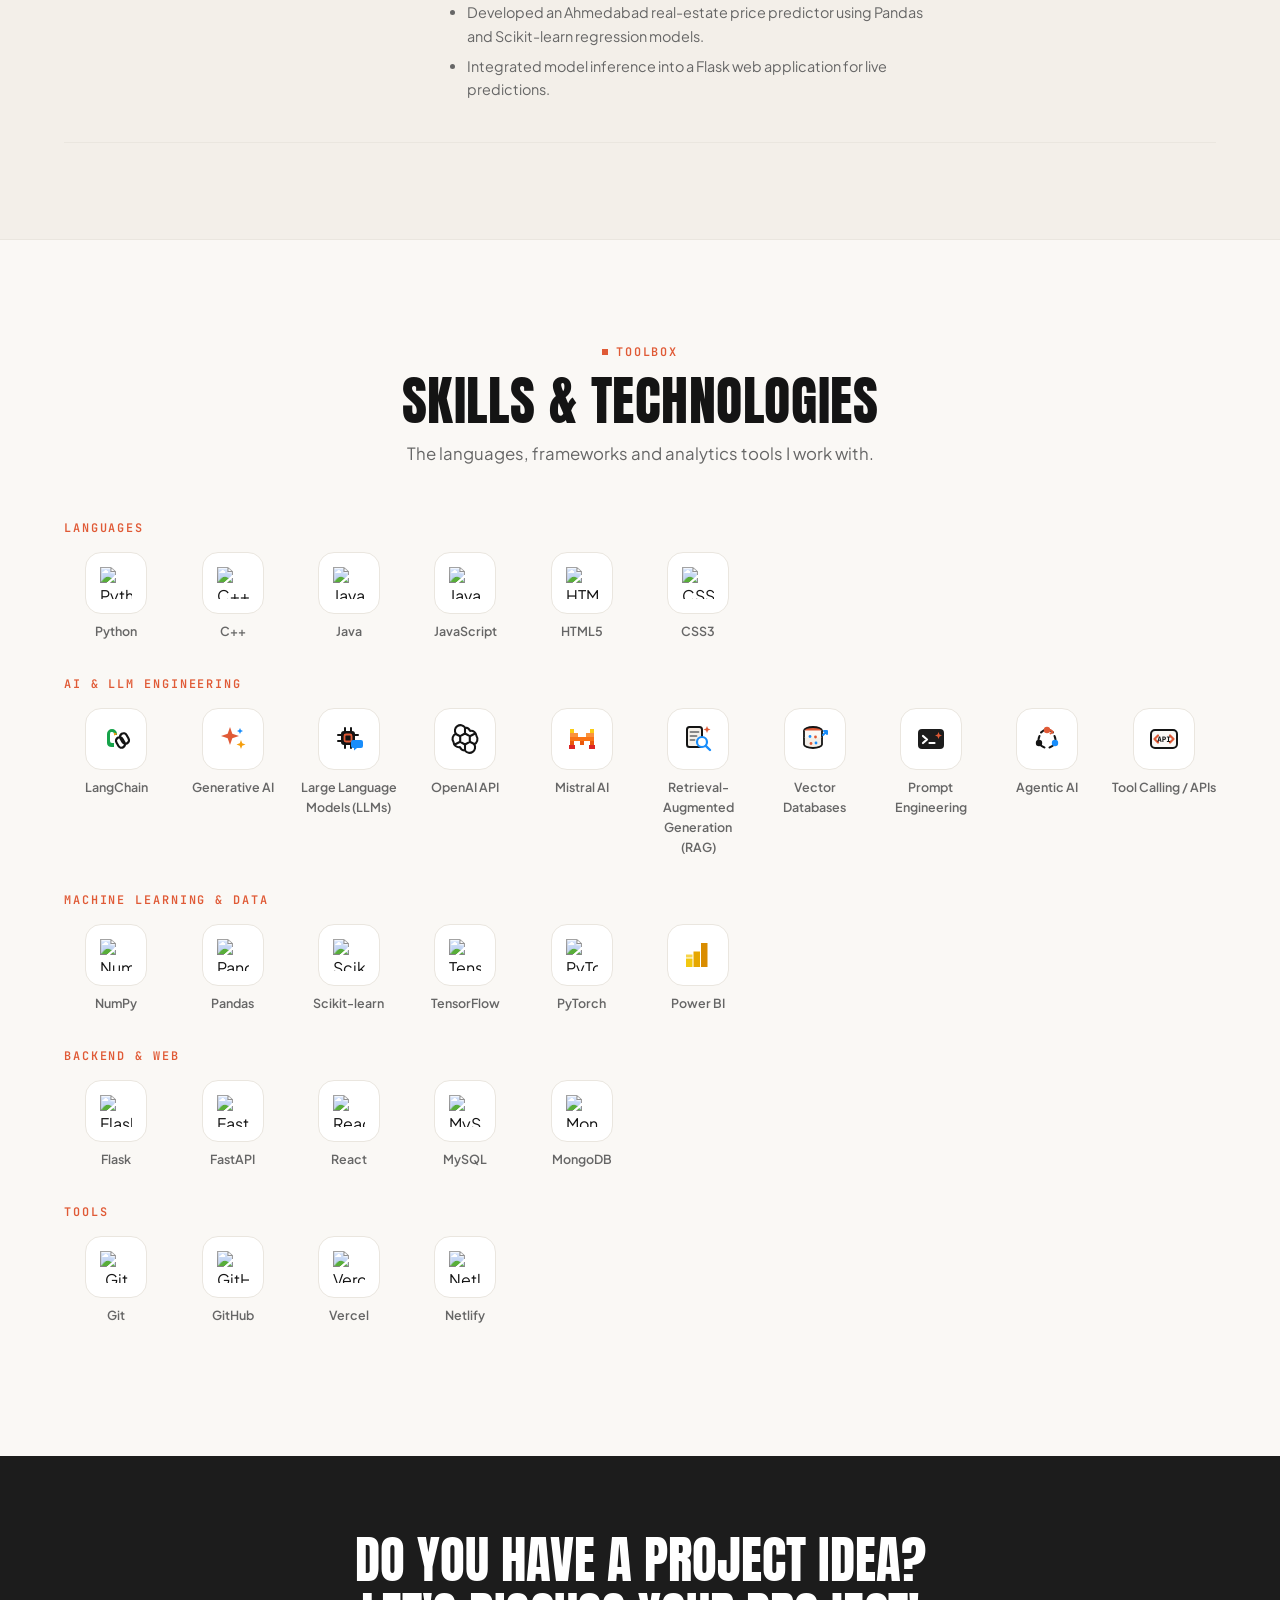
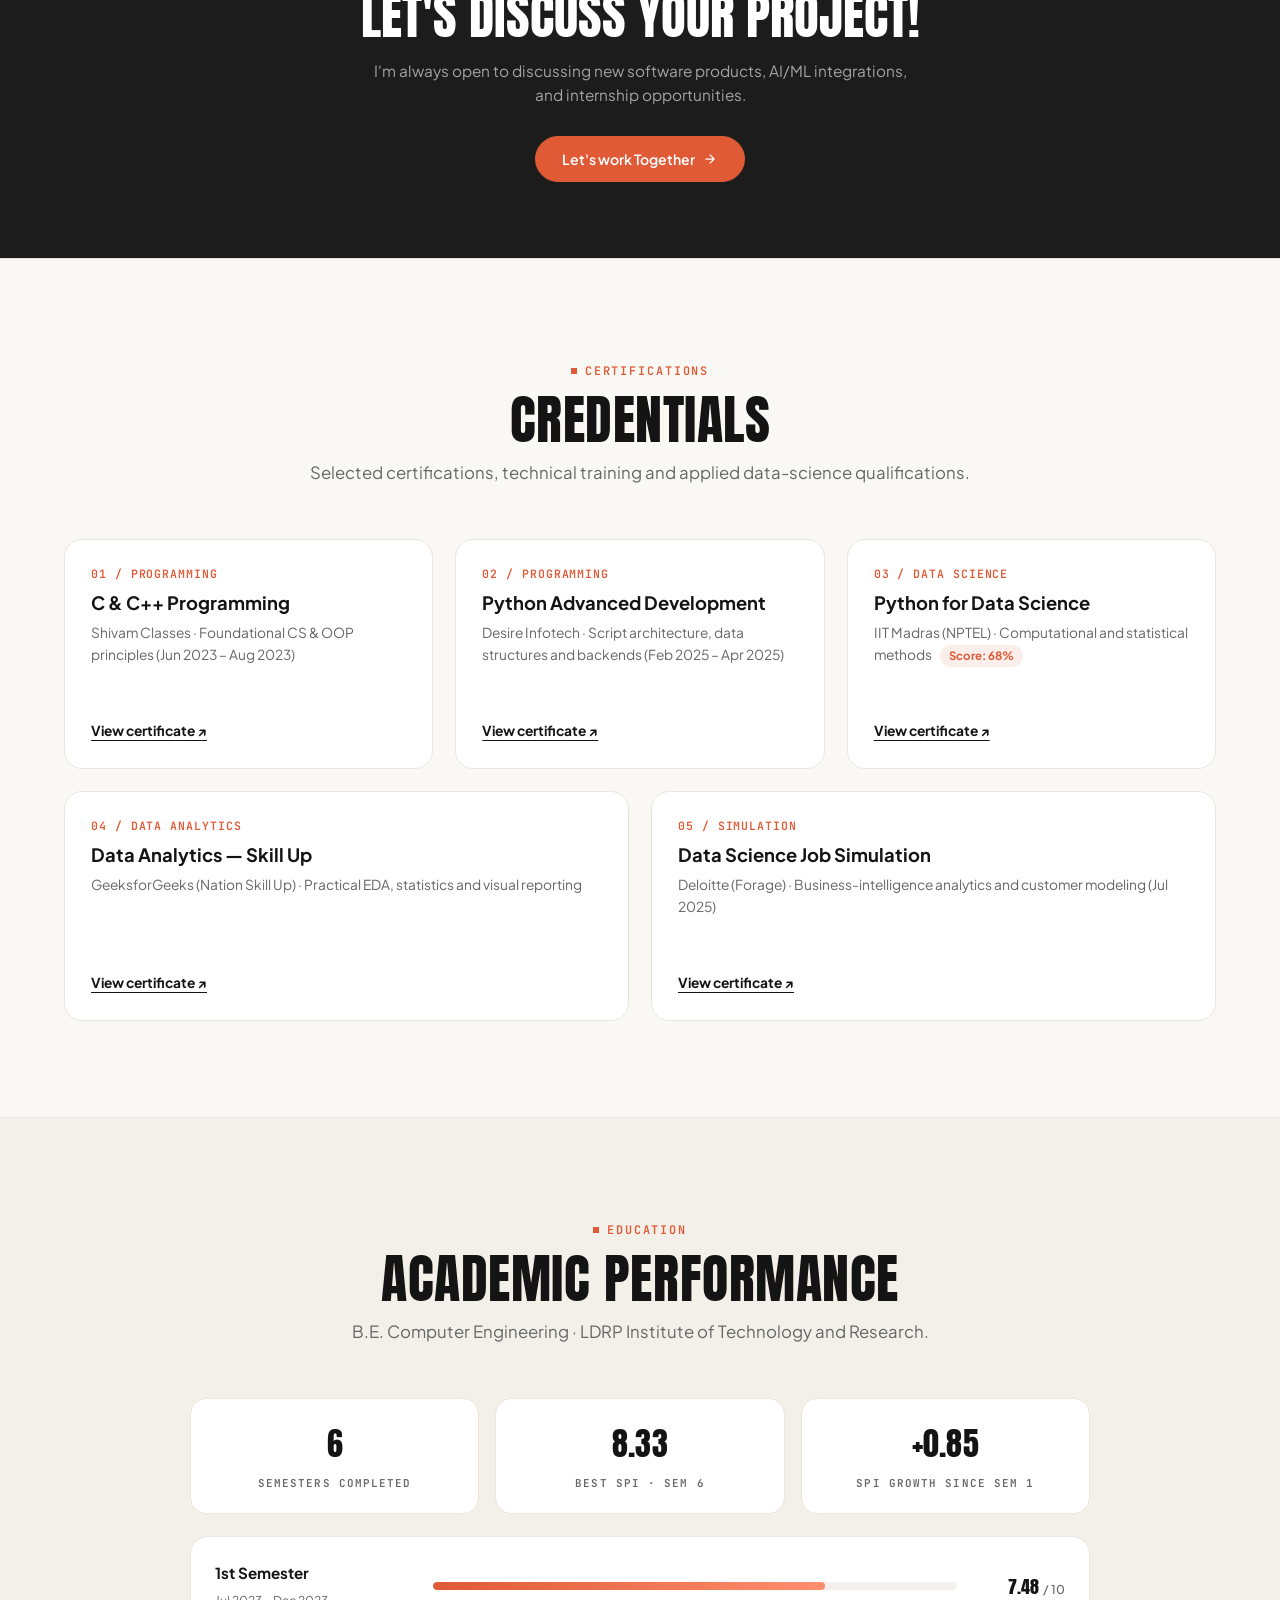
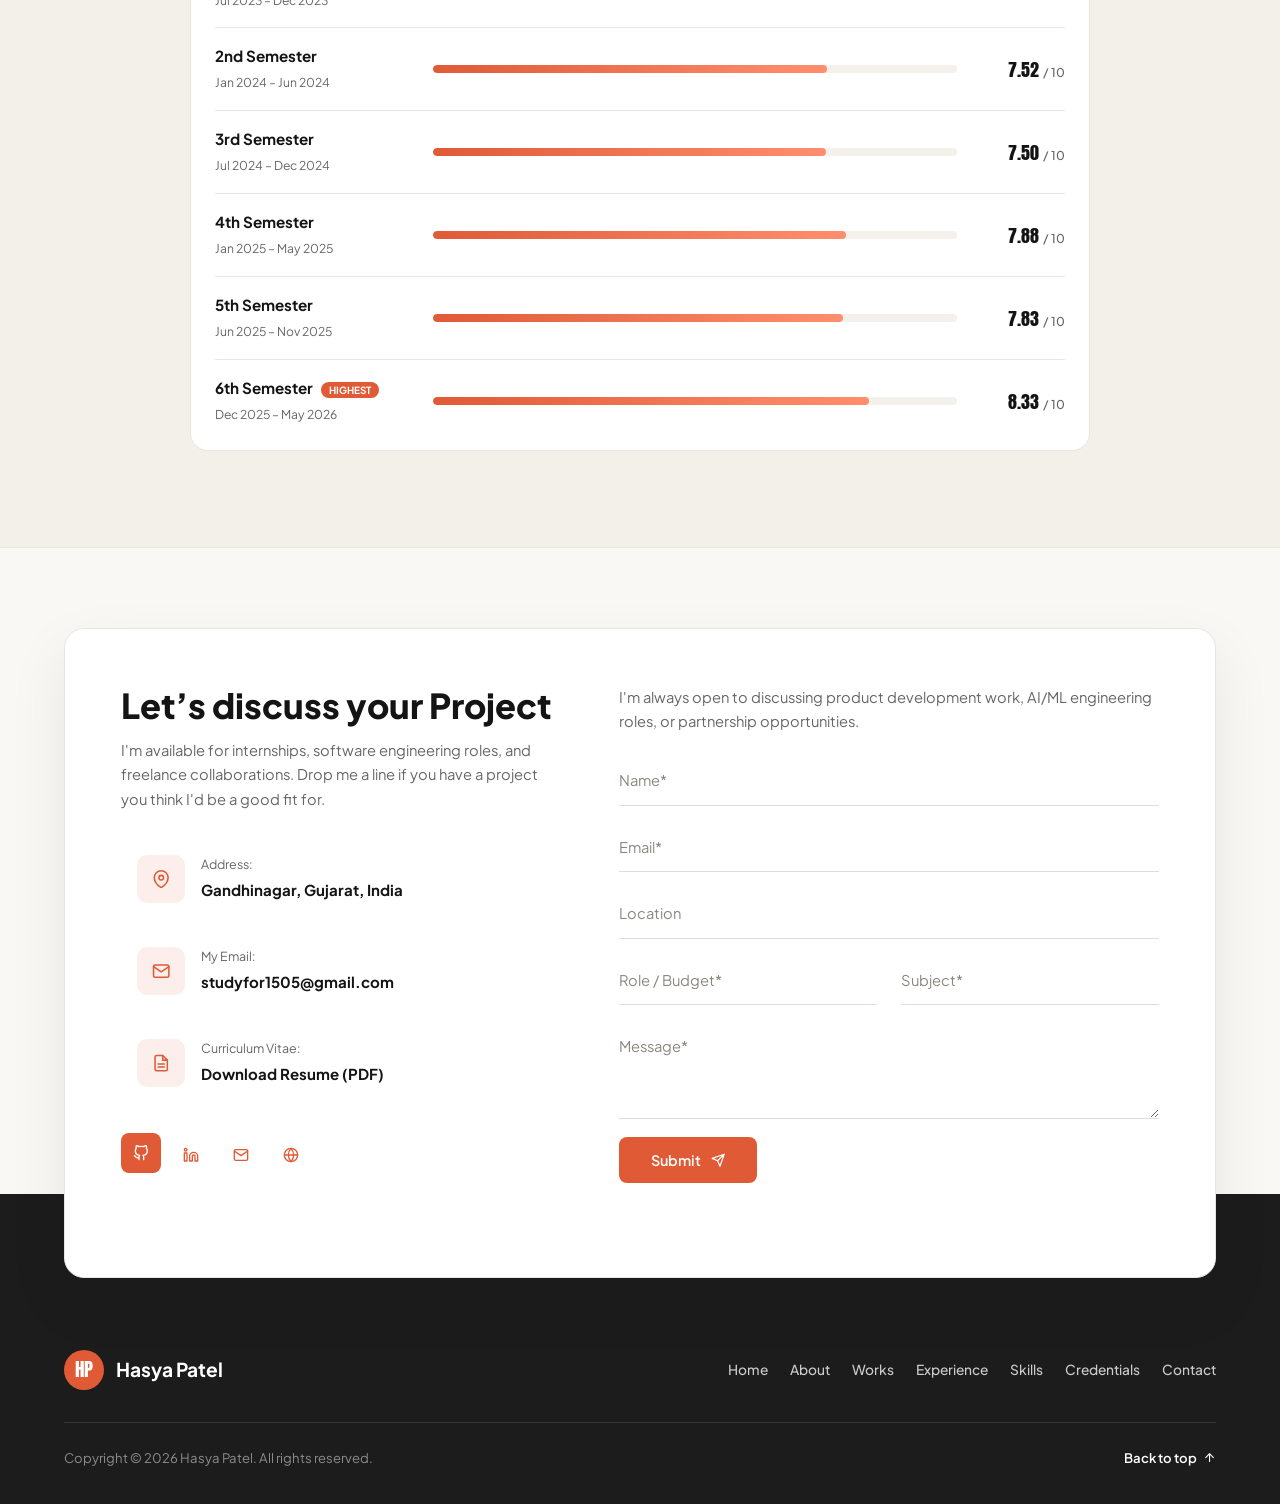
==== commit a87edab2: "Refactor dark editorial hero styles and structure Refactor styles and structure for the dark editori" ====
--- a/index.html
+++ b/index.html
@@ -253,154 +253,217 @@
 }
 .backdrop.active { opacity: 1; visibility: visible; }
 /* =========================================================
-   SECTION A: DARK EDITORIAL HERO (REFERENCE SPEC)
+   SECTION A: DARK EDITORIAL HERO (PORTIX-STYLE)
+   layer order: orb (1) < name (2) < portrait (3) < chips/badge (4+)
 ========================================================= */
 .hero-editorial {
   position: relative;
   background: #1B1B1B;
   color: #FFFFFF;
-  padding: 110px 0 0;
-  min-height: 760px;
-  display: flex;
-  flex-direction: column;
-  justify-content: flex-end;
+  padding: 74px 0 0;
+  min-height: 780px;
   overflow: hidden;
+  isolation: isolate;
+}
+.hero-editorial::before {
+  content: ''; position: absolute; inset: 0; z-index: 0; pointer-events: none;
+  background:
+    radial-gradient(900px 500px at 78% 40%, rgba(224, 90, 54, 0.14), transparent 70%),
+    radial-gradient(600px 400px at 10% 90%, rgba(24, 141, 251, 0.07), transparent 70%);
 }
 .hero-stage {
   position: relative;
+  z-index: 1;
   width: 100%;
   max-width: 1220px;
+  height: 706px;
   margin: 0 auto;
   padding: 0 24px;
-  flex: 1;
-  display: grid;
-  grid-template-columns: 1fr 1fr;
-  align-items: end;
-  min-height: 650px;
-}
-
-/* Layer 2: Left Editorial Copy */
+}
+
+/* ---------- Left copy ---------- */
 .hero-left-copy {
-  position: relative;
-  z-index: 4;
-  align-self: center;
-  padding-bottom: 155px;
+  position: absolute;
+  left: 24px;
+  top: 96px;
+  max-width: 560px;
+  z-index: 6;
 }
 .hero-eyebrow {
-  display: inline-flex;
-  align-items: center;
-  gap: 8px;
+  display: inline-flex; align-items: center; gap: 8px;
   font: 600 .72rem var(--font-sans);
-  letter-spacing: 0.16em;
-  text-transform: uppercase;
-  color: #D4D4D4;
-  margin-bottom: 16px;
+  letter-spacing: 0.16em; text-transform: uppercase;
+  color: #D4D4D4; margin-bottom: 16px;
 }
 .hero-eyebrow::before {
-  content: '';
-  width: 6px;
-  height: 6px;
-  background: var(--accent-primary);
-  display: inline-block;
+  content: ''; width: 6px; height: 6px;
+  background: var(--accent-primary); display: inline-block;
 }
 .hero-display-headline {
   font-family: var(--font-display);
   font-size: clamp(2.8rem, 5.2vw, 4.7rem);
-  font-weight: 400;
-  line-height: 0.96;
-  letter-spacing: 0.01em;
-  text-transform: uppercase;
-  margin-bottom: 22px;
+  font-weight: 400; line-height: 0.96; letter-spacing: 0.01em;
+  text-transform: uppercase; margin-bottom: 22px;
 }
 .hero-display-headline .bright { color: #FFFFFF; }
-.hero-display-headline .muted { color: #6E6E6E; }
-
+.hero-display-headline .muted  { color: #6E6E6E; }
 .hero-sub-bio {
-  color: #A3A3A3;
-  font-size: .95rem;
-  max-width: 430px;
-  line-height: 1.65;
-  margin-bottom: 24px;
-}
-.hero-quick-links {
-  display: flex;
-  align-items: center;
-  gap: 14px;
-  flex-wrap: wrap;
-}
+  color: #A3A3A3; font-size: .95rem; max-width: 430px;
+  line-height: 1.65; margin-bottom: 24px;
+}
+.hero-quick-links { display: flex; align-items: center; gap: 14px; flex-wrap: wrap; }
 .hero-status-pill {
   display: inline-flex; align-items: center; gap: 8px;
   font: 600 .68rem var(--font-mono); letter-spacing: .08em; color: #CCCCCC;
   background: rgba(255,255,255,0.06); border: 1px solid rgba(255,255,255,0.1);
   padding: 7px 14px; border-radius: var(--radius-pill);
 }
-.hero-status-pill i { width: 7px; height: 7px; border-radius: 50%; background: #22c55e; }
-
-/* Layer 3: Transparent Cutout Portrait (Sits cleanly in front of the Circle) */
-.hero-portrait-wrap {
-  position: relative;
-  z-index: 2;
-  align-self: end;
-  display: flex;
-  justify-content: center;
-  align-items: flex-end;
-  width: 100%;
+.hero-status-pill i {
+  width: 7px; height: 7px; border-radius: 50%; background: #22c55e;
+  animation: statusPulse 2s infinite;
+}
+@keyframes statusPulse {
+  0%   { box-shadow: 0 0 0 0 rgba(34,197,94,.55); }
+  70%  { box-shadow: 0 0 0 8px rgba(34,197,94,0); }
+  100% { box-shadow: 0 0 0 0 rgba(34,197,94,0); }
+}
+
+/* ---------- Visual stack: orb + portrait + badge ---------- */
+.hero-visual {
+  position: absolute;
+  right: 40px;
+  bottom: 0;
+  width: 560px;
   height: 100%;
-}
+  z-index: 3;
+  animation: heroRise .9s var(--ease) both;
+}
+@keyframes heroRise {
+  from { opacity: 0; transform: translateY(40px); }
+  to   { opacity: 1; transform: none; }
+}
+
+/* Terracotta gradient circle */
+.hero-orb {
+  position: absolute;
+  top: 70px; left: 50%;
+  width: 450px; height: 450px;
+  margin-left: -225px;
+  border-radius: 50%;
+  z-index: 1;
+  background: radial-gradient(circle at 50% 45%, rgba(224, 90, 54, 0.28) 0%, rgba(224, 90, 54, 0.08) 55%, transparent 75%);
+  box-shadow: none;
+  animation: orbFloat 7s ease-in-out infinite;
+}
+
+/* Keep your portrait 100% solid, natural, and sharp */
 .hero-portrait-img {
-  width: min(100%, 510px);
-  height: 620px;
-  object-fit: cover;
-  object-position: center 12%;
-  border-radius: 0;
-  filter: contrast(1.04) saturate(1.03);
-}
-
-/* Layer 5: Full-Bleed Bottom Baseline Name Watermark (Overlaps Lower Shirt) */
+  position: absolute;
+  bottom: 0; left: 50%;
+  transform: translateX(-50%);
+  height: 610px; width: auto; max-width: none;
+  z-index: 4; /* Above both the orb (1) and the name watermark (2) */
+  object-fit: contain;
+  mix-blend-mode: normal !important;
+  opacity: 1 !important;
+  filter: drop-shadow(0 18px 32px rgba(0, 0, 0, 0.55));
+}
+.hero-orb::after {
+  content: ''; position: absolute; inset: -22px; border-radius: 50%;
+  border: 1px dashed rgba(224, 90, 54, 0.4);
+  animation: ringSpin 40s linear infinite;
+}
+@keyframes orbFloat {
+  0%, 100% { transform: translateY(0); }
+  50%      { transform: translateY(-12px); }
+}
+@keyframes ringSpin { to { transform: rotate(360deg); } }
+
+/* Floating glass chips */
+.hero-chip {
+  position: absolute; z-index: 5;
+  display: inline-flex; align-items: center; gap: 8px;
+  padding: 9px 14px; border-radius: var(--radius-pill);
+  background: rgba(255,255,255,0.1);
+  border: 1px solid rgba(255,255,255,0.18);
+  backdrop-filter: blur(10px); -webkit-backdrop-filter: blur(10px);
+  font: 600 .68rem var(--font-mono); letter-spacing: .08em; color: #FFFFFF;
+  box-shadow: 0 10px 30px rgba(0,0,0,.3);
+  animation: chipFloat 5s ease-in-out infinite;
+}
+.hero-chip b { color: #FF8E6E; font-weight: 600; }
+.hero-chip.c1 { top: 120px; right: -10px; }
+.hero-chip.c2 { top: 300px; left: -26px; animation-delay: -2.5s; }
+@keyframes chipFloat {
+  0%, 100% { transform: translateY(0); }
+  50%      { transform: translateY(-9px); }
+}
+
+/* "HIRE ME NOW" circle badge */
+.hire-circle-badge {
+  position: absolute; z-index: 6;
+  left: -30px; bottom: 74px;
+  width: 112px; height: 112px; border-radius: 50%;
+  background: var(--accent-primary); color: #FFFFFF;
+  display: flex; align-items: center; justify-content: center; text-align: center;
+  font: 800 .72rem var(--font-sans); letter-spacing: .06em; line-height: 1.25;
+  text-decoration: none; text-transform: uppercase;
+  box-shadow: 0 14px 34px rgba(224, 90, 54, 0.45);
+  transition: transform .3s var(--ease), background .25s;
+}
+.hire-circle-badge::before {
+  content: ''; position: absolute; inset: -9px; border-radius: 50%;
+  border: 1.5px solid rgba(224, 90, 54, 0.55);
+  animation: badgePulse 2.2s ease-out infinite;
+}
+.hire-circle-badge:hover { background: var(--accent-primary-hover); transform: scale(1.08) rotate(-6deg); }
+@keyframes badgePulse {
+  0%   { transform: scale(.9); opacity: 1; }
+  100% { transform: scale(1.3); opacity: 0; }
+}
+
+/* Giant name: BEHIND the portrait, like the reference */
 .hero-name-watermark {
   position: absolute;
-  left: 0;
-  right: 0;
-  bottom: -14px;
-  z-index: 3;
+  left: 0; right: 0; bottom: -14px;
+  z-index: 2;
   text-align: center;
   font-family: var(--font-display);
   font-size: clamp(4.5rem, 13.8vw, 12.6rem);
-  font-weight: 400;
-  line-height: 0.84;
-  letter-spacing: 0.02em;
-  text-transform: uppercase;
-  color: #FFFFFF;
-  white-space: nowrap;
-  pointer-events: none;
-  user-select: none;
+  font-weight: 400; line-height: 0.84; letter-spacing: 0.02em;
+  text-transform: uppercase; color: #FFFFFF;
+  white-space: nowrap; pointer-events: none; user-select: none;
+}
+
+/* ---------- Hero responsive (#home prefix beats older rules lower in the file) ---------- */
+@media (max-width: 1100px) {
+  #home .hero-visual { right: 0; width: 500px; }
+  #home .hero-orb { width: 400px; height: 400px; margin-left: -200px; }
+  #home .hero-portrait-img { height: 560px; }
+}
+@media (max-width: 900px) {
+  #home .hero-chip { display: none; }
+  #home .hero-left-copy { max-width: 420px; }
 }
 @media (max-width: 768px) {
   .nav-links, .split-cta { display: none; }
   .hamburger { display: inline-flex; }
-  .hero-editorial { padding-top: 96px; min-height: auto; }
-  .hero-stage { grid-template-columns: 1fr; min-height: auto; text-align: left; }
-
-  /* Disable background circle & any animation in mobile mode */
-  .hero-orb {
-    display: none !important;
-    animation: none !important;
-    transition: none !important;
+  #home.hero-editorial { padding-top: 96px; min-height: auto; }
+  #home .hero-stage { height: auto; display: flex; flex-direction: column; }
+  #home .hero-left-copy { position: relative; left: auto; top: auto; max-width: none; padding-bottom: 12px; }
+  #home .hero-visual {
+    position: relative; right: auto; bottom: auto;
+    width: 100%; height: 440px; animation: none;
   }
-
-  .hero-left-copy { padding-bottom: 20px; }
-  .hero-portrait-wrap { justify-content: center; }
-  .hero-portrait-img {
-    height: 430px;
-    width: 100%;
-    max-width: 390px;
-    object-fit: cover;
-    object-position: center 12%;
-  }
-  .hire-circle-badge { width: 86px; height: 86px; font-size: .62rem; left: 16px; bottom: 54px; }
-  .hero-name-watermark { font-size: clamp(3.3rem, 14.5vw, 5.4rem); bottom: -4px; }
-}  
-  
+  /* circle + all hero animation off on mobile */
+  #home .hero-orb { display: none !important; animation: none !important; }
+  #home .hero-chip { display: none !important; }
+  #home .hero-portrait-img { height: 430px; }
+  #home .hire-circle-badge { width: 84px; height: 84px; font-size: .6rem; left: 8px; bottom: 56px; }
+  #home .hire-circle-badge::before { animation: none; }
+  #home .hero-name-watermark { font-size: clamp(3.3rem, 14.5vw, 5.4rem); bottom: -4px; }
+}
+
   /* =========================================================
    ABOUT OVERLAP CARD (PICTO HARMONIZATION)
 ========================================================= */
@@ -1078,10 +1141,8 @@
 ========================================================= -->
 <section class="hero-editorial" id="home">
   <div class="hero-stage">
-    <!-- Layer 1: Terracotta Radial Glow -->
-    <div class="hero-orb" aria-hidden="true"></div>
-
-    <!-- Layer 2: Left Editorial Copy -->
+
+    <!-- Left editorial copy -->
     <div class="hero-left-copy reveal">
       <span class="hero-eyebrow">AI/ML &amp; FULL-STACK ENGINEER</span>
       <h1 class="hero-display-headline">
@@ -1097,22 +1158,28 @@
       </div>
     </div>
 
-    <!-- Layer 3: Portrait + Floating Circular Badge -->
-    <div class="hero-portrait-wrap reveal">
+    <!-- Orb + portrait + chips + badge -->
+    <div class="hero-visual">
+      <div class="hero-orb" aria-hidden="true"></div>
+
       <img
+        id="heroPortraitImg"
         class="hero-portrait-img"
         src="hasya-portrait.webp"
-        onerror="this.onerror=null;this.src='hasya-protrait.png'"
+        onerror="this.onerror=function(){this.onerror=null;this.src='hasya-protrait.png'};this.src='hasya-portrait.png'"
         alt="Portrait of Hasya Patel"
         width="440"
-        height="560"
+        height="570"
         fetchpriority="high"
       >
+      <!-- <span class="hero-chip c1" aria-hidden="true"><b>●</b> RAG · LANGCHAIN</span>
+      <span class="hero-chip c2" aria-hidden="true"><b>●</b> PYTHON · FASTAPI</span> -->
+
       <!-- <a href="#contact" class="hire-circle-badge">HIRE ME<br>NOW</a> -->
     </div>
   </div>
 
-  <!-- Full-Bleed Giant Name Watermark -->
+  <!-- Giant name, behind the portrait -->
   <div class="hero-name-watermark" aria-hidden="true">HASYA PATEL</div>
 </section>
 
@@ -1826,25 +1893,39 @@
     statusEl.textContent = 'Something went wrong. Please email me directly at studyfor1505@gmail.com.';
   } finally { submitBtn.disabled = false; submitBtn.innerHTML = label; }
 });
-  /* Remove flat dark studio background from portrait so terracotta orb shows behind cleanly */
+/* ===== Hero portrait: remove flat dark studio background ===== */
 (() => {
   const img = document.getElementById('heroPortraitImg');
   if (!img) return;
 
+  const THRESHOLD = 16;   // raise (e.g. 22) if dark edges remain, lower (e.g. 11) if hair gets eaten
+  const MAX_H = 1300;     // downscale for speed
+
   const makeCutout = () => {
     if (!img.naturalWidth || img.dataset.cutoutDone) return;
+    img.dataset.cutoutDone = '1';
+
+    const scale = Math.min(1, MAX_H / img.naturalHeight);
+    const w = Math.round(img.naturalWidth * scale);
+    const h = Math.round(img.naturalHeight * scale);
     const canvas = document.createElement('canvas');
+    canvas.width = w; canvas.height = h;
     const ctx = canvas.getContext('2d', { willReadFrequently: true });
-    const w = canvas.width = img.naturalWidth;
-    const h = canvas.height = img.naturalHeight;
 
     try {
-      ctx.drawImage(img, 0, 0);
+      ctx.drawImage(img, 0, 0, w, h);
       const frame = ctx.getImageData(0, 0, w, h);
       const d = frame.data;
 
-      // Sample top-left corner background RGB
-      const bgR = d[0], bgG = d[1], bgB = d[2];
+      // Already transparent? Nothing to do.
+      if (d[3] < 250 && d[(w - 1) * 4 + 3] < 250) return;
+
+      // Average the 4 corners as the background colour
+      const corners = [0, (w - 1), (h - 1) * w, (h - 1) * w + (w - 1)];
+      let bgR = 0, bgG = 0, bgB = 0;
+      corners.forEach(i => { bgR += d[i * 4]; bgG += d[i * 4 + 1]; bgB += d[i * 4 + 2]; });
+      bgR /= 4; bgG /= 4; bgB /= 4;
+
       const visited = new Uint8Array(w * h);
       const queue = new Int32Array(w * h);
       let head = 0, tail = 0;
@@ -1853,55 +1934,43 @@
         const idx = y * w + x;
         if (visited[idx]) return;
         const p = idx * 4;
-        const dist = Math.hypot(d[p] - bgR, d[p + 1] - bgG, d[p + 2] - bgB);
-        if (dist < 26) {
-          visited[idx] = 1;
-          queue[tail++] = idx;
+        if (Math.hypot(d[p] - bgR, d[p + 1] - bgG, d[p + 2] - bgB) < THRESHOLD) {
+          visited[idx] = 1; queue[tail++] = idx;
         }
       };
 
-      // Seed flood-fill from outer border pixels (protects dark hair/eyes inside)
+      // Flood-fill from the outer border only (protects dark hair/eyes inside)
       for (let x = 0; x < w; x++) { push(x, 0); push(x, h - 1); }
       for (let y = 0; y < h; y++) { push(0, y); push(w - 1, y); }
-
       while (head < tail) {
         const idx = queue[head++];
-        const x = idx % w;
-        const y = (idx - x) / w;
+        const x = idx % w, y = (idx - x) / w;
         if (x > 0) push(x - 1, y);
         if (x < w - 1) push(x + 1, y);
         if (y > 0) push(x, y - 1);
         if (y < h - 1) push(x, y + 1);
       }
 
-      // Apply transparent alpha with soft 1px edge feathering
+      // Transparent background + soft feathered edge
       for (let i = 0; i < w * h; i++) {
-        if (visited[i]) {
-          d[i * 4 + 3] = 0;
-        } else {
-          const x = i % w, y = (i - x) / w;
-          if (
-            (x > 0 && visited[i - 1]) ||
-            (x < w - 1 && visited[i + 1]) ||
-            (y > 0 && visited[i - w]) ||
-            (y < h - 1 && visited[i + w])
-          ) {
-            d[i * 4 + 3] = 150;
-          }
+        if (visited[i]) { d[i * 4 + 3] = 0; continue; }
+        const x = i % w, y = (i - x) / w;
+        if ((x > 0 && visited[i - 1]) || (x < w - 1 && visited[i + 1]) ||
+            (y > 0 && visited[i - w]) || (y < h - 1 && visited[i + w])) {
+          d[i * 4 + 3] = 140;
         }
       }
 
       ctx.putImageData(frame, 0, 0);
-      img.dataset.cutoutDone = '1';
-      img.src = canvas.toDataURL('image/png');
+      canvas.toBlob(blob => { if (blob) img.src = URL.createObjectURL(blob); }, 'image/png');
     } catch (err) {
-      // Fallback if opened via local file:// without a local server
+      // file:// blocks canvas: dark bg blends with hero, circle stays visible behind
       img.style.mixBlendMode = 'lighten';
     }
   };
 
+  img.addEventListener('load', makeCutout);
   if (img.complete) makeCutout();
-  else img.addEventListener('load', makeCutout, { once: true });
 })();
 </script>
 </body>
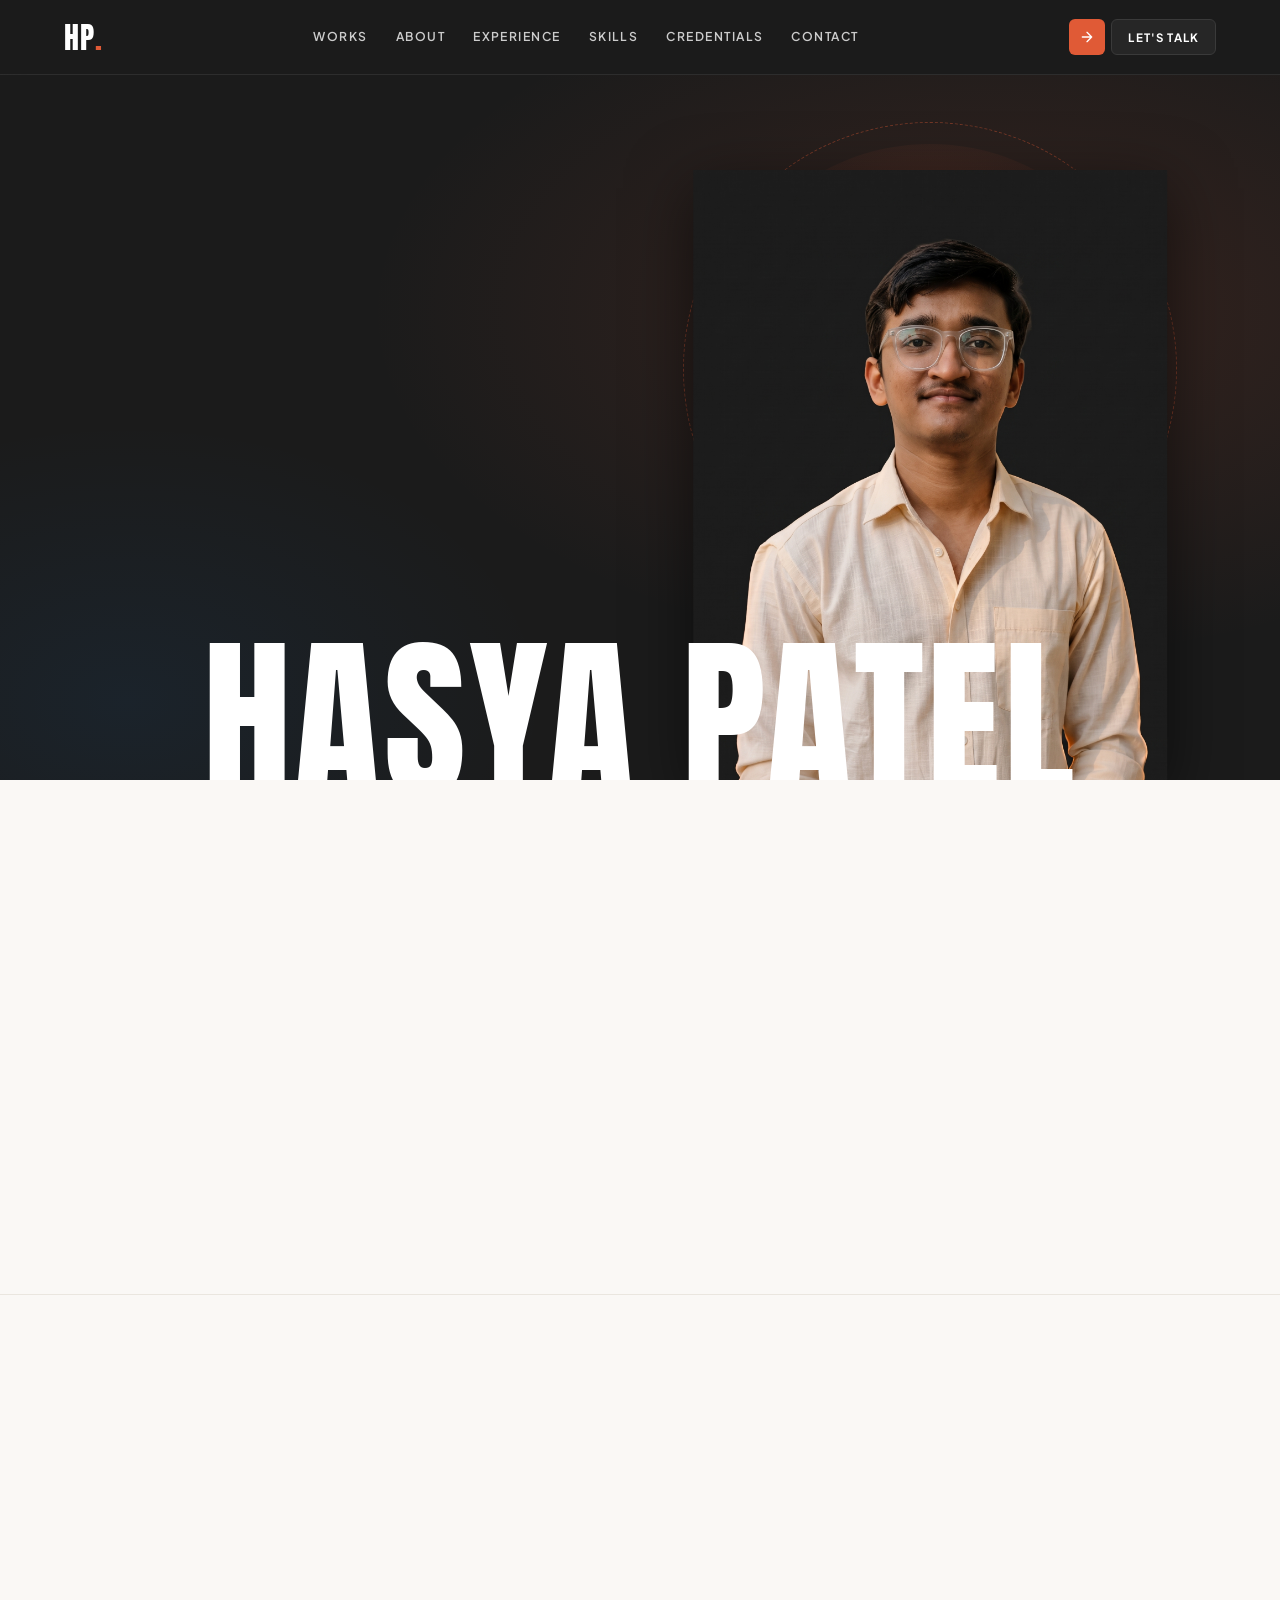
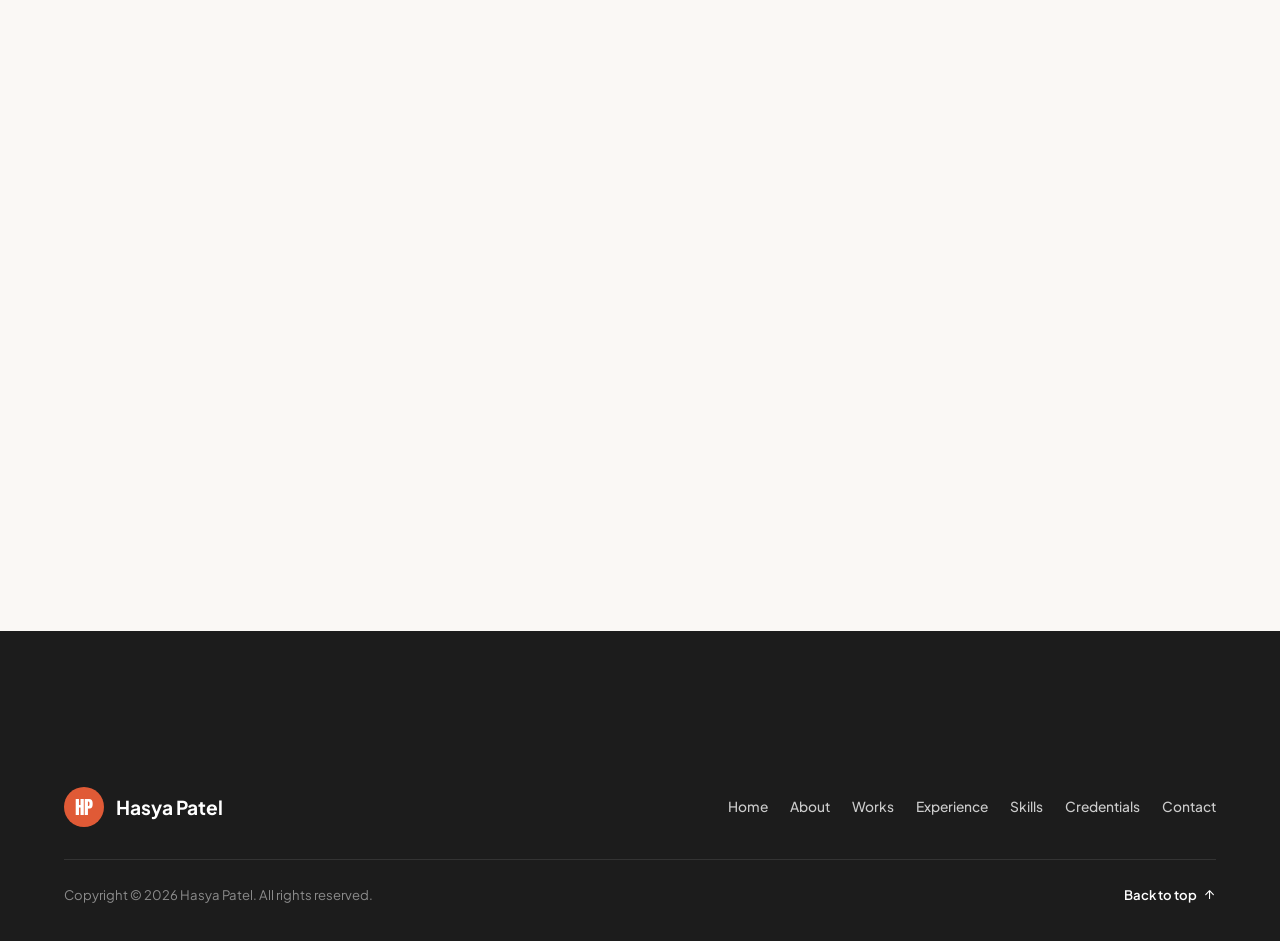
==== commit a950e19b: "Add new AI projects to index.html" ====
--- a/index.html
+++ b/index.html
@@ -1558,6 +1558,16 @@
     overview:'Agricultural AI decision tool recommending optimal crops from regional soil chemistry, nitrogen levels and moisture datasets.',
     image:'https://images.unsplash.com/photo-1586771107445-d3ca888129ff?auto=format&fit=crop&w=1200&q=80', repo:'https://github.com/Hasya1505/Krishimitra', live:'',
     icons:[D('python'),D('react'),D('fastapi'),SK] },
+  { id:'youtube-ai-studio', domain:'ml', featured:true, title:'YouTube AI Studio', category:'Generative AI & RAG', tag:'Python · LangChain · FAISS · Groq & Gemini',
+    summary:'AI video intelligence studio that extracts YouTube transcripts for structured summaries and interactive RAG-based Q&A.',
+    overview:'End-to-end YouTube transcript analyzer powered by Python, LangChain (LCEL), and FAISS vector indexing with multi-provider LLM routing (Groq, Gemini, Mistral AI) for automated summarization and context-grounded video Q&A.',
+    image:'https://images.unsplash.com/photo-1611162616475-46b635cb6868?auto=format&fit=crop&w=1200&q=80', repo:'https://github.com/Hasya1505/youtube-ai-studio', live:'',
+    icons:[D('python'),AI_ICONS.langchain,AI_ICONS.rag,AI_ICONS.vectordb] },
+  { id:'tone-forge-ai', domain:'ml', featured:true, title:'ToneForge AI', category:'Generative AI & LLMs', tag:'Python · LangChain · Groq & Gemini APIs',
+    summary:'Multi-platform AI writing assistant with custom tone presets and scenario boilerplates for Emails, LinkedIn, and Twitter/X.',
+    overview:'Full-stack generative writing studio featuring dedicated generators for professional emails, LinkedIn posts, and Twitter/X threads, engineered with LangChain (LCEL), prompt boilerplates, and multi-model fallback across Groq and Gemini APIs.',
+    image:'https://images.unsplash.com/photo-1455390582262-044cdead277a?auto=format&fit=crop&w=1200&q=80', repo:'https://github.com/Hasya1505/Tone-forge-AI', live:'',
+    icons:[D('python'),AI_ICONS.genai,AI_ICONS.langchain,AI_ICONS.prompt] },
   { id:'netflix-content-eda', domain:'analytics', featured:true, title:'Netflix Content EDA', category:'Data Analysis', tag:'Catalog · Genre · Region',
     summary:'Content distribution across release timelines, genres and regional catalogs, using heatmaps and trend charts.',
     overview:'Exploratory analysis of Netflix title releases, catalog shifts, country-specific trends and runtime patterns over recent decades.',
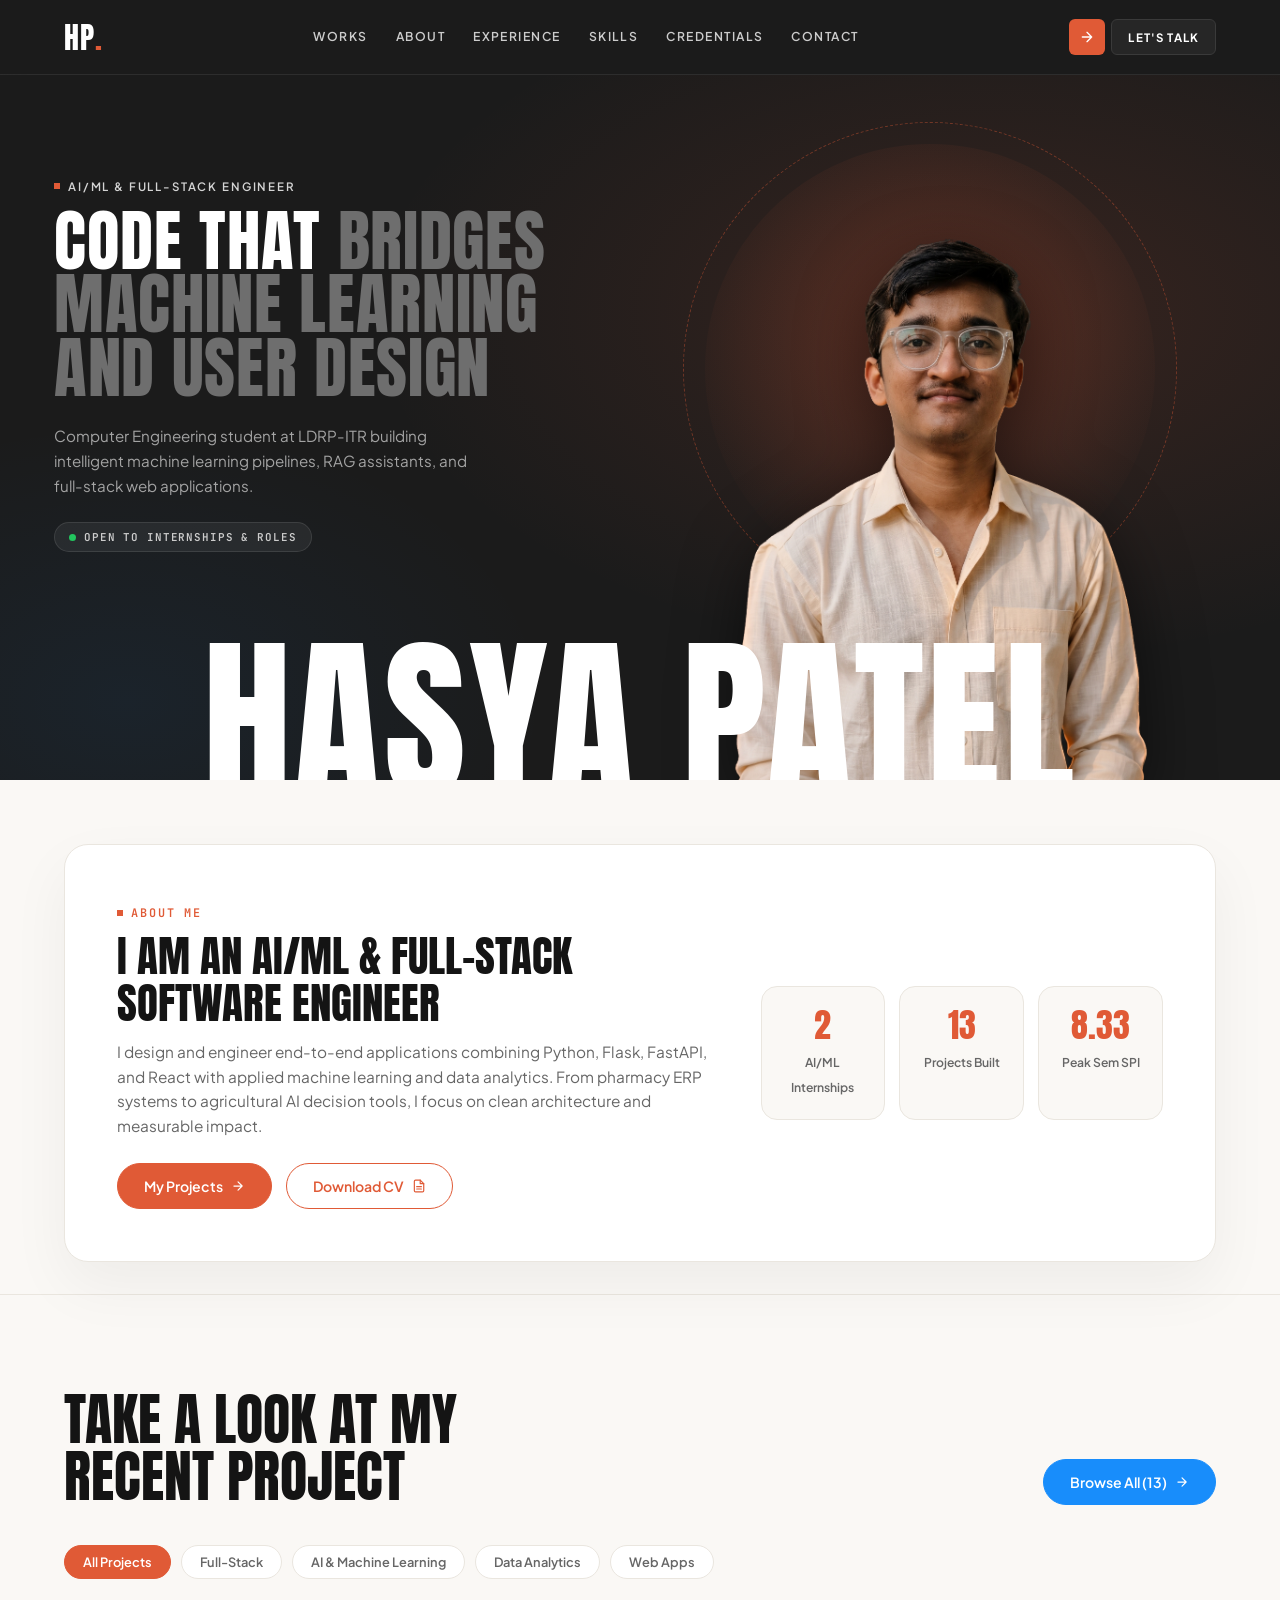
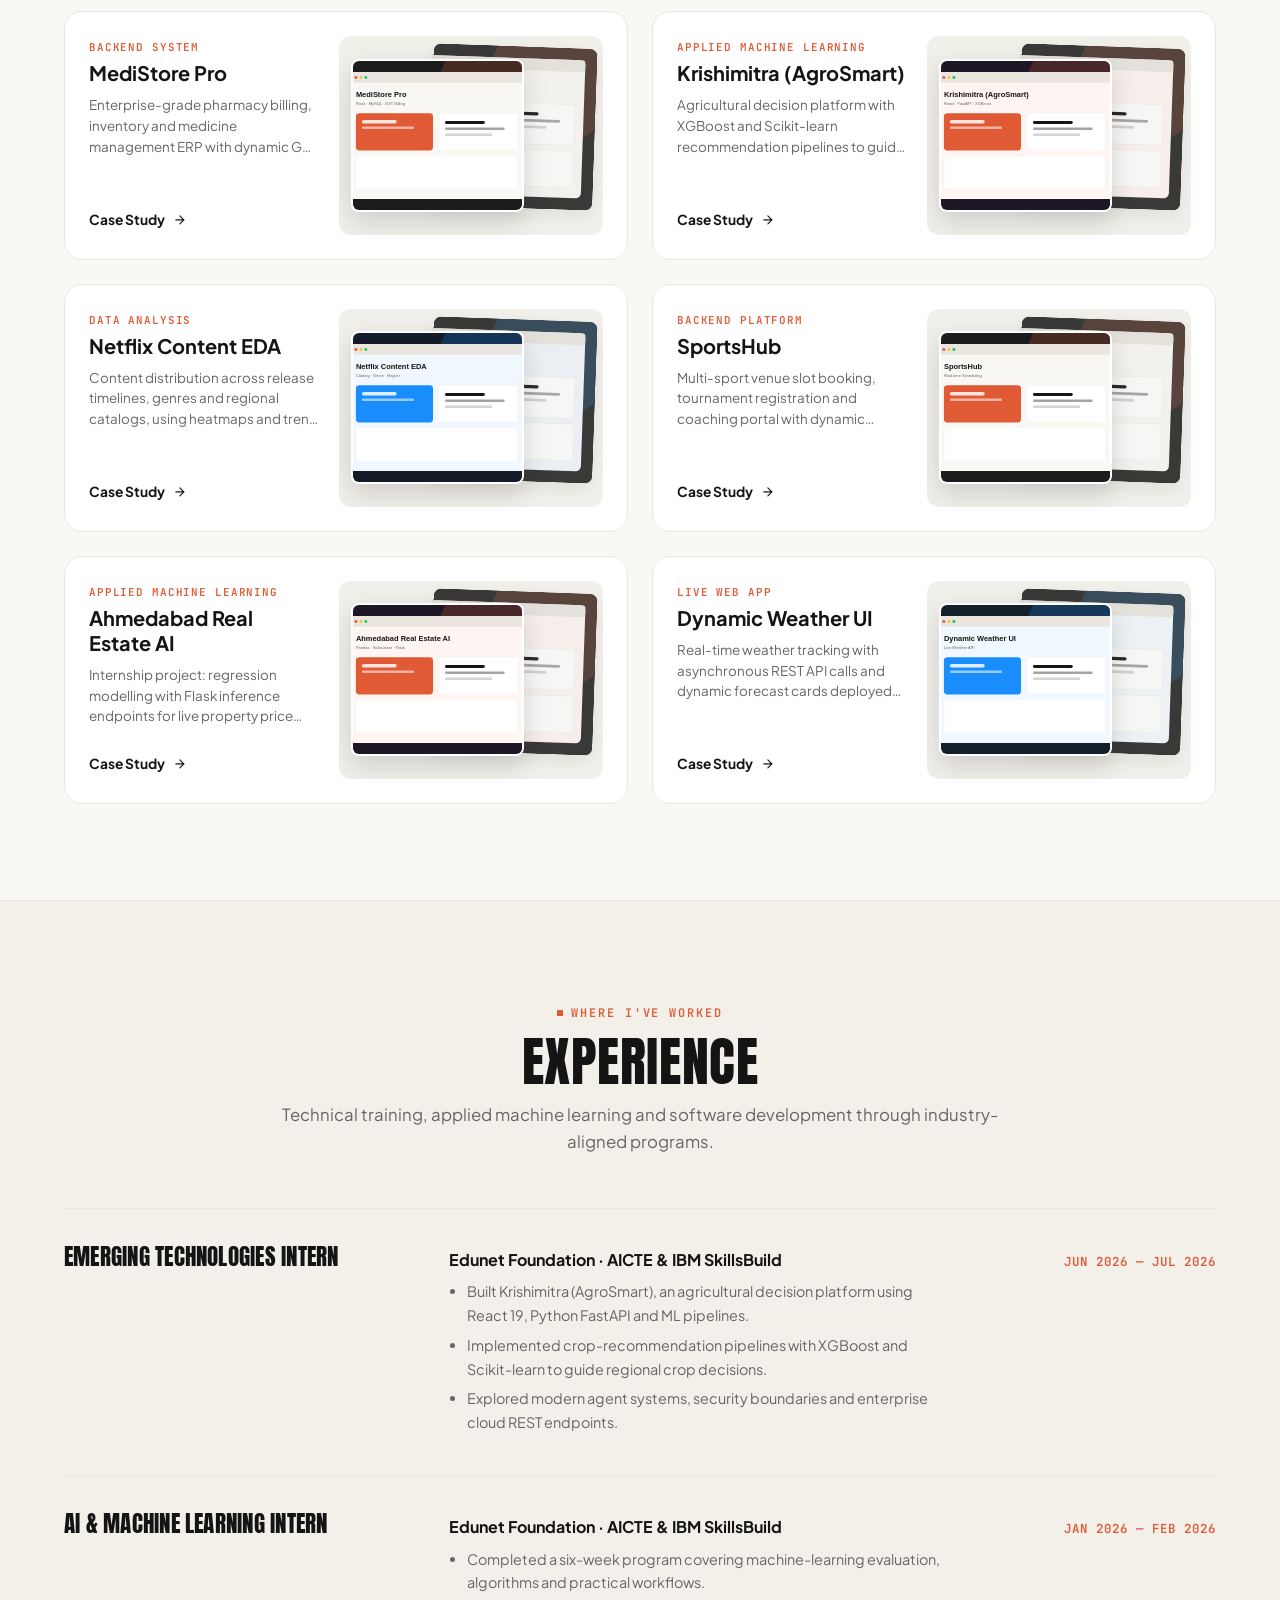
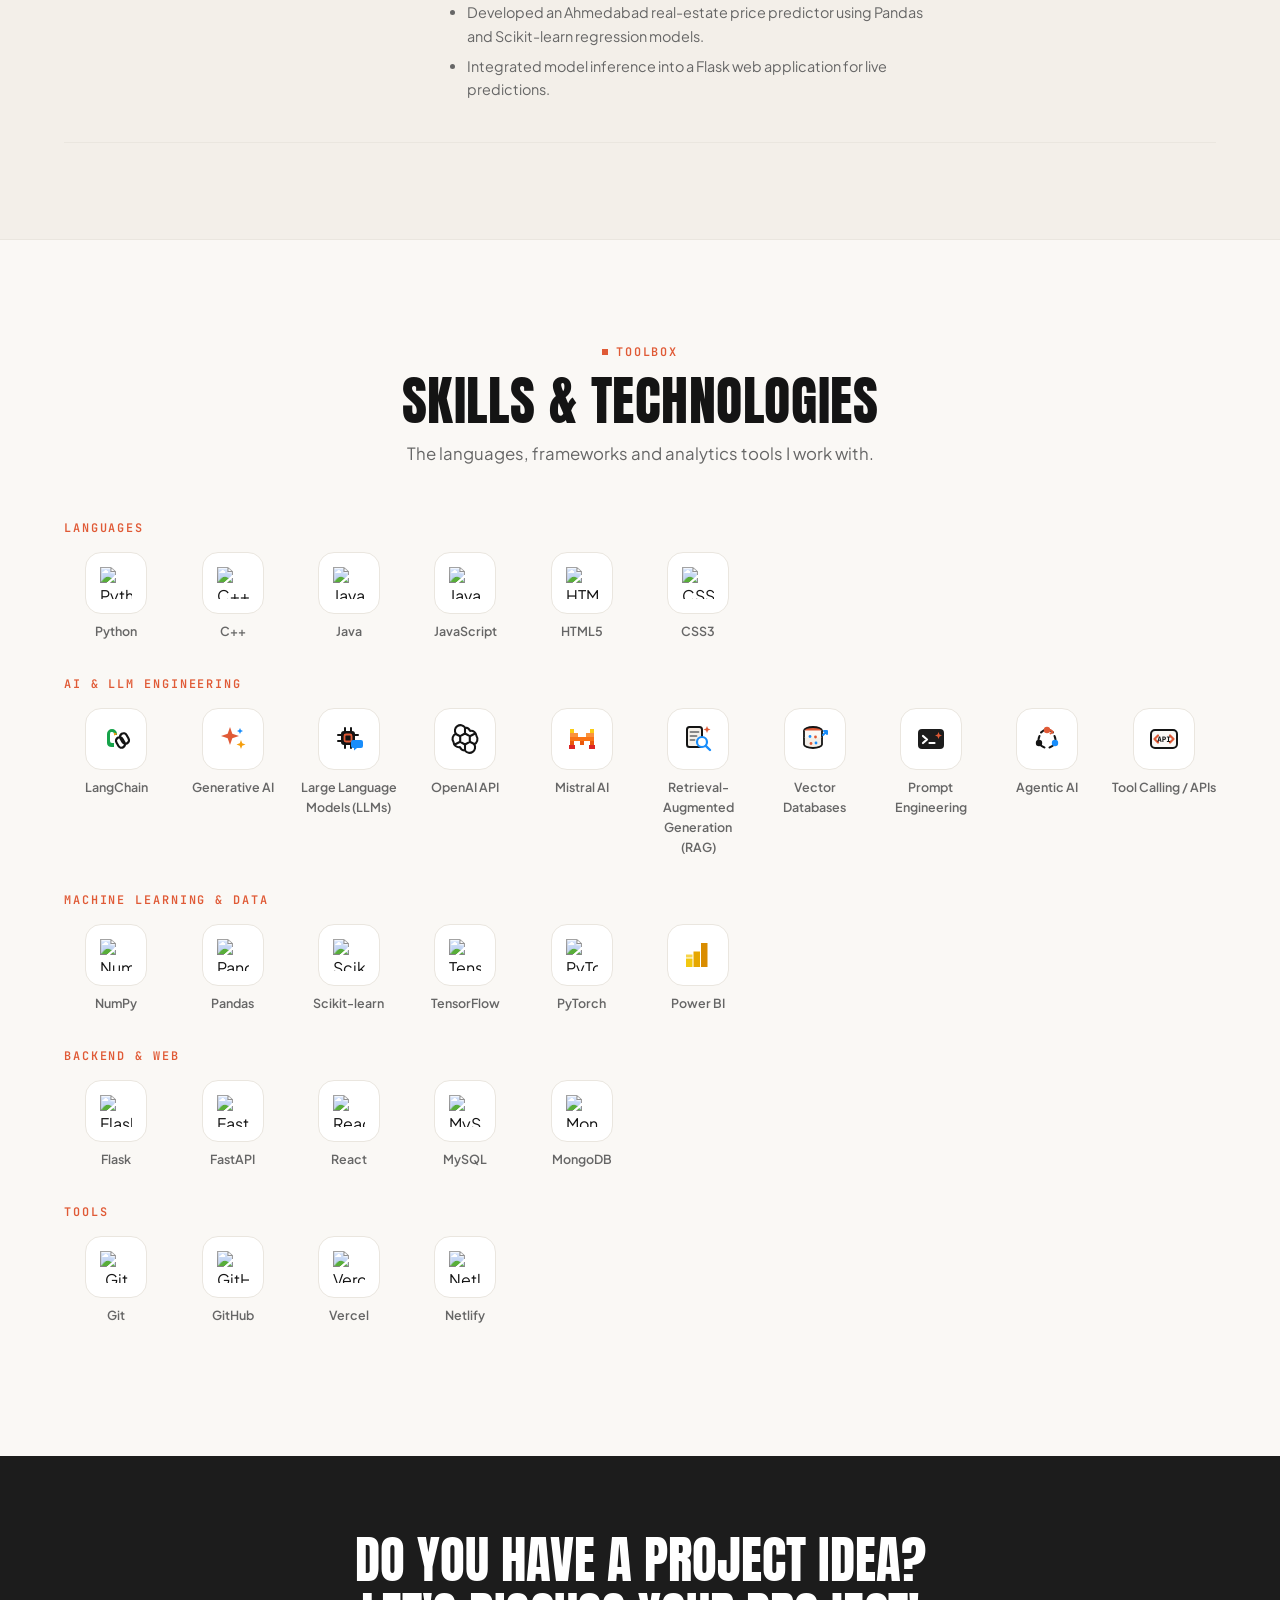
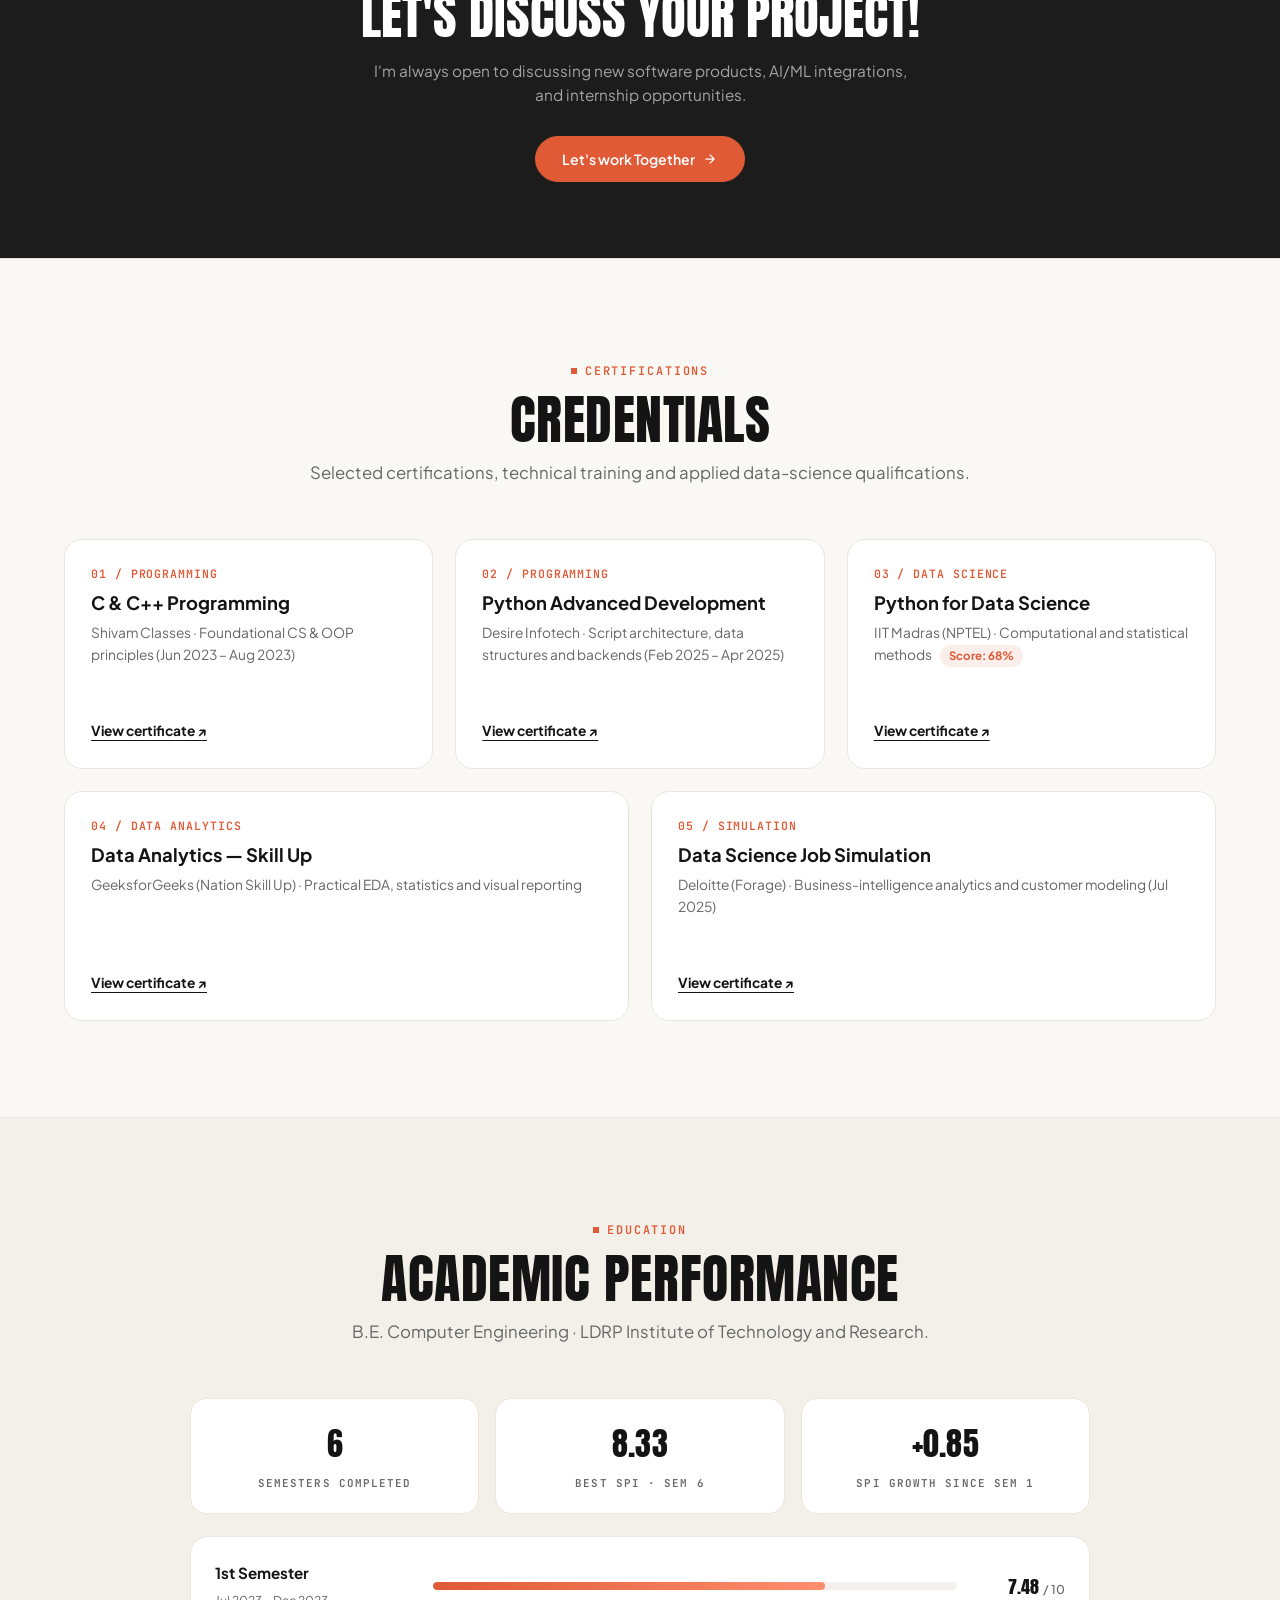
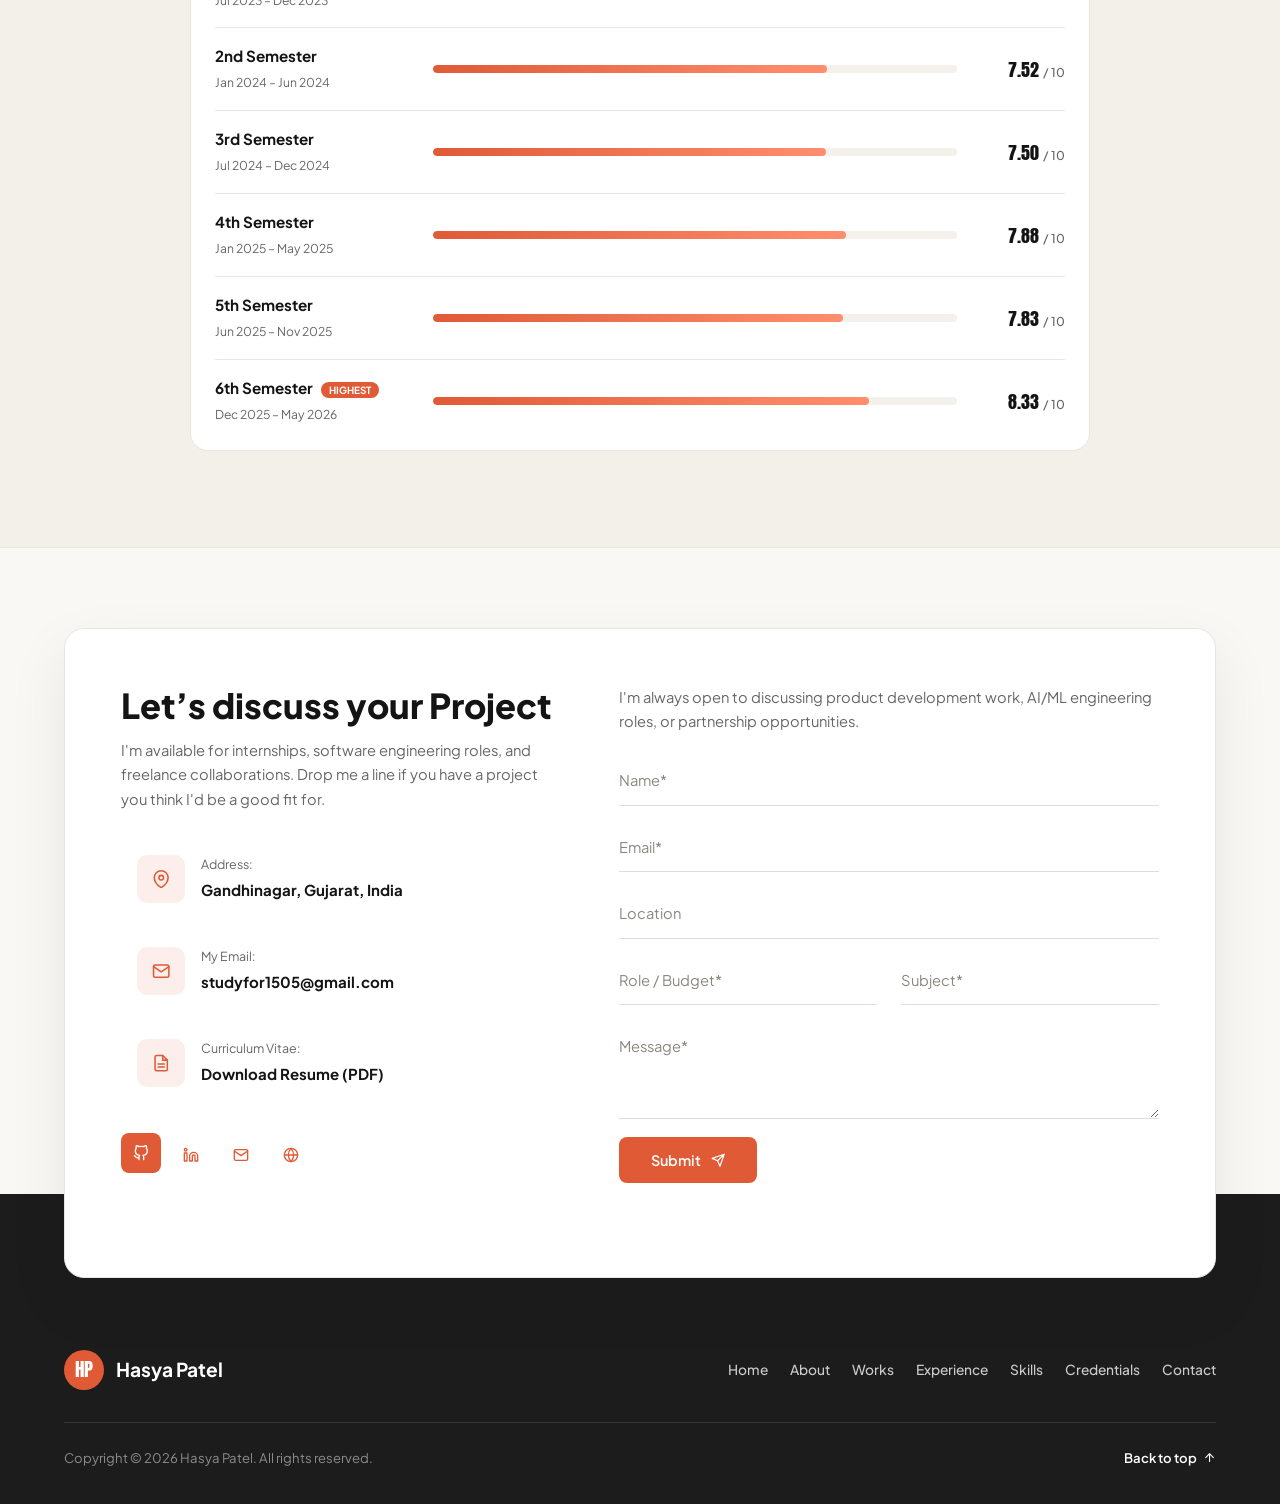
==== commit daaa82de: "Remove AI project entries from index.html Removed several AI project entries from the index.html fil" ====
--- a/index.html
+++ b/index.html
@@ -1558,16 +1558,6 @@
     overview:'Agricultural AI decision tool recommending optimal crops from regional soil chemistry, nitrogen levels and moisture datasets.',
     image:'https://images.unsplash.com/photo-1586771107445-d3ca888129ff?auto=format&fit=crop&w=1200&q=80', repo:'https://github.com/Hasya1505/Krishimitra', live:'',
     icons:[D('python'),D('react'),D('fastapi'),SK] },
-  { id:'youtube-ai-studio', domain:'ml', featured:true, title:'YouTube AI Studio', category:'Generative AI & RAG', tag:'Python · LangChain · FAISS · Groq & Gemini',
-    summary:'AI video intelligence studio that extracts YouTube transcripts for structured summaries and interactive RAG-based Q&A.',
-    overview:'End-to-end YouTube transcript analyzer powered by Python, LangChain (LCEL), and FAISS vector indexing with multi-provider LLM routing (Groq, Gemini, Mistral AI) for automated summarization and context-grounded video Q&A.',
-    image:'https://images.unsplash.com/photo-1611162616475-46b635cb6868?auto=format&fit=crop&w=1200&q=80', repo:'https://github.com/Hasya1505/youtube-ai-studio', live:'',
-    icons:[D('python'),AI_ICONS.langchain,AI_ICONS.rag,AI_ICONS.vectordb] },
-  { id:'tone-forge-ai', domain:'ml', featured:true, title:'ToneForge AI', category:'Generative AI & LLMs', tag:'Python · LangChain · Groq & Gemini APIs',
-    summary:'Multi-platform AI writing assistant with custom tone presets and scenario boilerplates for Emails, LinkedIn, and Twitter/X.',
-    overview:'Full-stack generative writing studio featuring dedicated generators for professional emails, LinkedIn posts, and Twitter/X threads, engineered with LangChain (LCEL), prompt boilerplates, and multi-model fallback across Groq and Gemini APIs.',
-    image:'https://images.unsplash.com/photo-1455390582262-044cdead277a?auto=format&fit=crop&w=1200&q=80', repo:'https://github.com/Hasya1505/Tone-forge-AI', live:'',
-    icons:[D('python'),AI_ICONS.genai,AI_ICONS.langchain,AI_ICONS.prompt] },
   { id:'netflix-content-eda', domain:'analytics', featured:true, title:'Netflix Content EDA', category:'Data Analysis', tag:'Catalog · Genre · Region',
     summary:'Content distribution across release timelines, genres and regional catalogs, using heatmaps and trend charts.',
     overview:'Exploratory analysis of Netflix title releases, catalog shifts, country-specific trends and runtime patterns over recent decades.',
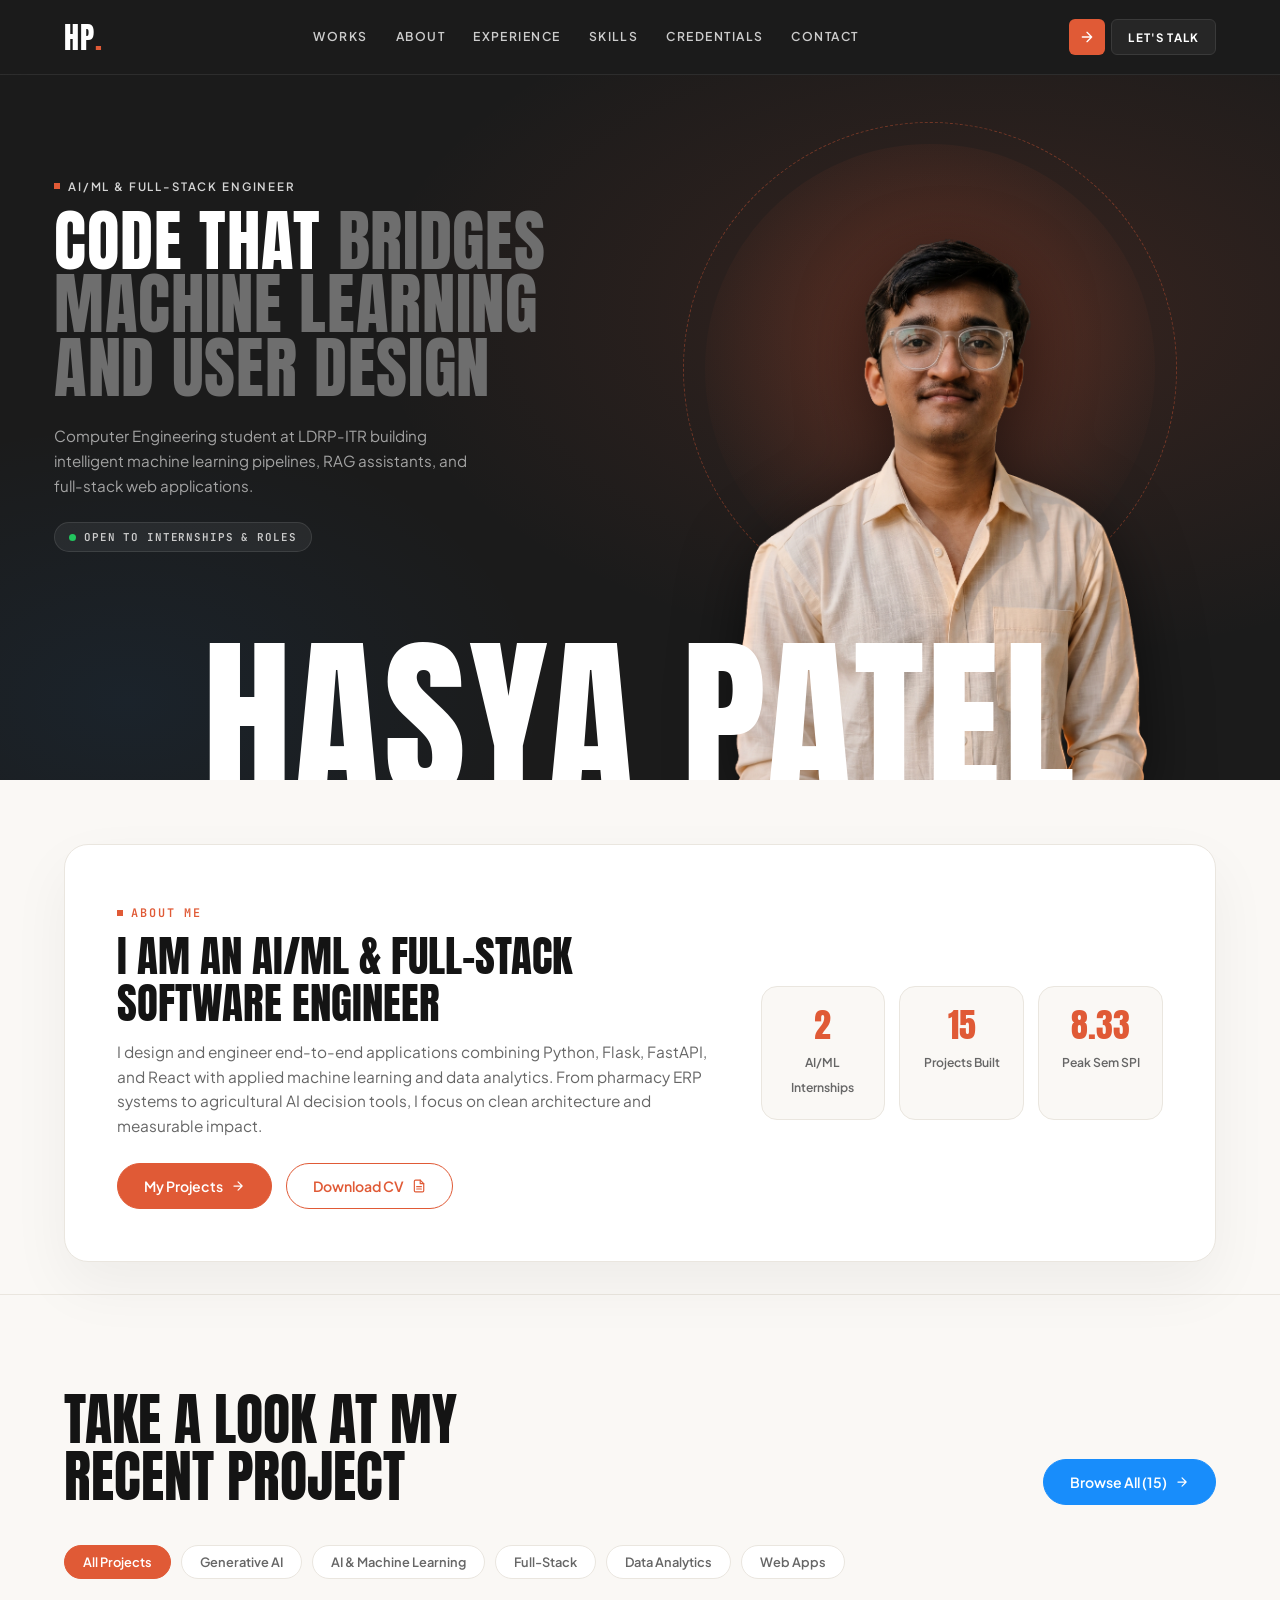
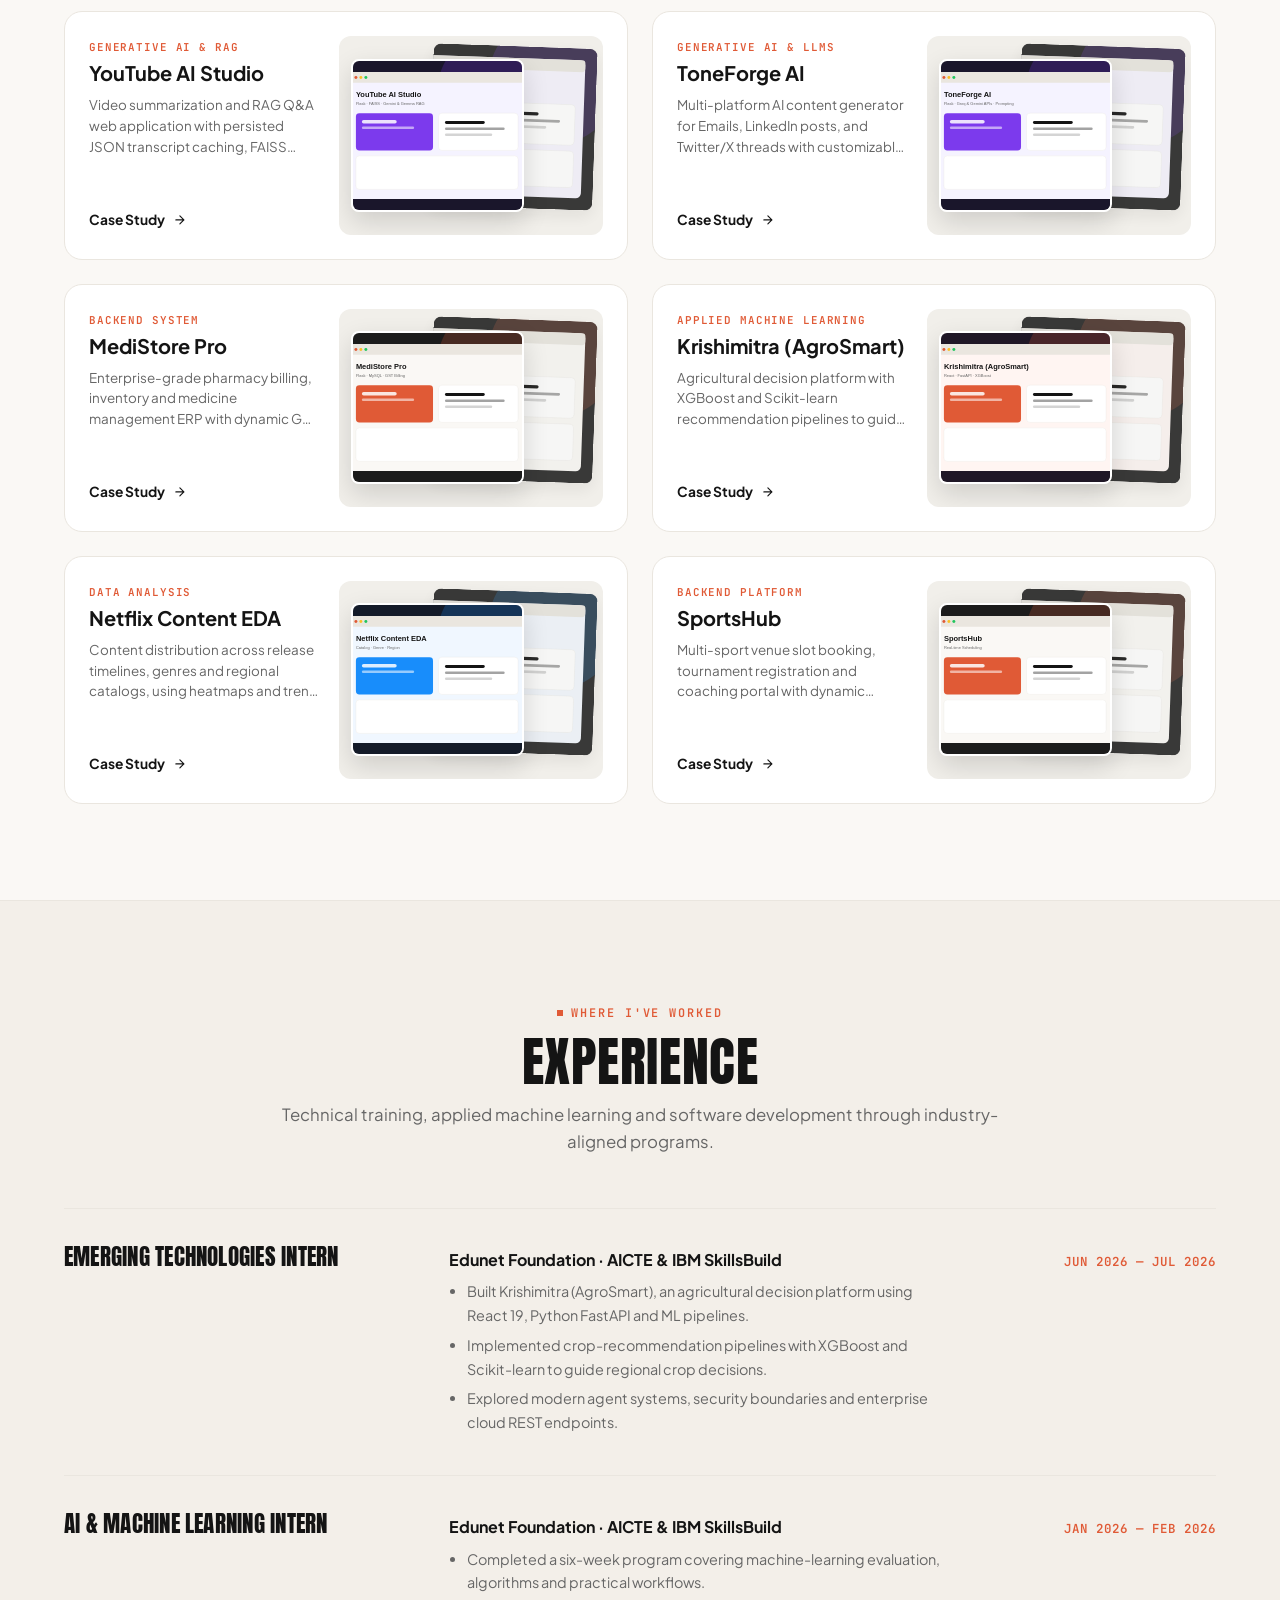
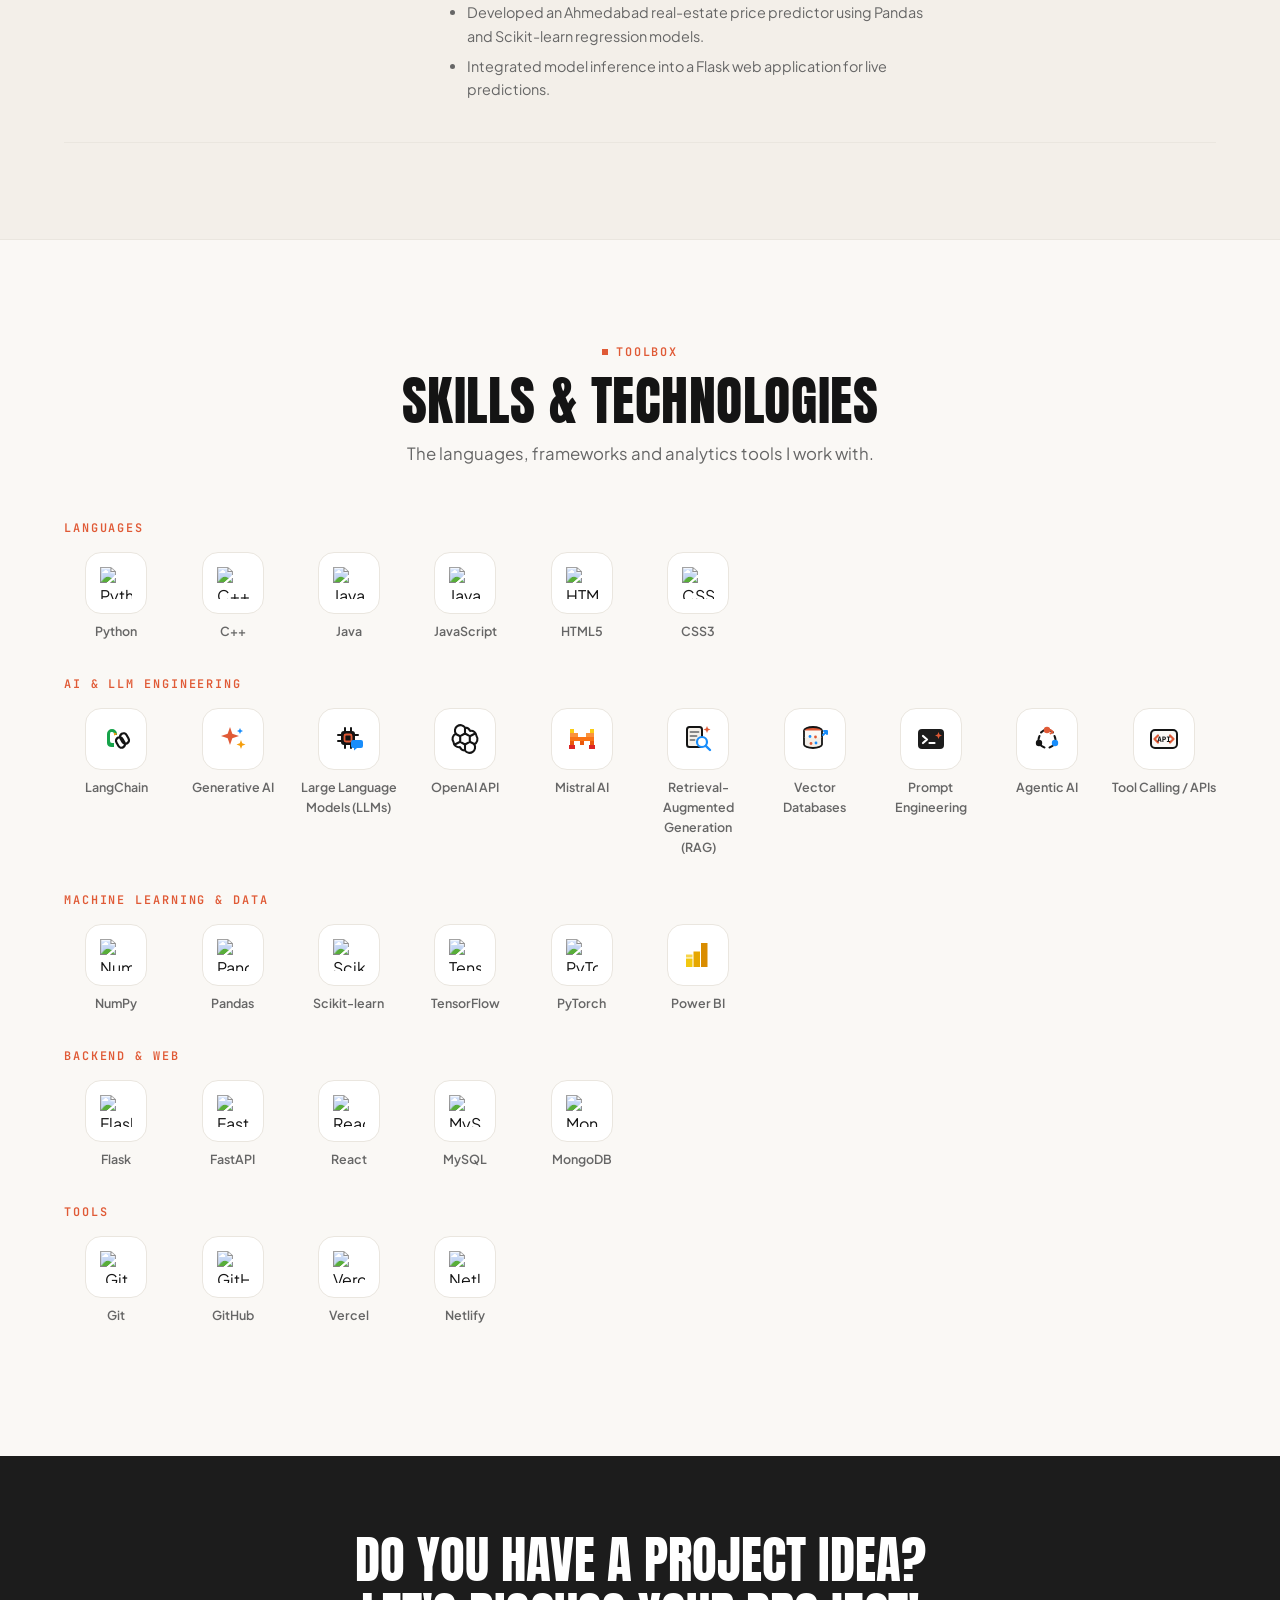
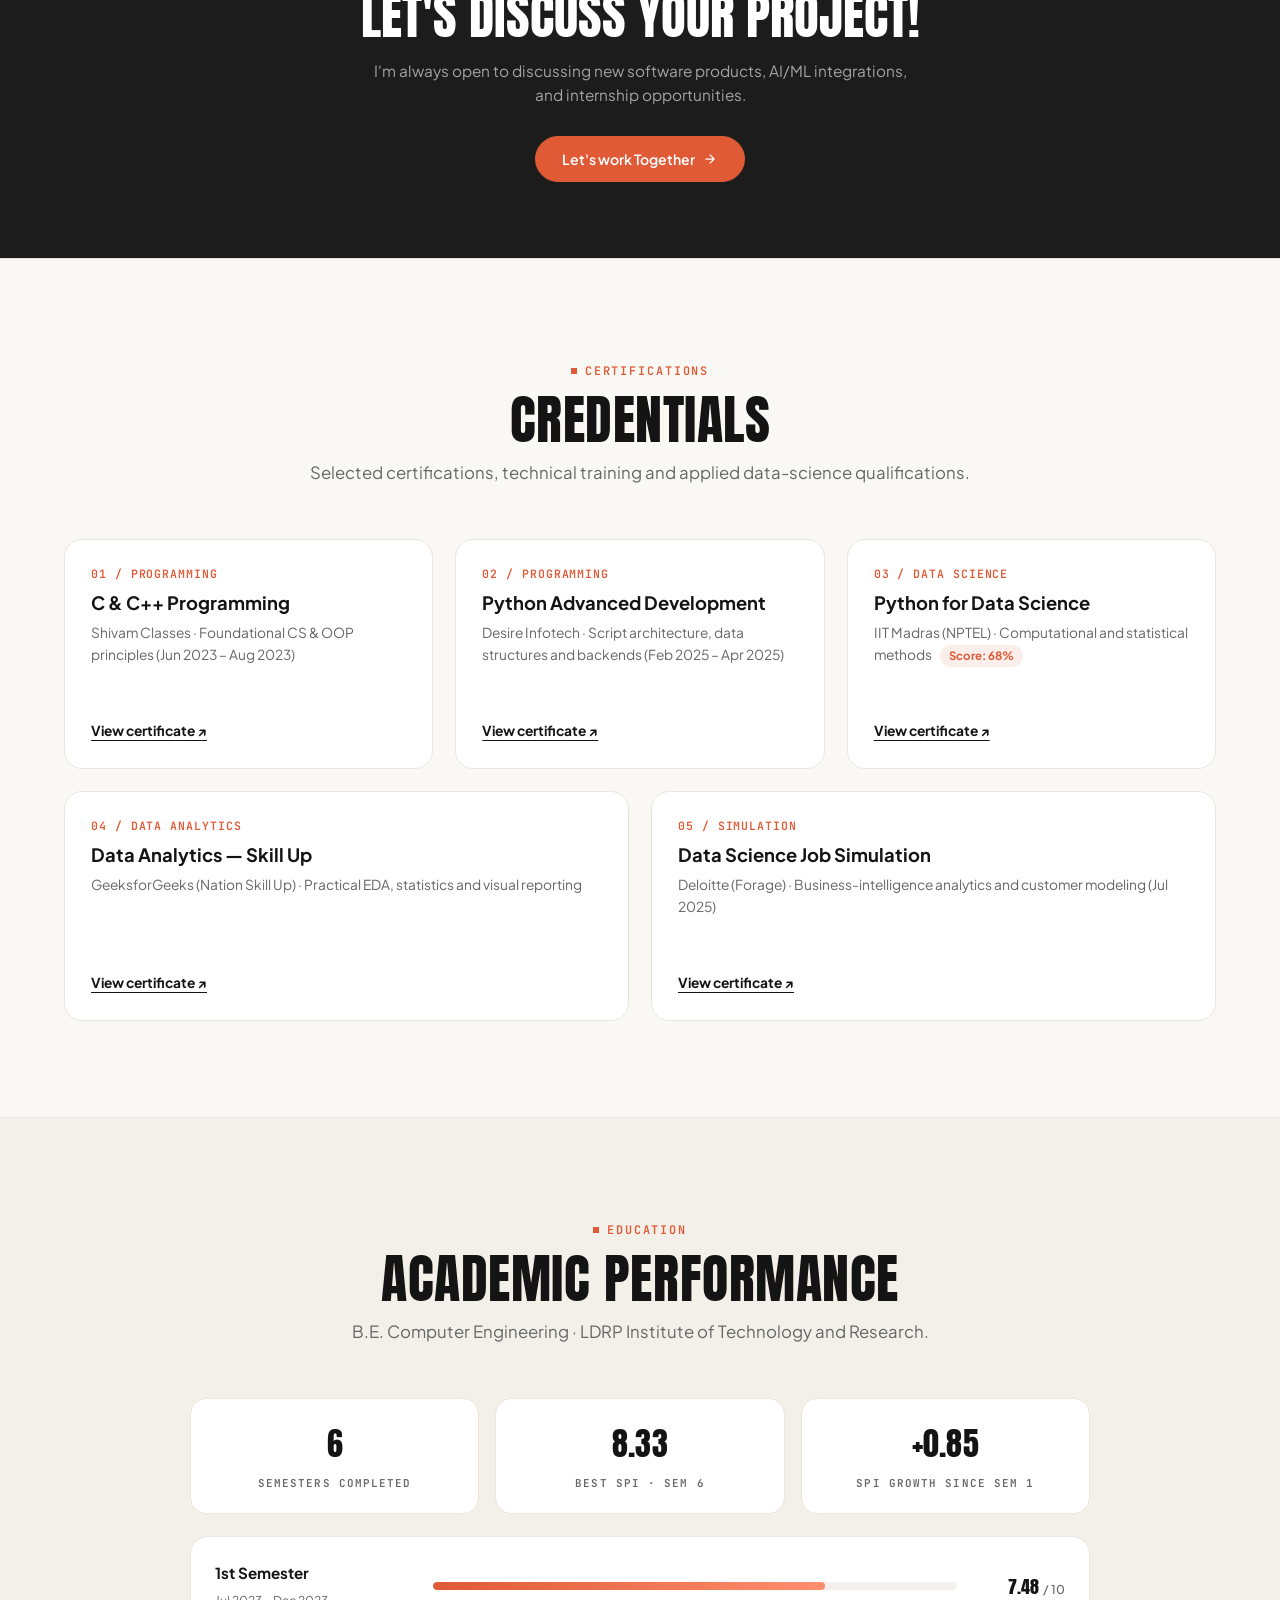
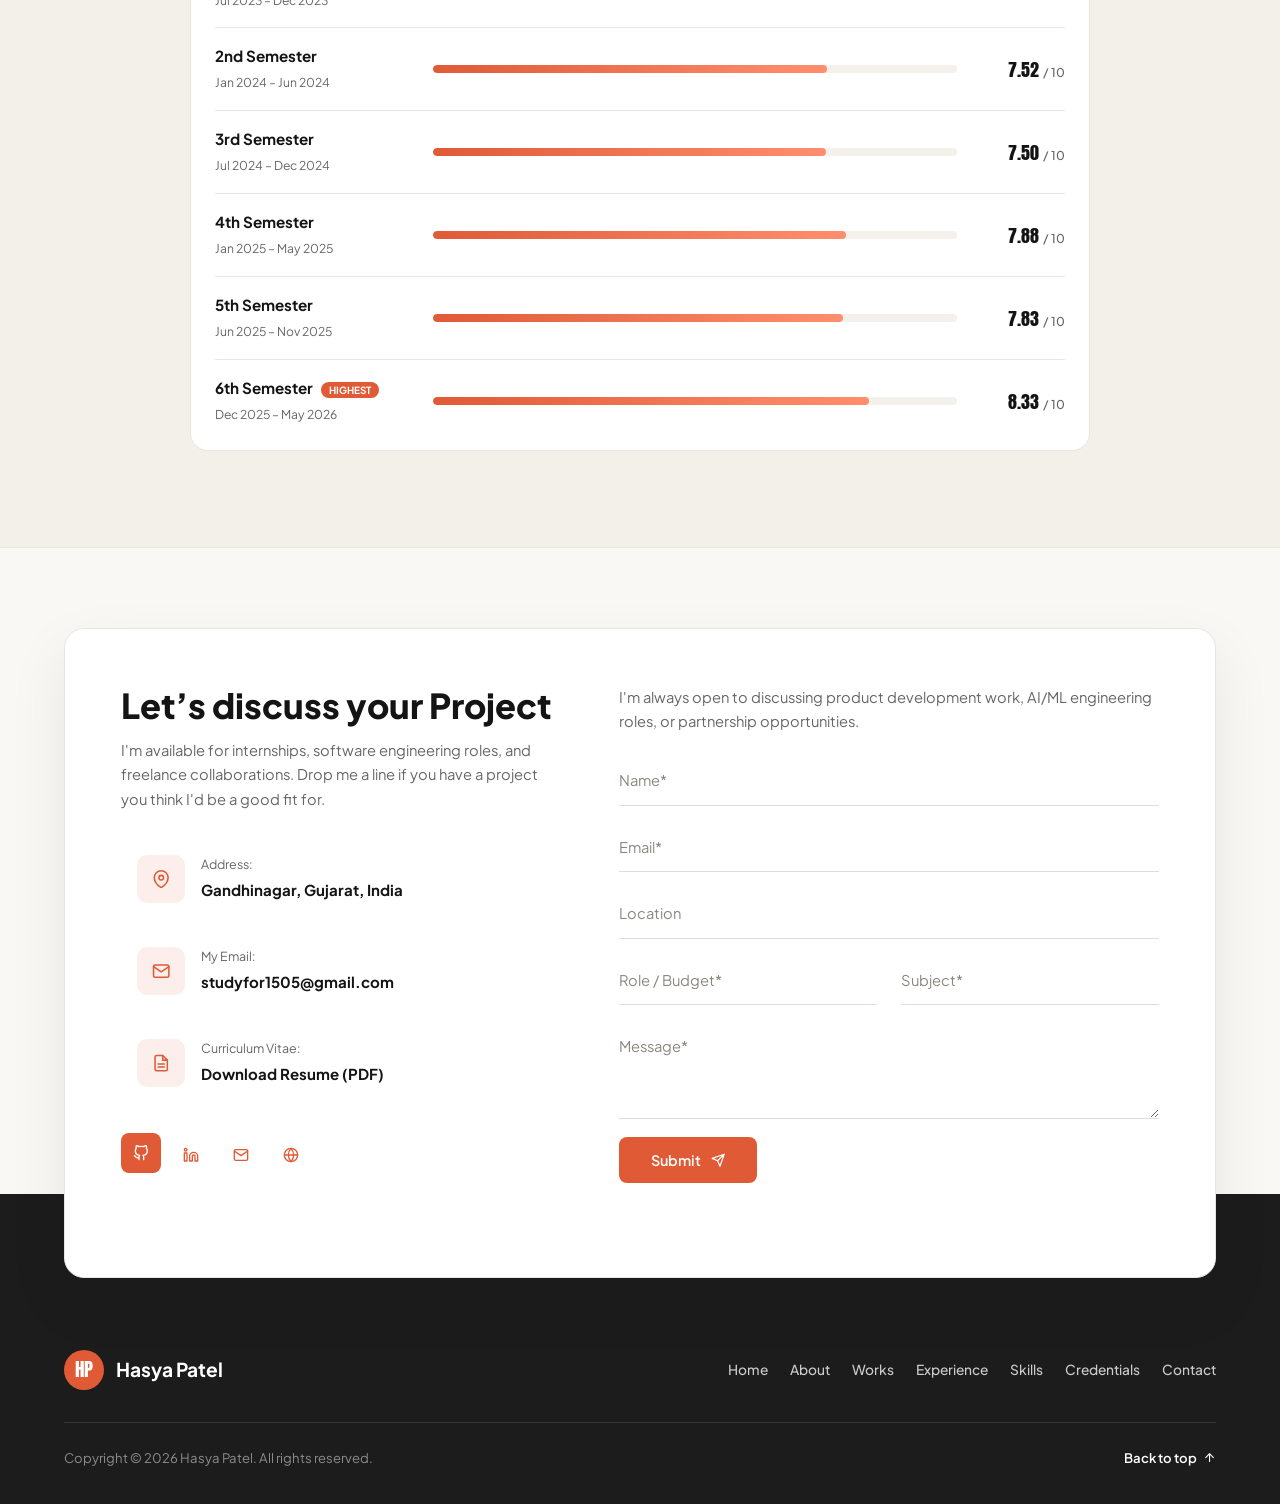
==== commit 941b9548: "Enhance project categories and filters in index.html Added new project categories and updated filter" ====
--- a/index.html
+++ b/index.html
@@ -1517,6 +1517,7 @@
   const p = projects.find(item => item.id === id);
   if (!p) return '';
   const palettes = {
+    genai: ['#1A162B', '#7C3AED', '#C084FC', '#F5F3FF'],
     fullstack: ['#1C1C1C', '#E05A36', '#FF8E6E', '#FAF8F5'],
     analytics: ['#141B29', '#188DFB', '#67E8F9', '#F0F7FF'],
     ml: ['#1F1726', '#E05A36', '#FBBF24', '#FFF5F2'],
@@ -1548,6 +1549,16 @@
 
 /* ===== PROJECT DATA ===== */
 const projects = [
+  { id:'youtube-ai-studio', domain:'genai', featured:true, title:'YouTube AI Studio', category:'Generative AI & RAG', tag:'Flask · FAISS · Gemini & Gemma RAG',
+    summary:'Video summarization and RAG Q&A web application with persisted JSON transcript caching, FAISS vector indexes, and multi-model LLM fallback.',
+    overview:'End-to-end YouTube knowledge studio utilizing persisted JSON transcript caching, FAISS vector indexes, and automatic multi-model fallback across Google Gemini and Gemma models for structured summarization and grounded video Q&A.',
+    image:'https://images.unsplash.com/photo-1611162616475-46b635cb6868?auto=format&fit=crop&w=1200&q=80', repo:'https://github.com/Hasya1505/youtube-ai-studio', live:'',
+    icons:[D('python'),D('flask')] },
+  { id:'tone-forge-ai', domain:'genai', featured:true, title:'ToneForge AI', category:'Generative AI & LLMs', tag:'Flask · Groq & Gemini APIs · Prompting',
+    summary:'Multi-platform AI content generator for Emails, LinkedIn posts, and Twitter/X threads with customizable tone, word count, and boilerplate templates.',
+    overview:'Full-stack generative writing studio built on Flask and Groq & Gemini LLM APIs featuring dedicated workflows for emails, LinkedIn posts, and Twitter/X threads with tone controls, word-count targets, and scenario boilerplates.',
+    image:'https://images.unsplash.com/photo-1455390582262-044cdead277a?auto=format&fit=crop&w=1200&q=80', repo:'https://github.com/Hasya1505/Tone-forge-AI', live:'',
+    icons:[D('python'),D('flask')] },
   { id:'medistore-pro', domain:'fullstack', featured:true, title:'MediStore Pro', category:'Backend System', tag:'Flask · MySQL · GST Billing',
     summary:'Enterprise-grade pharmacy billing, inventory and medicine management ERP with dynamic GST invoicing and batch tracking.',
     overview:'Complete pharmacy ERP featuring inventory automation, supplier tracking, batch-expiry logs, role-based security and Chart.js reporting dashboards.',
@@ -1632,7 +1643,14 @@
 
 /* ===== projects: horizontal split-cards + Browse All ===== */
 const PAGE = 6;
-const filters = [['all','All Projects'],['fullstack','Full-Stack'],['ml','AI & Machine Learning'],['analytics','Data Analytics'],['web','Web Apps']];
+const filters = [
+  ['all','All Projects'],
+  ['genai','Generative AI'],
+  ['ml','AI & Machine Learning'],
+  ['fullstack','Full-Stack'],
+  ['analytics','Data Analytics'],
+  ['web','Web Apps']
+];
 let state = { filter:'all', expanded:false };
 const grid = document.getElementById('projectGrid'), browseAllBtn = document.getElementById('browseAllBtn');
 
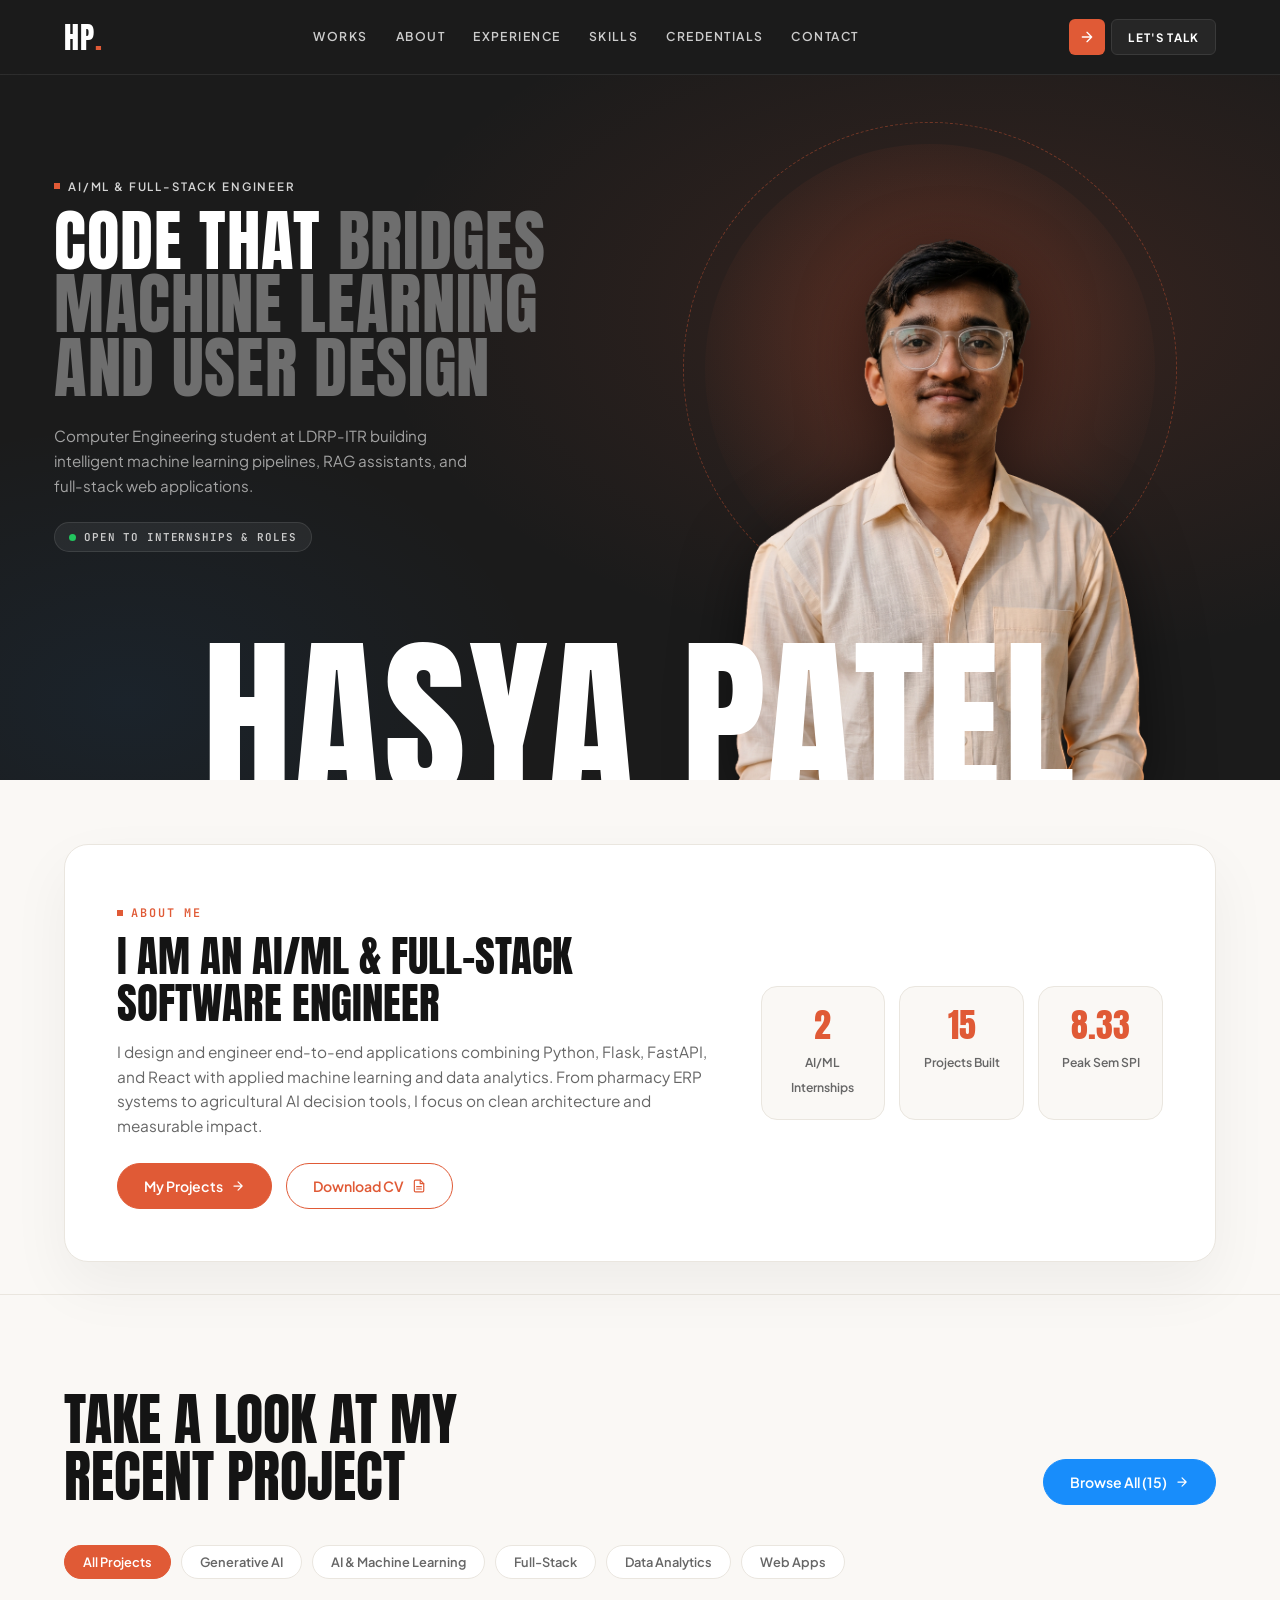
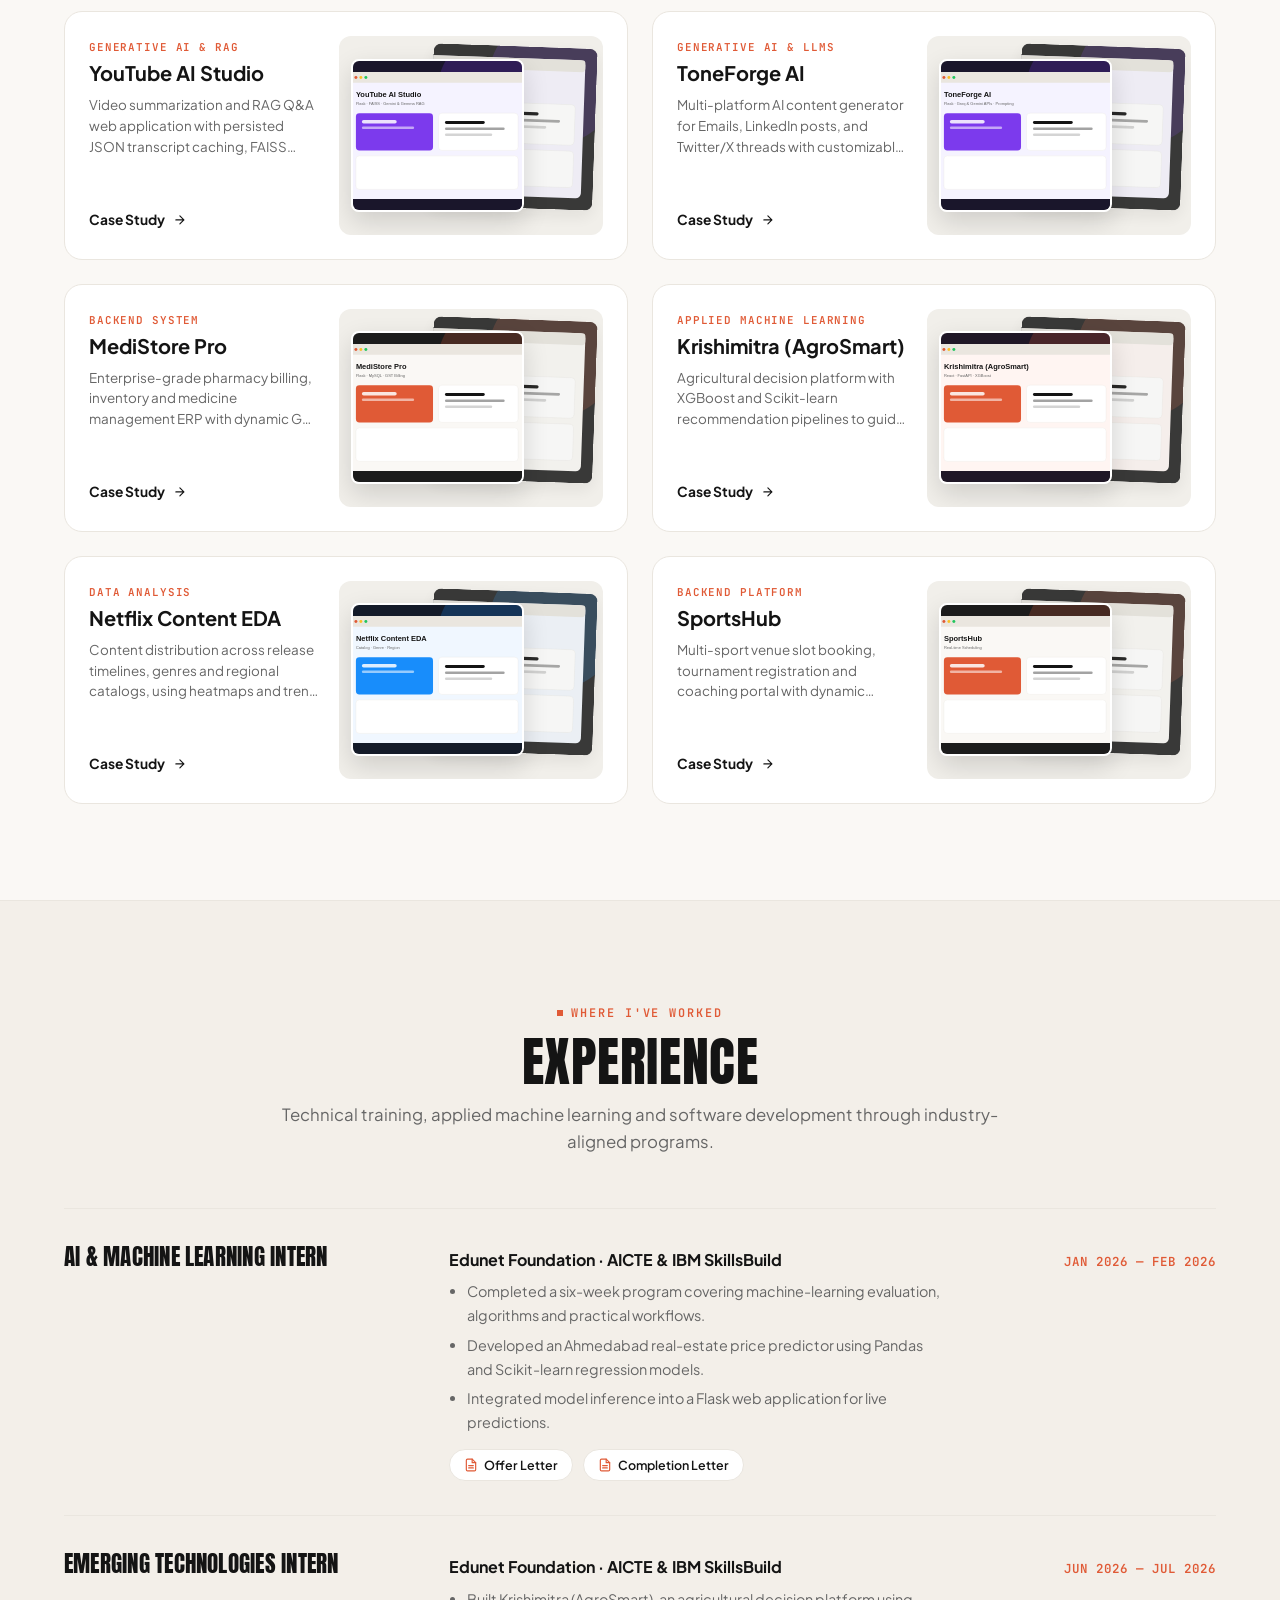
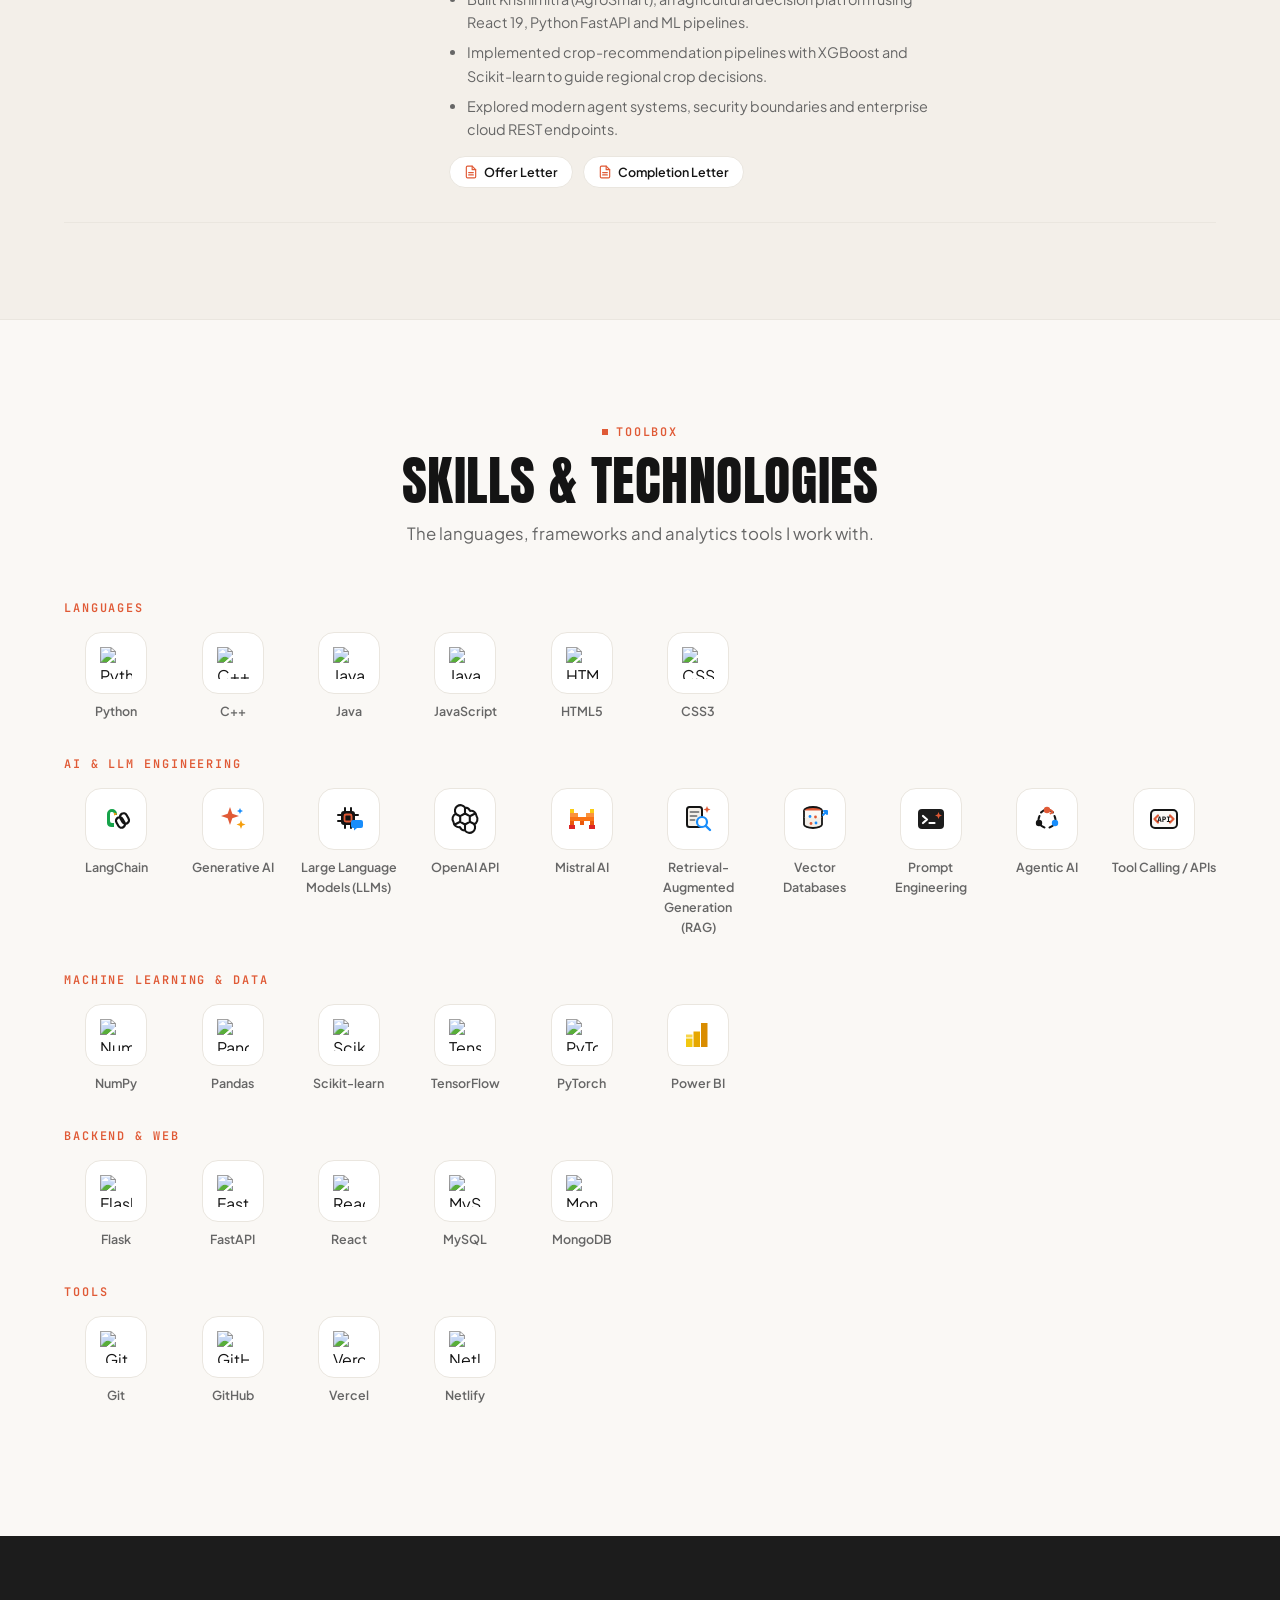
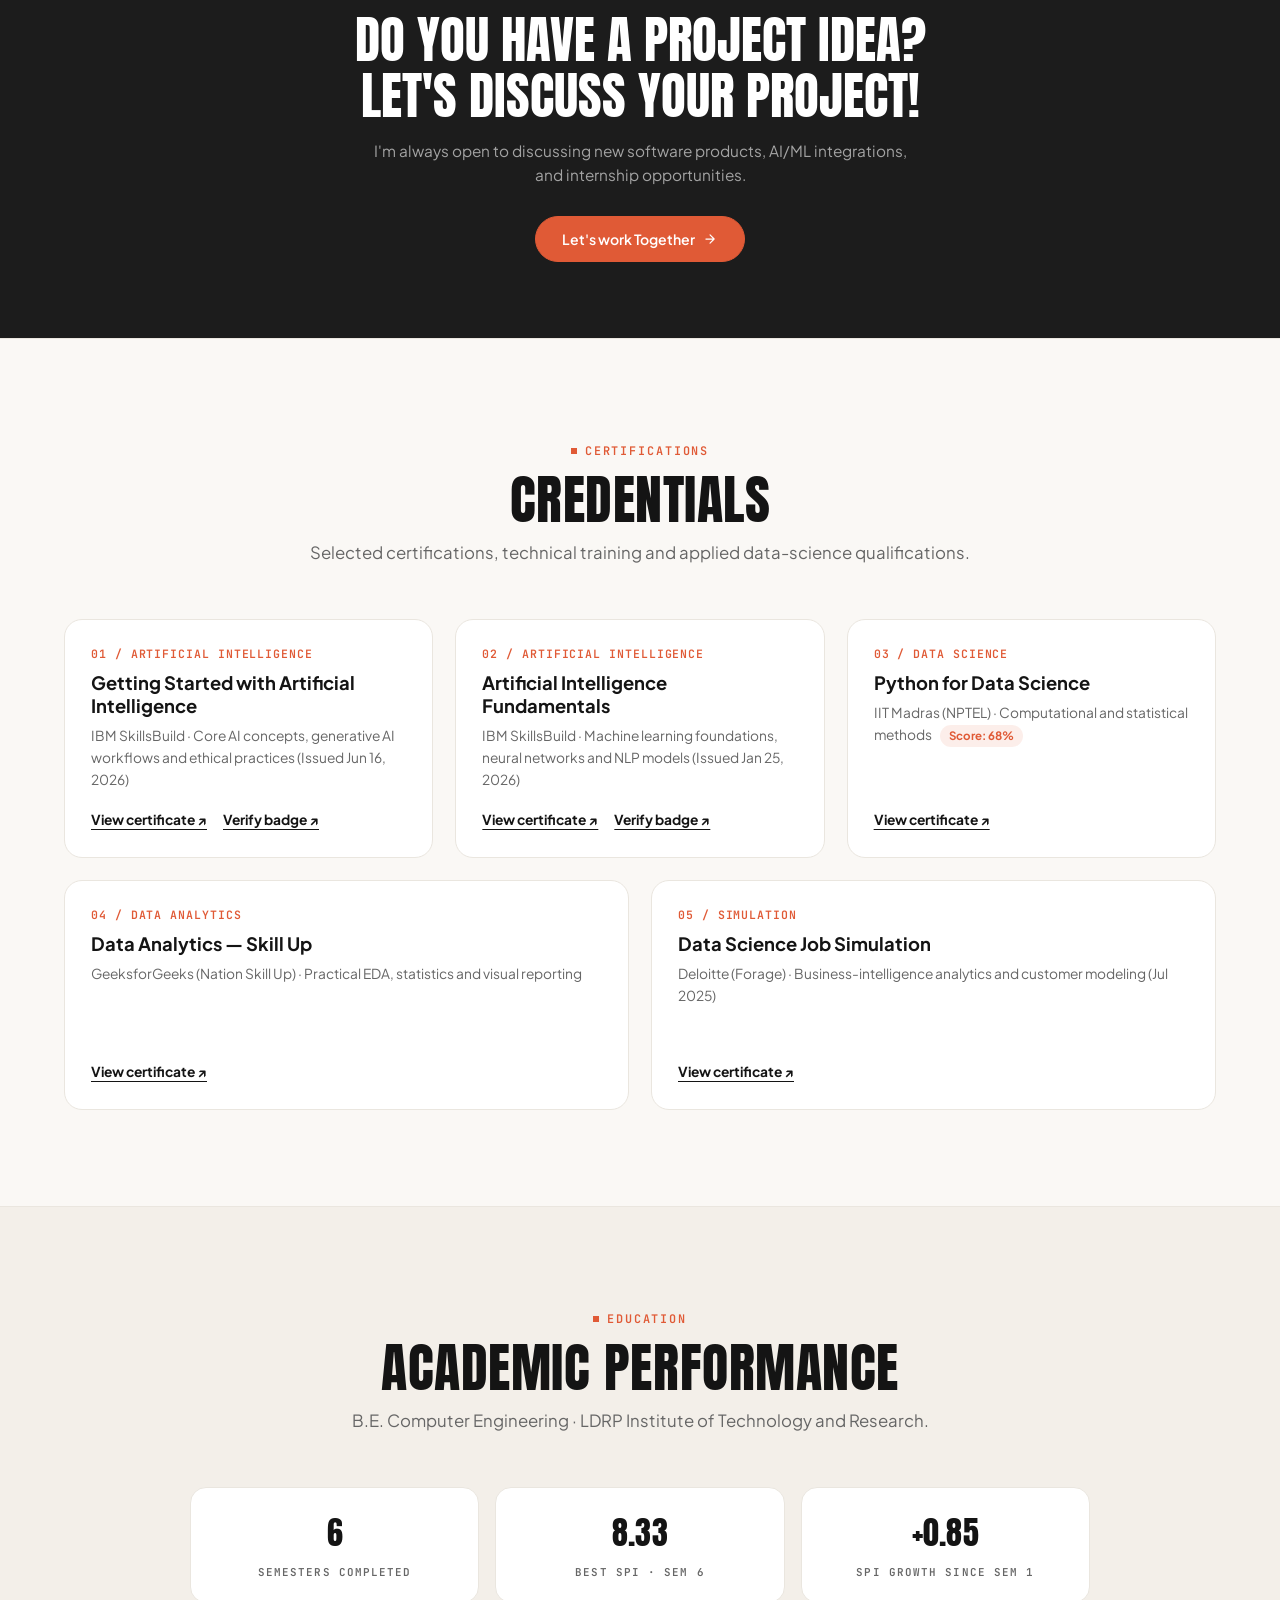
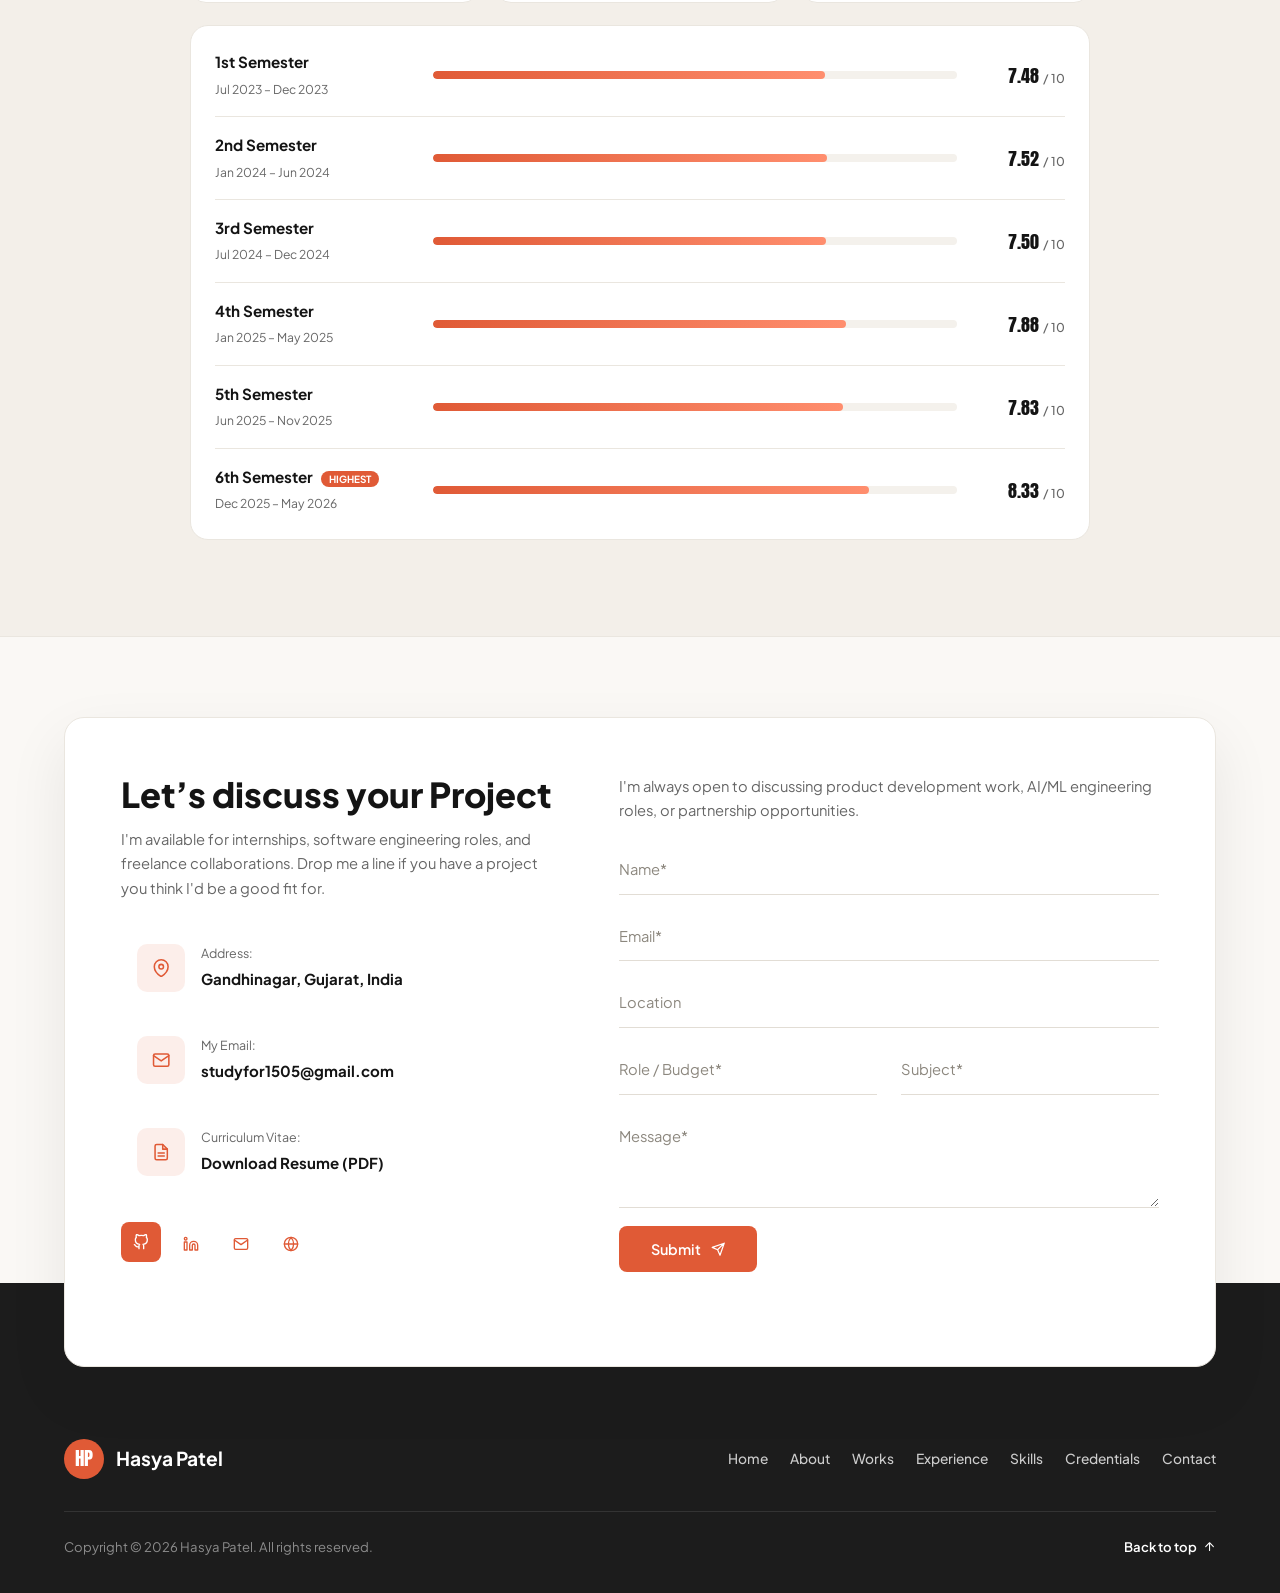
==== commit 477bac05: "Implement experience document buttons and modal Added experience document buttons and modal function" ====
--- a/index.html
+++ b/index.html
@@ -672,6 +672,52 @@
 .exp-date {
   font: 600 .78rem var(--font-mono); letter-spacing: .08em;
   text-transform: uppercase; text-align: right; color: var(--accent-primary);
+}
+/* Experience Document Buttons */
+.exp-docs {
+  display: flex;
+  flex-wrap: wrap;
+  gap: 10px;
+  margin-top: 14px;
+}
+.exp-doc-btn {
+  display: inline-flex;
+  align-items: center;
+  gap: 6px;
+  padding: 7px 14px;
+  border-radius: var(--radius-pill);
+  border: 1px solid var(--border-subtle);
+  background: var(--bg-card-surface);
+  color: var(--text-primary-dark);
+  font: 600 .78rem var(--font-sans);
+  cursor: pointer;
+  transition: border-color .2s, background .2s, color .2s, transform .2s var(--ease);
+}
+.exp-doc-btn:hover {
+  border-color: var(--accent-primary);
+  background: var(--accent-primary-soft);
+  color: var(--accent-primary);
+  transform: translateY(-2px);
+}
+.exp-doc-btn svg {
+  width: 14px;
+  height: 14px;
+  color: var(--accent-primary);
+}
+
+/* Letter Lightbox Modal */
+.doc-modal-box {
+  max-width: 720px;
+  text-align: center;
+}
+.doc-modal-img {
+  width: 100%;
+  max-height: 72dvh;
+  object-fit: contain;
+  border-radius: 12px;
+  border: 1px solid var(--border-subtle);
+  background: var(--bg-light-canvas);
+  margin: 12px 0 18px;
 }
 
 /* =========================================================
@@ -1248,6 +1294,28 @@
       <p>Technical training, applied machine learning and software development through industry-aligned programs.</p>
     </div>
     <div class="exp-stack">
+
+      <article class="exp-row reveal">
+        <div class="exp-role">AI &amp; Machine Learning Intern</div>
+        <div>
+          <h3 class="exp-org">Edunet Foundation · AICTE &amp; IBM SkillsBuild</h3>
+          <ul class="exp-list">
+            <li>Completed a six-week program covering machine-learning evaluation, algorithms and practical workflows.</li>
+            <li>Developed an Ahmedabad real-estate price predictor using Pandas and Scikit-learn regression models.</li>
+            <li>Integrated model inference into a Flask web application for live predictions.</li>
+          </ul>
+          <div class="exp-docs">
+            <button type="button" class="exp-doc-btn" data-doc-src="offerlater.jpeg" data-doc-title="Offer Letter — AI &amp; Machine Learning Intern" data-doc-sub="Edunet Foundation · AICTE &amp; IBM SkillsBuild (Jan 2026)">
+              <svg class="ic" aria-hidden="true"><use href="#i-file"/></svg> Offer Letter
+            </button>
+            <button type="button" class="exp-doc-btn" data-doc-src="edunet.jpeg" data-doc-title="Completion Letter — AI &amp; Machine Learning Intern" data-doc-sub="Edunet Foundation · AICTE &amp; IBM SkillsBuild (Feb 2026)">
+              <svg class="ic" aria-hidden="true"><use href="#i-file"/></svg> Completion Letter
+            </button>
+          </div>
+        </div>
+        <div class="exp-date">Jan 2026 — Feb 2026</div>
+      </article>
+
       <article class="exp-row reveal">
         <div class="exp-role">Emerging Technologies Intern</div>
         <div>
@@ -1257,24 +1325,38 @@
             <li>Implemented crop-recommendation pipelines with XGBoost and Scikit-learn to guide regional crop decisions.</li>
             <li>Explored modern agent systems, security boundaries and enterprise cloud REST endpoints.</li>
           </ul>
+          <div class="exp-docs">
+            <button type="button" class="exp-doc-btn" data-doc-src="Screenshot 2026-11-25 143606.png" data-doc-title="Offer Letter — Emerging Technologies Intern" data-doc-sub="Edunet Foundation · AICTE &amp; IBM SkillsBuild (Jun 2026)">
+              <svg class="ic" aria-hidden="true"><use href="#i-file"/></svg> Offer Letter
+            </button>
+            <button type="button" class="exp-doc-btn" data-doc-src="compltion.jpeg" data-doc-title="Completion Letter — Emerging Technologies Intern" data-doc-sub="Edunet Foundation · AICTE &amp; IBM SkillsBuild (Jul 2026)">
+              <svg class="ic" aria-hidden="true"><use href="#i-file"/></svg> Completion Letter
+            </button>
+          </div>
         </div>
         <div class="exp-date">Jun 2026 — Jul 2026</div>
-      </article>
-      <article class="exp-row reveal">
-        <div class="exp-role">AI &amp; Machine Learning Intern</div>
-        <div>
-          <h3 class="exp-org">Edunet Foundation · AICTE &amp; IBM SkillsBuild</h3>
-          <ul class="exp-list">
-            <li>Completed a six-week program covering machine-learning evaluation, algorithms and practical workflows.</li>
-            <li>Developed an Ahmedabad real-estate price predictor using Pandas and Scikit-learn regression models.</li>
-            <li>Integrated model inference into a Flask web application for live predictions.</li>
-          </ul>
-        </div>
-        <div class="exp-date">Jan 2026 — Feb 2026</div>
       </article>
     </div>
   </div>
 </section>
+
+
+<!-- EXPERIENCE LETTER MODAL -->
+<div class="modal-backdrop" id="docModalBackdrop">
+  <div class="modal doc-modal-box" role="dialog" aria-modal="true" aria-labelledby="docModalTitle">
+    <button class="icon-btn modal-close" id="docModalClose" aria-label="Close letter preview">
+      <svg class="ic" aria-hidden="true"><use href="#i-x"/></svg>
+    </button>
+    <span class="modal-cat" id="docModalSub"></span>
+    <h2 id="docModalTitle"></h2>
+    <img class="doc-modal-img" id="docModalImg" src="" alt="Internship Document Preview">
+    <div class="modal-links" style="justify-content:center;">
+      <a class="btn btn-primary" id="docModalOpenFull" href="#" target="_blank" rel="noopener noreferrer">
+        Open Full Image <svg class="ic" aria-hidden="true"><use href="#i-external"/></svg>
+      </a>
+    </div>
+  </div>
+</div>
 
 <!-- =========================================================
      SKILLS
@@ -1312,13 +1394,27 @@
       <p>Selected certifications, technical training and applied data-science qualifications.</p>
     </div>
     <div class="cred-grid">
-      <article class="cred-card reveal">
-        <div><div class="cred-tag">01 / Programming</div><h3 class="cred-title">C &amp; C++ Programming</h3><p class="cred-issuer">Shivam Classes · Foundational CS &amp; OOP principles (Jun 2023 – Aug 2023)</p></div>
-        <a class="cred-link" href="Shivam.jpg" target="_blank" rel="noopener noreferrer">View certificate ↗</a>
+     <article class="cred-card reveal">
+        <div>
+          <div class="cred-tag">01 / Artificial Intelligence</div>
+          <h3 class="cred-title">Getting Started with Artificial Intelligence</h3>
+          <p class="cred-issuer">IBM SkillsBuild · Core AI concepts, generative AI workflows and ethical practices (Issued Jun 16, 2026)</p>
+        </div>
+        <div style="display:flex; gap:16px; flex-wrap:wrap;">
+          <a class="cred-link" href="Screenshot 2026-07-01 162421.png" target="_blank" rel="noopener noreferrer">View certificate ↗</a>
+          <a class="cred-link" href="https://www.credly.com/badges/e9c68af2-68f0-4899-9e7d-3a414acf9618" target="_blank" rel="noopener noreferrer">Verify badge ↗</a>
+        </div>
       </article>
       <article class="cred-card reveal">
-        <div><div class="cred-tag">02 / Programming</div><h3 class="cred-title">Python Advanced Development</h3><p class="cred-issuer">Desire Infotech · Script architecture, data structures and backends (Feb 2025 – Apr 2025)</p></div>
-        <a class="cred-link" href="DesierInfo.jpg" target="_blank" rel="noopener noreferrer">View certificate ↗</a>
+        <div>
+          <div class="cred-tag">02 / Artificial Intelligence</div>
+          <h3 class="cred-title">Artificial Intelligence Fundamentals</h3>
+          <p class="cred-issuer">IBM SkillsBuild · Machine learning foundations, neural networks and NLP models (Issued Jan 25, 2026)</p>
+        </div>
+        <div style="display:flex; gap:16px; flex-wrap:wrap;">
+          <a class="cred-link" href="Screenshot 2026-11-25 145219.png" target="_blank" rel="noopener noreferrer">View certificate ↗</a>
+          <a class="cred-link" href="https://www.credly.com/badges/014ca7c2-bd3b-4326-9698-59501c73191c" target="_blank" rel="noopener noreferrer">Verify badge ↗</a>
+        </div>
       </article>
       <article class="cred-card reveal">
         <div><div class="cred-tag">03 / Data Science</div><h3 class="cred-title">Python for Data Science</h3><p class="cred-issuer">IIT Madras (NPTEL) · Computational and statistical methods <span class="score">Score: 68%</span></p></div>
@@ -1990,6 +2086,48 @@
   img.addEventListener('load', makeCutout);
   if (img.complete) makeCutout();
 })();
+
+/* ===== Experience Offer & Completion Letter Lightbox ===== */
+(() => {
+  const docBackdrop = document.getElementById('docModalBackdrop');
+  const docClose = document.getElementById('docModalClose');
+  const docImg = document.getElementById('docModalImg');
+  const docTitle = document.getElementById('docModalTitle');
+  const docSub = document.getElementById('docModalSub');
+  const docFullLink = document.getElementById('docModalOpenFull');
+  let lastDocTrigger = null;
+
+  function openDocModal(btn) {
+    lastDocTrigger = btn;
+    const src = btn.dataset.docSrc;
+    docTitle.textContent = btn.dataset.docTitle || 'Internship Document';
+    docSub.textContent = btn.dataset.docSub || '';
+    docImg.src = src;
+    docImg.alt = docTitle.textContent;
+    docFullLink.href = src;
+    docBackdrop.classList.add('active');
+    document.body.style.overflow = 'hidden';
+    docClose.focus();
+  }
+
+  function closeDocModal() {
+    docBackdrop.classList.remove('active');
+    document.body.style.overflow = '';
+    if (lastDocTrigger) lastDocTrigger.focus();
+  }
+
+  document.getElementById('experience')?.addEventListener('click', e => {
+    const btn = e.target.closest('.exp-doc-btn');
+    if (btn) openDocModal(btn);
+  });
+
+  docClose?.addEventListener('click', closeDocModal);
+  docBackdrop?.addEventListener('click', e => { if (e.target === docBackdrop) closeDocModal(); });
+  document.addEventListener('keydown', e => {
+    if (e.key === 'Escape' && docBackdrop?.classList.contains('active')) closeDocModal();
+  });
+})();
+
 </script>
 </body>
 </html>
